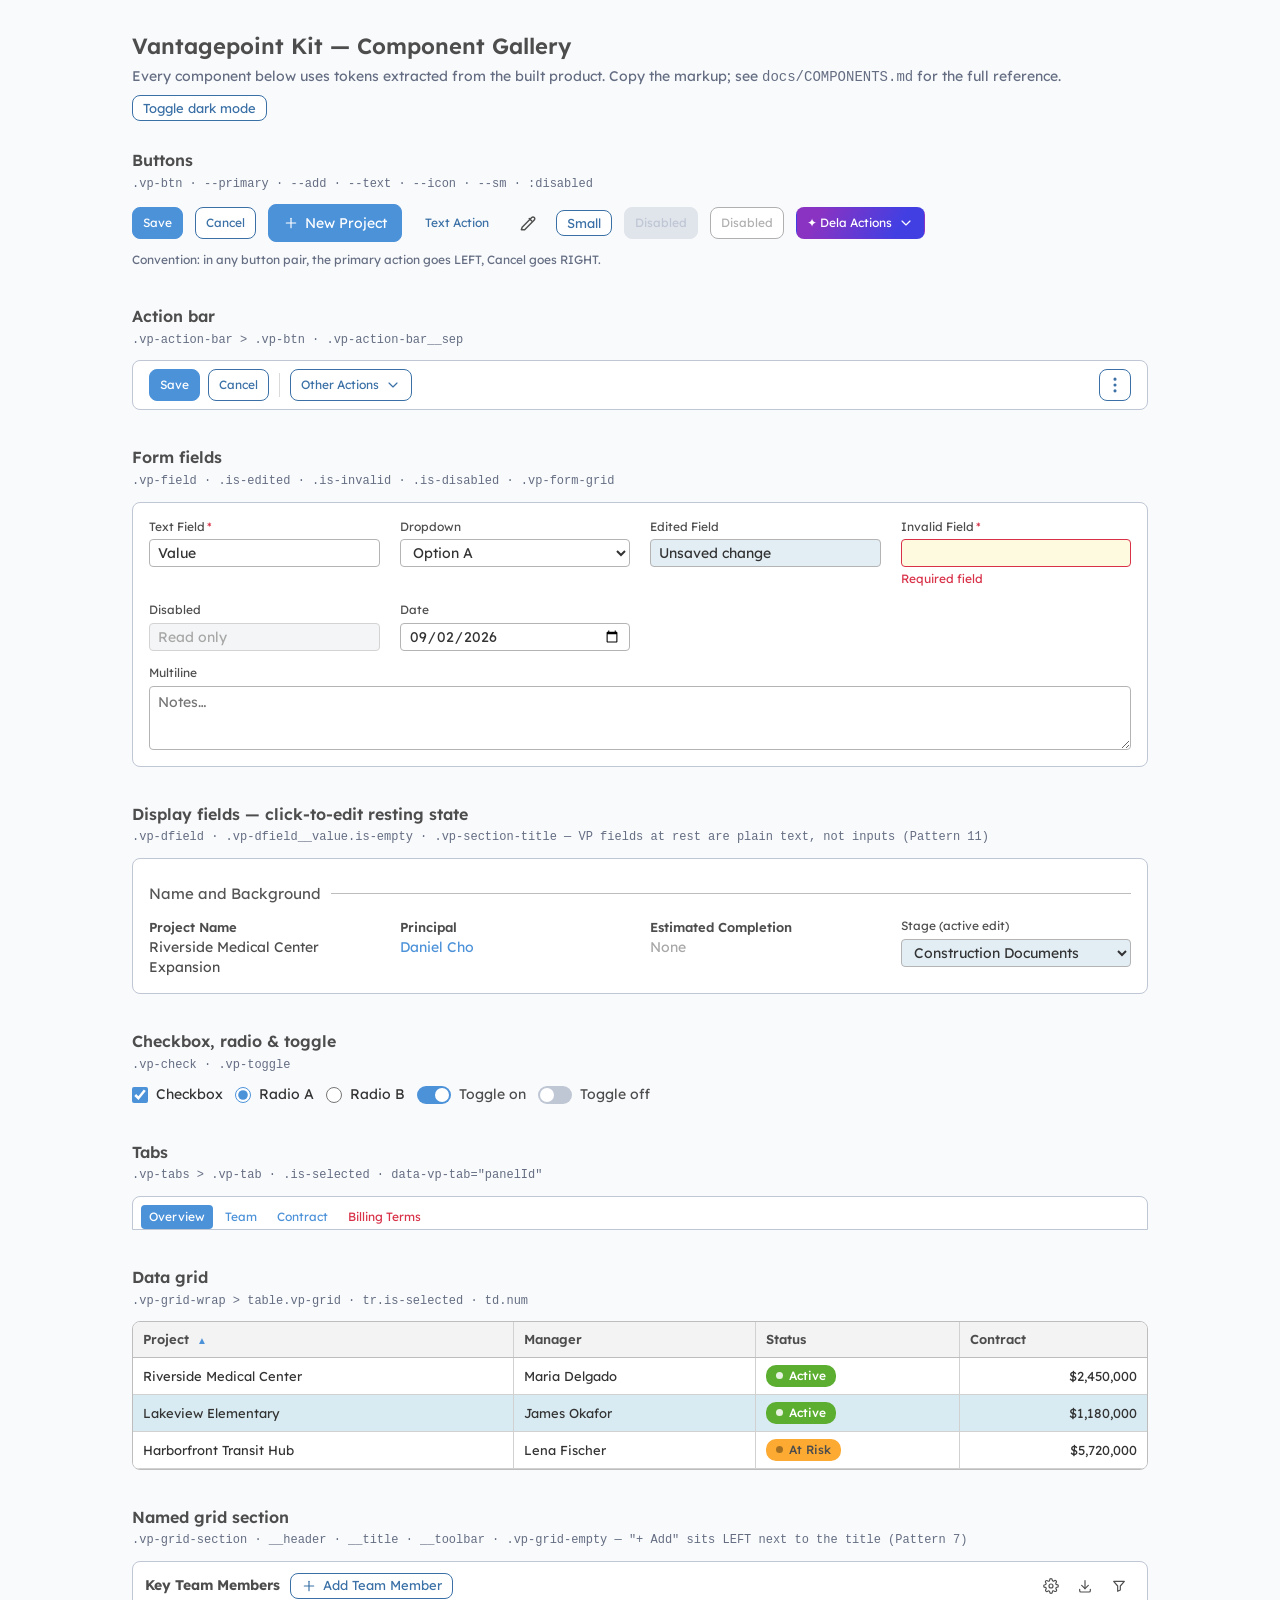
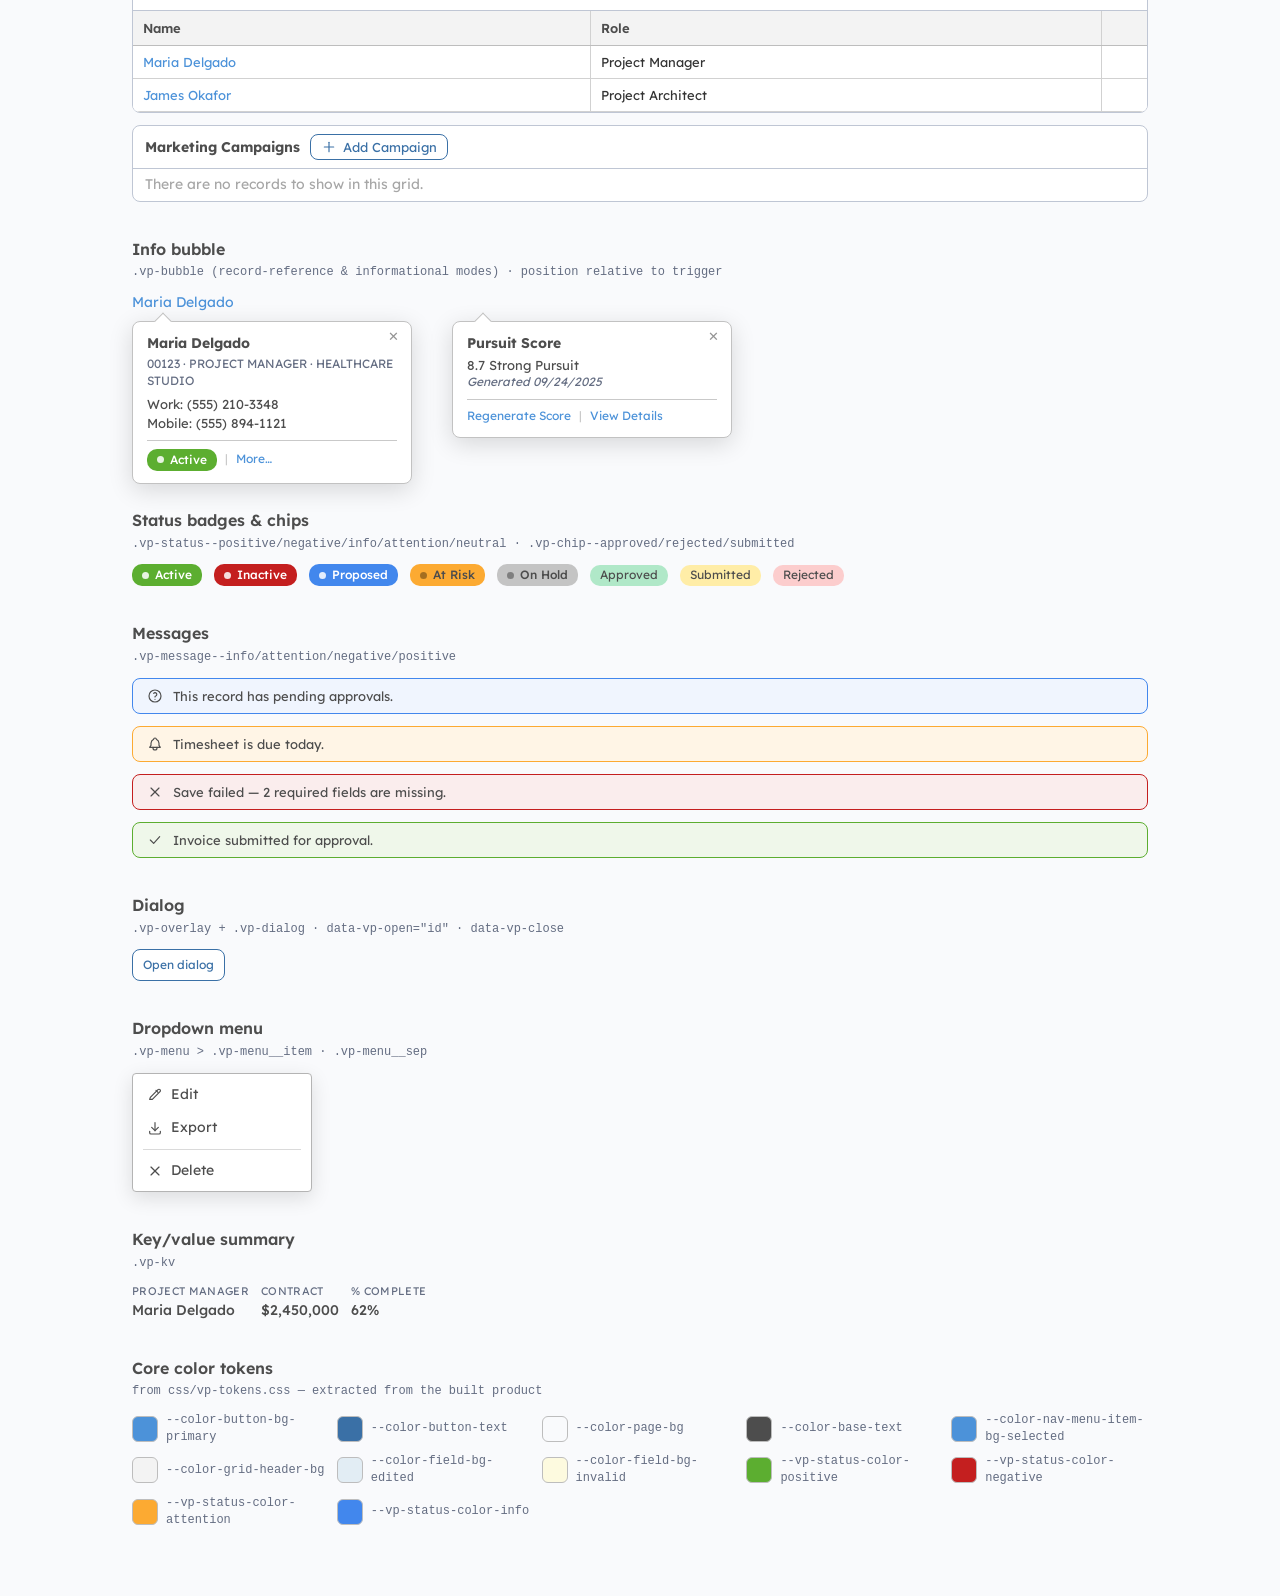
==== components.html @ ed0c0840 "Initial commit: Vantagepoint vibe-coding kit Tokens machine-extracted from the built product CSS (bo" ====
<!DOCTYPE html>
<html lang="en">
<head>
<meta charset="utf-8">
<meta name="viewport" content="width=device-width, initial-scale=1">
<title>VP Kit — Component Gallery</title>
<link rel="preconnect" href="https://fonts.googleapis.com">
<link href="https://fonts.googleapis.com/css2?family=Lexend:wght@300..700&display=swap" rel="stylesheet">
<link rel="stylesheet" href="css/vp-tokens.css">
<link rel="stylesheet" href="css/vp-base.css">
<link rel="stylesheet" href="css/vp-shell.css">
<link rel="stylesheet" href="css/vp-components.css">
<script defer src="js/vp-icons.js"></script>
<script defer src="js/vp-kit.js"></script>
<style>
  body { padding: 32px; max-width: 1080px; margin: 0 auto; height: auto; overflow: auto; }
  .demo { margin-bottom: 36px; }
  .demo h2 { margin-bottom: 4px; }
  .demo .classes {
    font-family: ui-monospace, Menlo, Consolas, monospace;
    font-size: 1.2rem; color: var(--color-banner-text); margin-bottom: 12px; display: block;
  }
  .demo .row { display: flex; flex-wrap: wrap; align-items: center; gap: 12px; margin-bottom: 10px; }
  .swatches { display: grid; grid-template-columns: repeat(auto-fill, minmax(190px, 1fr)); gap: 8px; }
  .swatch { display: flex; align-items: center; gap: 8px; font-size: 1.2rem; }
  .swatch i {
    width: 26px; height: 26px; border-radius: 6px; flex: none;
    border: 1px solid var(--color-layout-border);
  }
  .swatch code { color: var(--color-banner-text); }
</style>
</head>
<body>

<h1 style="font-size:2.2rem; line-height:1.3">Vantagepoint Kit — Component Gallery</h1>
<p class="vp-muted" style="margin:6px 0 8px">
  Every component below uses tokens extracted from the built product.
  Copy the markup; see <code>docs/COMPONENTS.md</code> for the full reference.
</p>
<p style="margin-bottom:28px"><button class="vp-btn vp-btn--sm" data-vp-theme-toggle>Toggle dark mode</button></p>

<div class="demo">
  <h2>Buttons</h2>
  <span class="classes">.vp-btn · --primary · --add · --text · --icon · --sm · :disabled</span>
  <div class="row">
    <button class="vp-btn vp-btn--primary">Save</button>
    <button class="vp-btn">Cancel</button>
    <button class="vp-btn vp-btn--add"><svg class="vp-icon vp-icon--sm"><use href="#i-plus"/></svg> New Project</button>
    <button class="vp-btn vp-btn--text">Text Action</button>
    <button class="vp-btn vp-btn--icon" title="Edit"><svg class="vp-icon"><use href="#i-pencil"/></svg></button>
    <button class="vp-btn vp-btn--sm">Small</button>
    <button class="vp-btn vp-btn--primary" disabled>Disabled</button>
    <button class="vp-btn" disabled>Disabled</button>
    <button class="vp-btn vp-btn--dela">✦ Dela Actions <svg class="vp-icon vp-icon--sm"><use href="#i-chevron-down"/></svg></button>
  </div>
  <p class="vp-muted" style="font-size:1.2rem">Convention: in any button pair, the primary action goes LEFT, Cancel goes RIGHT.</p>
</div>

<div class="demo">
  <h2>Action bar</h2>
  <span class="classes">.vp-action-bar &gt; .vp-btn · .vp-action-bar__sep</span>
  <div class="vp-action-bar" style="border:1px solid var(--color-app-nav-border); border-radius:8px">
    <button class="vp-btn vp-btn--primary">Save</button>
    <button class="vp-btn">Cancel</button>
    <div class="vp-action-bar__sep"></div>
    <button class="vp-btn">Other Actions <svg class="vp-icon vp-icon--sm"><use href="#i-chevron-down"/></svg></button>
    <div class="vp-spacer"></div>
    <button class="vp-btn vp-btn--icon"><svg class="vp-icon"><use href="#i-dots"/></svg></button>
  </div>
</div>

<div class="demo">
  <h2>Form fields</h2>
  <span class="classes">.vp-field · .is-edited · .is-invalid · .is-disabled · .vp-form-grid</span>
  <div class="vp-form-grid" style="background:var(--color-base-bg); padding:16px; border:1px solid var(--color-app-nav-border); border-radius:8px">
    <div class="vp-field">
      <label class="vp-field__label">Text Field<span class="req">*</span></label>
      <input type="text" value="Value">
    </div>
    <div class="vp-field">
      <label class="vp-field__label">Dropdown</label>
      <select><option>Option A</option><option>Option B</option></select>
    </div>
    <div class="vp-field is-edited">
      <label class="vp-field__label">Edited Field</label>
      <input type="text" value="Unsaved change">
    </div>
    <div class="vp-field is-invalid">
      <label class="vp-field__label">Invalid Field<span class="req">*</span></label>
      <input type="text">
      <span class="vp-field__error">Required field</span>
    </div>
    <div class="vp-field">
      <label class="vp-field__label">Disabled</label>
      <input type="text" value="Read only" disabled>
    </div>
    <div class="vp-field">
      <label class="vp-field__label">Date</label>
      <input type="date" value="2026-09-02">
    </div>
    <div class="vp-field span-full">
      <label class="vp-field__label">Multiline</label>
      <textarea placeholder="Notes…"></textarea>
    </div>
  </div>
</div>

<div class="demo">
  <h2>Display fields — click-to-edit resting state</h2>
  <span class="classes">.vp-dfield · .vp-dfield__value.is-empty · .vp-section-title — VP fields at rest are plain text, not inputs (Pattern 11)</span>
  <div style="background:var(--color-base-bg); padding:16px; border:1px solid var(--color-app-nav-border); border-radius:8px">
    <div class="vp-section-title">Name and Background</div>
    <div class="vp-form-grid">
      <div class="vp-dfield"><div class="vp-dfield__label">Project Name</div><div class="vp-dfield__value">Riverside Medical Center Expansion</div></div>
      <div class="vp-dfield"><div class="vp-dfield__label">Principal</div><div class="vp-dfield__value"><a href="#">Daniel Cho</a></div></div>
      <div class="vp-dfield"><div class="vp-dfield__label">Estimated Completion</div><div class="vp-dfield__value is-empty">None</div></div>
      <div class="vp-field is-edited"><label class="vp-field__label">Stage (active edit)</label><select><option>Construction Documents</option></select></div>
    </div>
  </div>
</div>

<div class="demo">
  <h2>Checkbox, radio &amp; toggle</h2>
  <span class="classes">.vp-check · .vp-toggle</span>
  <div class="row">
    <label class="vp-check"><input type="checkbox" checked> Checkbox</label>
    <label class="vp-check"><input type="radio" name="r" checked> Radio A</label>
    <label class="vp-check"><input type="radio" name="r"> Radio B</label>
    <label class="vp-toggle"><input type="checkbox" checked><span class="vp-toggle__track"></span> Toggle on</label>
    <label class="vp-toggle"><input type="checkbox"><span class="vp-toggle__track"></span> Toggle off</label>
  </div>
</div>

<div class="demo">
  <h2>Tabs</h2>
  <span class="classes">.vp-tabs &gt; .vp-tab · .is-selected · data-vp-tab="panelId"</span>
  <div class="vp-tabs" style="background:var(--color-page-header-bg); padding:8px 8px 0; border:1px solid var(--color-app-nav-border); border-radius:8px 8px 0 0">
    <button class="vp-tab is-selected">Overview</button>
    <button class="vp-tab">Team</button>
    <button class="vp-tab">Contract</button>
    <button class="vp-tab is-invalid">Billing Terms</button>
  </div>
</div>

<div class="demo">
  <h2>Data grid</h2>
  <span class="classes">.vp-grid-wrap &gt; table.vp-grid · tr.is-selected · td.num</span>
  <div class="vp-grid-wrap">
    <table class="vp-grid">
      <thead><tr><th>Project <span class="sort">▲</span></th><th>Manager</th><th>Status</th><th>Contract</th></tr></thead>
      <tbody>
        <tr><td>Riverside Medical Center</td><td>Maria Delgado</td><td><span class="vp-status vp-status--positive">Active</span></td><td class="num">$2,450,000</td></tr>
        <tr class="is-selected"><td>Lakeview Elementary</td><td>James Okafor</td><td><span class="vp-status vp-status--positive">Active</span></td><td class="num">$1,180,000</td></tr>
        <tr><td>Harborfront Transit Hub</td><td>Lena Fischer</td><td><span class="vp-status vp-status--attention">At Risk</span></td><td class="num">$5,720,000</td></tr>
      </tbody>
    </table>
  </div>
</div>

<div class="demo">
  <h2>Named grid section</h2>
  <span class="classes">.vp-grid-section · __header · __title · __toolbar · .vp-grid-empty — "+ Add" sits LEFT next to the title (Pattern 7)</span>
  <div class="vp-stack">
    <div class="vp-grid-section">
      <div class="vp-grid-section__header">
        <span class="vp-grid-section__title">Key Team Members</span>
        <button class="vp-btn vp-btn--sm"><svg class="vp-icon vp-icon--sm"><use href="#i-plus"/></svg> Add Team Member</button>
        <div class="vp-grid-section__toolbar">
          <button class="vp-btn vp-btn--icon" title="Settings"><svg class="vp-icon vp-icon--sm"><use href="#i-settings"/></svg></button>
          <button class="vp-btn vp-btn--icon" title="Download"><svg class="vp-icon vp-icon--sm"><use href="#i-download"/></svg></button>
          <button class="vp-btn vp-btn--icon" title="Filter"><svg class="vp-icon vp-icon--sm"><use href="#i-filter"/></svg></button>
        </div>
      </div>
      <div class="vp-grid-wrap">
        <table class="vp-grid">
          <thead><tr><th>Name</th><th>Role</th><th style="width:34px"></th></tr></thead>
          <tbody>
            <tr><td><a href="#">Maria Delgado</a></td><td>Project Manager</td><td><button class="row-menu">⋮</button></td></tr>
            <tr><td><a href="#">James Okafor</a></td><td>Project Architect</td><td><button class="row-menu">⋮</button></td></tr>
          </tbody>
        </table>
      </div>
    </div>
    <div class="vp-grid-section">
      <div class="vp-grid-section__header">
        <span class="vp-grid-section__title">Marketing Campaigns</span>
        <button class="vp-btn vp-btn--sm"><svg class="vp-icon vp-icon--sm"><use href="#i-plus"/></svg> Add Campaign</button>
      </div>
      <div class="vp-grid-empty">There are no records to show in this grid.</div>
    </div>
  </div>
</div>

<div class="demo">
  <h2>Info bubble</h2>
  <span class="classes">.vp-bubble (record-reference &amp; informational modes) · position relative to trigger</span>
  <div style="position:relative; height:180px">
    <a href="#">Maria Delgado</a>
    <div class="vp-bubble" style="top:28px; left:0">
      <button class="vp-bubble__close">✕</button>
      <div class="vp-bubble__title">Maria Delgado</div>
      <div class="vp-bubble__meta">00123 · PROJECT MANAGER · HEALTHCARE STUDIO</div>
      <div>Work: (555) 210-3348<br>Mobile: (555) 894-1121</div>
      <div class="vp-bubble__footer">
        <span class="vp-status vp-status--positive">Active</span>
        <span class="sep">|</span>
        <a href="#">More…</a>
      </div>
    </div>
    <div class="vp-bubble" style="top:28px; left:320px">
      <button class="vp-bubble__close">✕</button>
      <div class="vp-bubble__title">Pursuit Score</div>
      <div>8.7 Strong Pursuit</div>
      <div class="vp-bubble__generated">Generated 09/24/2025</div>
      <div class="vp-bubble__footer"><a href="#">Regenerate Score</a><span class="sep">|</span><a href="#">View Details</a></div>
    </div>
  </div>
</div>

<div class="demo">
  <h2>Status badges &amp; chips</h2>
  <span class="classes">.vp-status--positive/negative/info/attention/neutral · .vp-chip--approved/rejected/submitted</span>
  <div class="row">
    <span class="vp-status vp-status--positive">Active</span>
    <span class="vp-status vp-status--negative">Inactive</span>
    <span class="vp-status vp-status--info">Proposed</span>
    <span class="vp-status vp-status--attention">At Risk</span>
    <span class="vp-status vp-status--neutral">On Hold</span>
    <span class="vp-chip vp-chip--approved">Approved</span>
    <span class="vp-chip vp-chip--submitted">Submitted</span>
    <span class="vp-chip vp-chip--rejected">Rejected</span>
  </div>
</div>

<div class="demo">
  <h2>Messages</h2>
  <span class="classes">.vp-message--info/attention/negative/positive</span>
  <div class="vp-stack">
    <div class="vp-message vp-message--info"><svg class="vp-icon vp-icon--sm"><use href="#i-help"/></svg> This record has pending approvals.</div>
    <div class="vp-message vp-message--attention"><svg class="vp-icon vp-icon--sm"><use href="#i-bell"/></svg> Timesheet is due today.</div>
    <div class="vp-message vp-message--negative"><svg class="vp-icon vp-icon--sm"><use href="#i-x"/></svg> Save failed — 2 required fields are missing.</div>
    <div class="vp-message vp-message--positive"><svg class="vp-icon vp-icon--sm"><use href="#i-check"/></svg> Invoice submitted for approval.</div>
  </div>
</div>

<div class="demo">
  <h2>Dialog</h2>
  <span class="classes">.vp-overlay + .vp-dialog · data-vp-open="id" · data-vp-close</span>
  <button class="vp-btn" data-vp-open="demoDialog">Open dialog</button>
</div>

<div class="demo">
  <h2>Dropdown menu</h2>
  <span class="classes">.vp-menu &gt; .vp-menu__item · .vp-menu__sep</span>
  <div class="vp-menu" style="position:static; display:inline-block">
    <button class="vp-menu__item"><svg class="vp-icon vp-icon--sm"><use href="#i-pencil"/></svg> Edit</button>
    <button class="vp-menu__item"><svg class="vp-icon vp-icon--sm"><use href="#i-download"/></svg> Export</button>
    <hr class="vp-menu__sep">
    <button class="vp-menu__item"><svg class="vp-icon vp-icon--sm"><use href="#i-x"/></svg> Delete</button>
  </div>
</div>

<div class="demo">
  <h2>Key/value summary</h2>
  <span class="classes">.vp-kv</span>
  <div class="row">
    <div class="vp-kv"><span class="vp-kv__label">Project Manager</span><span class="vp-kv__value">Maria Delgado</span></div>
    <div class="vp-kv"><span class="vp-kv__label">Contract</span><span class="vp-kv__value">$2,450,000</span></div>
    <div class="vp-kv"><span class="vp-kv__label">% Complete</span><span class="vp-kv__value">62%</span></div>
  </div>
</div>

<div class="demo">
  <h2>Core color tokens</h2>
  <span class="classes">from css/vp-tokens.css — extracted from the built product</span>
  <div class="swatches">
    <div class="swatch"><i style="background:var(--color-button-bg-primary)"></i><code>--color-button-bg-primary</code></div>
    <div class="swatch"><i style="background:var(--color-button-text)"></i><code>--color-button-text</code></div>
    <div class="swatch"><i style="background:var(--color-page-bg)"></i><code>--color-page-bg</code></div>
    <div class="swatch"><i style="background:var(--color-base-text)"></i><code>--color-base-text</code></div>
    <div class="swatch"><i style="background:var(--color-nav-menu-item-bg-selected)"></i><code>--color-nav-menu-item-bg-selected</code></div>
    <div class="swatch"><i style="background:var(--color-grid-header-bg)"></i><code>--color-grid-header-bg</code></div>
    <div class="swatch"><i style="background:var(--color-field-bg-edited)"></i><code>--color-field-bg-edited</code></div>
    <div class="swatch"><i style="background:var(--color-field-bg-invalid)"></i><code>--color-field-bg-invalid</code></div>
    <div class="swatch"><i style="background:var(--vp-status-color-positive)"></i><code>--vp-status-color-positive</code></div>
    <div class="swatch"><i style="background:var(--vp-status-color-negative)"></i><code>--vp-status-color-negative</code></div>
    <div class="swatch"><i style="background:var(--vp-status-color-attention)"></i><code>--vp-status-color-attention</code></div>
    <div class="swatch"><i style="background:var(--vp-status-color-info)"></i><code>--vp-status-color-info</code></div>
  </div>
</div>

<!-- demo dialog -->
<div class="vp-overlay" hidden></div>
<div class="vp-dialog" id="demoDialog" hidden>
  <div class="vp-dialog__header">
    <div class="vp-dialog__title">Example Dialog</div>
    <button class="vp-btn vp-btn--icon vp-dialog__close" data-vp-close><svg class="vp-icon"><use href="#i-x"/></svg></button>
  </div>
  <div class="vp-dialog__body">
    <p>Dialog body content. 16px corner radius per the product token <code>--border-radius-dialog</code>.</p>
  </div>
  <!-- VP convention: primary LEFT, Cancel RIGHT -->
  <div class="vp-dialog__footer">
    <button class="vp-btn vp-btn--primary" data-vp-close>Save</button>
    <button class="vp-btn" data-vp-close>Cancel</button>
  </div>
</div>

</body>
</html>
---- css/vp-tokens.css ----
/* ==========================================================================
   Vantagepoint design tokens — extracted from the BUILT product
   Source: styles20260902103121.min.css
   Generated: 2026-09-02 by scripts/extract-tokens.py — do not edit by hand;
   re-run the script against a fresh product CSS instead.

   Light theme = `body.harmony` block (current Harmony-reskinned VP look).
   Dark theme  = `body.harmony[data-theme=dark]` overrides.
   Toggle dark mode by setting  <html data-theme="dark">.
   ========================================================================== */

:root {
  color-scheme: light;

  /* --- status tokens (product :root block) --- */
  --color-list-item-bg-hover: #f0ffff;
  --color-list-item-bg-selected: #D9EBF2;
  --scroll-width: 16px;
  --vp-status-color-attention: #fcaa32;
  --vp-status-color-info: #4287ed;
  --vp-status-color-negative: #c41f1f;
  --vp-status-color-neutral: #c4c4c4;
  --vp-status-color-positive: #5cae30;
  --vp-status-icon: radial-gradient( circle at top left, rgba(255, 255, 255, 0.8) 0%, rgba(255, 255, 255, 0.5) 30%, rgba(255, 255, 0, 0) 60%, rgba(255, 255, 255, 0) 100% );
  --vp-status-important-dark: url("data:image/svg+xml;utf8,<svg version='1.1' xmlns='http://www.w3.org/2000/svg' x='0px' y='0px' viewBox='0 0 256 256'><circle cx='128' cy='192' r='16'/><path d='M144,64c0-8.8-7.2-16-16-16s-16,7.2-16,16v80c0,8.8,7.2,16,16,16s16-7.2,16-16V64z'/></svg>");
  --vp-status-important-light: url("data:image/svg+xml;utf8,<svg version='1.1' xmlns='http://www.w3.org/2000/svg' x='0px' y='0px' viewBox='0 0 256 256'><circle fill='white' cx='128' cy='192' r='16'/><path fill='white' d='M144,64c0-8.8-7.2-16-16-16s-16,7.2-16,16v80c0,8.8,7.2,16,16,16s16-7.2,16-16V64z'/></svg>");
  --vp-status-shape-star: polygon( 97% 34%, 68% 29%, 55% 3%, 46% 3%, 32% 29%, 3% 34%, 0% 42%, 21% 63%, 16% 92%, 24% 97%, 50% 84%, 76% 98%, 84% 92%, 79% 63%, 100% 42%, 97% 34% );
  --vp-status-shape-tiangle: polygon( 100% 90%, 55% 0%, 45% 0%, 0% 90%, 5% 100%, 95% 100%, 100% 90% );

  /* --- core tokens (colors, layout, typography) --- */
  --banner-height: 44px;
  --border-radius-button: 8px;
  --color-action-menu-active-bg: #cccccc;
  --color-action-menu-grid-arrow: #245871;
  --color-action-menu-grid-item-bg: #F2F2F2;
  --color-action-menu-grid-item-bg-disabled: #F2F2F2;
  --color-action-menu-grid-item-bg-hover: #F2F2F2;
  --color-action-menu-grid-item-border: #C2C2C2;
  --color-action-menu-grid-item-border-disabled: #C2C2C2;
  --color-action-menu-grid-item-text: #245871;
  --color-action-menu-grid-item-text-disabled: #808080;
  --color-action-menu-grid-item-text-hover: #2679A1;
  --color-action-menu-item-bg: #FFFFFF;
  --color-action-menu-item-bg-disabled: #FFFFFF;
  --color-action-menu-item-bg-hover: #EAEFF5;
  --color-action-menu-item-border: #3A70A6;
  --color-action-menu-item-border-disabled: #E0E4EB;
  --color-action-menu-item-text: #3A70A6;
  --color-action-menu-item-text-disabled: #E0E4EB;
  --color-action-menu-item-text-hover: #3A70A6;
  --color-action-menu-separator: #dadada;
  --color-app-add-action-bg: #4C92D9;
  --color-app-add-action-bg-hover: #3A70A6;
  --color-app-add-action-border: #4C92D9;
  --color-app-add-action-border-hover: #3A70A6;
  --color-app-add-action-text: #FFFFFF;
  --color-app-add-action-text-hover: #FFFFFF;
  --color-app-nav-bg: #ffffff;
  --color-app-nav-border: #BFC6D4;
  --color-app-nav-field-border: #E0E4EB;
  --color-app-nav-separator: #bbbbbb;
  --color-app-nav-text: #4C92D9;
  --color-application-bg: #FFFFFF;
  --color-application-header-bg: #EDF0F6;
  --color-application-header-text: #5A6170;
  --color-application-top-bg: #FFFFFF;
  --color-application-top-line: #4C92D9;
  --color-approval-center-approved-bg: #B0E8C8;
  --color-approval-center-rejected-bg: #FCCDCD;
  --color-approval-center-submitted-bg: #FFEDA7;
  --color-banner-bg: #FFFFFF;
  --color-banner-notification: #eb7114;
  --color-banner-prior-period-bg: linear-gradient(#FEA848 1%, #FFFFFF 100%);
  --color-banner-product-name: #373F4E;
  --color-banner-settings-icon-bg: #4C92D9;
  --color-banner-text: #646D82;
  --color-base-bg: #ffffff;
  --color-base-text: #4d4d4d;
  --color-button-bg: #FFFFFF;
  --color-button-bg-disabled: #FFFFFF;
  --color-button-bg-hover: #EAEFF5;
  --color-button-bg-primary: #4C92D9;
  --color-button-bg-primary-disabled: #E0E4EB;
  --color-button-bg-primary-hover: #3A70A6;
  --color-button-border: #3A70A6;
  --color-button-border-disabled: #B0B0B0;
  --color-button-border-hover: #3A70A6;
  --color-button-border-primary: #4C92D9;
  --color-button-border-primary-disabled: #E0E4EB;
  --color-button-border-primary-hover: #3A70A6;
  --color-button-text: #3A70A6;
  --color-button-text-disabled: #B0B0B0;
  --color-button-text-hover: #3A70A6;
  --color-button-text-primary: #FFFFFF;
  --color-button-text-primary-disabled: #BFC6D4;
  --color-button-text-primary-hover: #FFFFFF;
  --color-calendar-bg: #ffffff;
  --color-calendar-border: #cccccc;
  --color-calendar-event-text: #4d4d4d;
  --color-calendar-event-text-all-day: #eeeeee;
  --color-calendar-hover-bg: #95C7DC;
  --color-calendar-other-month-bg: #eeeeee;
  --color-calendar-text: #333333;
  --color-calendar-text-selected: #ffffff;
  --color-calendar-today-bg: #2C90BA;
  --color-chart-legend-bg: rgba(255, 255, 255, 0.6);
  --color-checkbox-bg: #EDF0F6;
  --color-checkbox-bg-disabled: #EDF0F6;
  --color-checkbox-bg-selected: #4C92D9;
  --color-checkbox-border: #BFC6D4;
  --color-checkbox-border-disabled: #E0E4EB;
  --color-checkbox-border-selected: #4C92D9;
  --color-checkbox-icon: #EDF0F6;
  --color-checkbox-icon-disabled: #646D82;
  --color-checkbox-slider-bg: #c9c9c9;
  --color-checkbox-slider-bg-selected: #2196F3;
  --color-checkbox-slider-text: #ffffff;
  --color-context-toolbar-action-bg: #FFFFFF;
  --color-context-toolbar-action-bg-hover: #D2E4F5;
  --color-context-toolbar-action-bg-selected: #4C92D9;
  --color-context-toolbar-action-text: #373F4E;
  --color-context-toolbar-action-text-selected: #EDF0F6;
  --color-context-toolbar-header-bg: #30659f;
  --color-context-toolbar-header-border: #30659f;
  --color-context-toolbar-header-text: #ffffff;
  --color-dashboard-dashpart-bg: #ffffff;
  --color-dashboard-dashpart-header-bg: #E6EEF2;
  --color-dashboard-dashpart-header-text: #333333;
  --color-dashboard-library-collapse-bg: #ffffff;
  --color-dashboard-library-header-bg: #eeeeee;
  --color-dashboard-library-header-text: #333333;
  --color-dashboard-library-subheader-bg: #bdbdbd;
  --color-dashboard-library-subheader-text: #333333;
  --color-dashboard-plan-grid-under-bg: #7ec864;
  --color-dashboard-total-row-bg: #E0EDCB;
  --color-dashboard-total-row-text: #333333;
  --color-dela-chat-bg-system: #dadfea;
  --color-dela-chat-bg-user: #ffffff;
  --color-dela-chat-icon-border: #c2c2c2;
  --color-dela-chat-text: #333333;
  --color-dela-insight-bg: #ffffff;
  --color-dela-insight-border: #d1d1d1;
  --color-dela-insight-filter-bg: #ffffff;
  --color-dela-insight-suggestion-bg: #8A30BE1A;
  --color-dela-insight-suggestion-link: #7338CC;
  --color-dela-insight-suggestion-text: #175371;
  --color-dela-insight-text: #333333;
  --color-dela-pane-bg: #f1f1f1;
  --color-dela-pane-border: #d1d1d1;
  --color-dela-pane-header-bg: #30659f;
  --color-dela-pane-header-border: #30659f;
  --color-dela-pane-header-text: #ffffff;
  --color-dela-pane-tab-bg-selected: linear-gradient(119deg, #8A33C2 17.59%, #423FE2 77.78%);
  --color-dela-pane-tab-text: #4A01E0;
  --color-dela-pane-tab-text-selected: #ffffff;
  --color-dialog-arrow-border: #c2c2c2;
  --color-dialog-bg: #ffffff;
  --color-dialog-border: #cccccc;
  --color-dialog-header-bg: #e5e5e5;
  --color-dialog-header-border: #dadada;
  --color-dialog-header-icon: #949494;
  --color-dialog-header-text: #20516A;
  --color-dialog-overlay-bg: #000000;
  --color-dialog-overlay-opacity: 0.1;
  --color-divider: #c9c9c9;
  --color-drag-bg: #f0f0f0;
  --color-drop-target-bg: #e5f1f5;
  --color-drop-target-border: #428bca;
  --color-element-border-selected: #428bca;
  --color-field-bg: #ffffff;
  --color-field-bg-disabled: #f4f5f6;
  --color-field-bg-edited: #e2edf4;
  --color-field-bg-invalid: #fdfadf;
  --color-field-border: #b4b4b4;
  --color-field-border-disabled: #d3d3d3;
  --color-field-border-edited: #b4b4b4;
  --color-field-border-edited-hover: #a1a1a1;
  --color-field-border-hover: #cccccc;
  --color-field-border-invalid: #D83148;
  --color-field-clear: #d3d3d3;
  --color-field-label: #4d4d4d;
  --color-field-text: #333333;
  --color-field-text-disabled: #a7a7a7;
  --color-form1099-grid-bg: #f2f2f2;
  --color-form1099-grid-border: #e5e5e5;
  --color-gradient-bg: linear-gradient(180deg, rgba(254, 254, 254, 1) 0%, rgba(254, 254, 254, 1) 0%, rgba(242, 242, 242, 1) 100%, rgba(242, 242, 242, 1) 100%);
  --color-grid-alt-header-bg: #227fbb;
  --color-grid-alt-header-text: #ffffff;
  --color-grid-alt-subheader-bg: #edf2f8;
  --color-grid-alt-subheader-border: #b5cfdc;
  --color-grid-bg: #ffffff;
  --color-grid-bg-disabled: #f1f1f1;
  --color-grid-bg-hover: #f0ffff;
  --color-grid-bg-selected: #D9EBF2;
  --color-grid-body-bg: #F9F9F9;
  --color-grid-border: #BDBDBD;
  --color-grid-border-filter-row: #B0B0B0;
  --color-grid-border-hover: #79919c;
  --color-grid-border-selected: #338DB8;
  --color-grid-cell-border: #D1D1D1;
  --color-grid-column-header-text: #4D4D4D;
  --color-grid-empty-row-text: #f7f7f7;
  --color-grid-header-bg: #f3f3f3;
  --color-grid-pinned-border: #BBBBBB;
  --color-grid-text-disabled: #333333;
  --color-help-ai-bg: #f9f9f9;
  --color-help-ai-border: #bdbdbd;
  --color-help-ai-text: #4d4d4d;
  --color-help-border: #dadada;
  --color-help-content-bg: #ffffff;
  --color-help-content-text: #4d4d4d;
  --color-help-footer-bg: #ffffff;
  --color-help-footer-text: #4d4d4d;
  --color-help-header-bg: #30659f;
  --color-help-header-text: #ffffff;
  --color-help-image-filter: none;
  --color-icon: #504f4f;
  --color-icon-back-arrow: #ffffff;
  --color-icon-back-arrow-bg: #4C92D9;
  --color-icon-chevron: #486675;
  --color-icon-chevron-hover: #13B5EA;
  --color-icon-dark: #999999;
  --color-icon-disabled: #a7a7a7;
  --color-icon-image-filter: none;
  --color-icon-light: #c6c8c8;
  --color-image-border: #ffffff;
  --color-layout-border: #bdbdbd;
  --color-layout-border-dark: #343C46;
  --color-layout-border-medium: #a7a7a7;
  --color-link-text: #4C92D9;
  --color-list-bg: #f4f3f3;
  --color-list-border: #dadada;
  --color-list-footer-bg: var(--color-gradient-bg);
  --color-list-inner-border: #c9c9c9;
  --color-list-item-bg: #ffffff;
  --color-list-item-bg-hover: #f0ffff;
  --color-list-item-bg-selected: #D9EBF2;
  --color-list-item-text: #333333;
  --color-list-quick-find-border: #d3d3d3;
  --color-login-bg: linear-gradient(90deg, #1D3747 0%, #174F71 65.62%, #1E394B 100%, #1E394B 100%);
  --color-login-body-bg: #ffffff;
  --color-login-cookie-text-disabled: #a7a7a7;
  --color-login-copyright-text: #404f61;
  --color-login-header-product-text: #5e5e5e;
  --color-login-header-text: #286fac;
  --color-login-required-cookie-bg: #f7f7f7;
  --color-menu-bg: #ffffff;
  --color-menu-border: #b4b4b4;
  --color-menu-hover: #f0ffff;
  --color-menu-selected: #D9EBF2;
  --color-menu-separator: #dadada;
  --color-menu-text: #4d4d4d;
  --color-nav-alert: rgb(230, 196, 131);
  --color-nav-alert-current: rgb(94, 138, 161);
  --color-nav-app-bg: #3b647d;
  --color-nav-category-bg: rgba(0, 0, 0, 0.2);
  --color-nav-current: rgba(14, 25, 30, 0.6);
  --color-nav-favorites: rgba(255, 255, 255, 0.3);
  --color-nav-header-text: #3db7e4;
  --color-nav-item-hover: #424c59;
  --color-nav-item-invalid: #D83148;
  --color-nav-item-selected: #424c59;
  --color-nav-item-text: #ffffff;
  --color-nav-line: rgba(255, 255, 255, 0.15);
  --color-nav-menu-bg: #FFFFFF;
  --color-nav-menu-border: #FFFFFF;
  --color-nav-menu-divider: #BFC6D4;
  --color-nav-menu-icon: #373F4E;
  --color-nav-menu-item-alert: #E6C483;
  --color-nav-menu-item-bg-hover: #D2E4F5;
  --color-nav-menu-item-bg-selected: #4C92D9;
  --color-nav-menu-item-category-bg: #DDDFE4;
  --color-nav-menu-item-icon: #31353D;
  --color-nav-menu-item-selected: #FFFFFF;
  --color-nav-menu-item-text: #646D82;
  --color-nav-menu-title: #313530;
  --color-nav-path: rgba(255, 255, 255, 0.7);
  --color-nav-popup-alert: var(--color-nav-alert);
  --color-nav-popup-bg: var(--color-base-bg);
  --color-nav-popup-current: rgba(80, 140, 164, 0.4);
  --color-nav-popup-header: rgba(0, 0, 0, 0.6);
  --color-nav-popup-selected: rgb(80, 140, 164);
  --color-nav-popup-text: var(--color-base-text);
  --color-nav-section-bg: #4b5a69;
  --color-nav-section-border: #343C46;
  --color-nav-section-selected: #556677;
  --color-nav-selected: rgb(162, 108, 6);
  --color-nav-sub-bg: #4c7690;
  --color-notification-bg-hover: #f0ffff;
  --color-notification-header-bg: #4C92D9;
  --color-notification-header-text: #ffffff;
  --color-notification-text: #333333;
  --color-page-bg: #F9FAFC;
  --color-page-error-bg: #ffffff;
  --color-page-header-bg: #ffffff;
  --color-page-header-border: #bdbdbd;
  --color-page-mode-tab-bg: #ffffff;
  --color-page-mode-tab-bg-selected: #2c90ba;
  --color-page-mode-tab-border: #2c90ba;
  --color-page-mode-tab-text: #2c90ba;
  --color-page-mode-tab-text-selected: #ffffff;
  --color-plan-gantt-wbs1-bar: #1A3049;
  --color-plan-grid-over-bg: #ff7976;
  --color-plan-grid-sched-bg: #e8e8e8;
  --color-plan-grid-sched-border: #f9f9f9;
  --color-plan-grid-under-bg: #8ad9f7;
  --color-popup-bg: #ffffff;
  --color-popup-border: #dadada;
  --color-popup-text: #333333;
  --color-preview-area-bg: #f1f1f1;
  --color-proposal-page-grid-color: #e8e8e8;
  --color-proposal-palette-header-bg: #E4E6E7;
  --color-proposal-palette-header-bg-selected: #4A7590;
  --color-proposal-palette-header-text-selected: #ffffff;
  --color-proposal-palette-subheader-bg: #f7f7f7;
  --color-proposal-palette-text: #4d4d4d;
  --color-pursuit-score-border: #e0e0e0;
  --color-pursuit-score-conditional: #5E5FCB;
  --color-pursuit-score-meter-strong: #2EAE6A;
  --color-pursuit-score-qualified: #2B8BD9;
  --color-pursuit-score-shadow: rgba(0, 0, 0, 0.05);
  --color-pursuit-score-strong: #28A163;
  --color-screen-designer-legend-hidden: #D47203;
  --color-screen-designer-legend-locked: #444444;
  --color-screen-designer-legend-secured: #D72400;
  --color-screen-designer-legend-ud-field: #2C90BA;
  --color-screen-designer-legend-visible: #25910A;
  --color-section-label: #414d5d;
  --color-sidebar-bg: #ffffff;
  --color-slider-bg: #ffffff;
  --color-slider-handle: #2196F3;
  --color-slider-text: #ffffff;
  --color-slider-text-selected: #ffffff;
  --color-slider-tick: #a9a9a9;
  --color-slider-value-selected: #5fc1bb;
  --color-slider-value-selected-end: #94dfdc;
  --color-special-bg: #428bca;
  --color-spinner-bg: #BFC6D4;
  --color-spinner-rotation: #4C92D9;
  --color-spinner-text: #525969;
  --color-status-bg: #FFFFFF;
  --color-status-border: #E0E4EB;
  --color-status-closed: #a7a7a7;
  --color-status-completed: #009900;
  --color-status-error-bg: #D83148;
  --color-status-error-text: #D83148;
  --color-status-icon: #646D82;
  --color-status-in-progress-bg: #3366FF;
  --color-status-in-progress-text: #1aa91a;
  --color-status-in-pursuit: #FFB020;
  --color-status-success-bg: #17A871;
  --color-status-success-text: #6dc0e2;
  --color-status-text: #373F4E;
  --color-status-warning-bg: #FFB020;
  --color-status-warning-text: #ff8500;
  --color-status-won: #009900;
  --color-sub-nav-favorites: rgba(0, 0, 0, 0.3);
  --color-sub-nav-favorites-selected: rgba(255, 255, 255, 0.3);
  --color-sub-nav-line: rgba(0, 0, 0, 0.15);
  --color-sub-nav-path: rgba(0, 0, 0, 0.6);
  --color-sub-nav-path-selected: rgba(255, 255, 255, 0.6);
  --color-sub-nav-selected: rgb(255,255,255);
  --color-submenu-bg: #fff;
  --color-submenu-border: #bdbdbd;
  --color-tab-arrow-active: #4C92D9;
  --color-tab-arrow-disabled: #b1b1b1;
  --color-tab-bg-hover: #edf0f6;
  --color-tab-bg-invalid: #4C92D9;
  --color-tab-bg-selected: #4C92D9;
  --color-tab-text: #4C92D9;
  --color-tab-text-invalid: #D83148;
  --color-tab-text-invalid-selected: #ffffff;
  --color-tab-text-selected: #ffffff;
  --color-timeline-bar: #c9c9c9;
  --color-timeline-marker: #6dc0e2;
  --color-timesheet-holiday-bg: #e5f5ff;
  --color-timesheet-nonworking-bg: #f2f2f2;
  --color-timesheet-total-bg: #e6e6e6;
  --color-title-header-text: #555555;
  --color-title-secondary-subheader-text: #555555;
  --color-title-subheader-text: #555555;
  --color-toolbar-bg: #eeeeee;
  --color-toolbar-bg-selected: #ffffff;
  --color-toolbar-border: #d1d1d1;
  --color-toolbar-button-border: #bcbcbc;
  --color-toolbar-text: #484848;
  --color-tooltip-bg: #FFFFFF;
  --color-tooltip-border: #FFFFFF;
  --color-tooltip-icon: #D8D5D3;
  --color-tooltip-text: #646D82;
  --color-wizard-list-bg: #FFFFFF;
  --color-wizard-list-icon: #1B4458;
  --color-wizard-list-item-circle: #A7A7A7;
  --color-wizard-list-item-circle-disabled: #AAB6BB;
  --color-wizard-list-item-hover: #4299c6;
  --color-wizard-list-item-selected: #1480B8;
  --color-wizard-list-item-text: #4D4D4D;
  --color-wizard-list-item-text-disabled: #AAB6BB;
  --color-wizard-list-item-text-selected: #FFFFFF;
  --color-workbench-bg: #EDF0F6;
  --font-application-header: Lexend, tahoma, calibri, trebuchet ms, sans-serif;
  --font-base: Lexend, tahoma, calibri, trebuchet ms, sans-serif;
  --font-family: "Harmony";
  --font-page-header: Lexend, tahoma, calibri, trebuchet ms, sans-serif;
  --font-size-application-header: 1.8rem;
  --header-padding: 76px;
  --line-height-action-menu-item: 1.3rem;
  --line-height-application-header: 2.0rem;
  --maximized-padding: 65px;
  --menu-font-family: "Harmony";
  --nav-menu-width: 52px;
  --scrollbar-handle-bg: #c1c1c159;
  --shadow-dialog: 0px 4px 8px rgba(0, 0, 0, 0.25);
  --shadow-drop-target: 0px 0px 7px 0px #428bca;
  --shadow-focus: 0 0 0 1px #FFFFFF, 0 0 0 3px #4C92D933;
  --shadow-image: 1px 1px 3px 0px rgba(0, 0, 0, 0.3);
  --shadow-nav: inset 0px 4px 4px rgba(0, 0, 0, 0.1);
  --shadow-nav-toolbar: 0 12px 40px 0 rgba(16, 24, 64, 0.24);
  --shadow-popup: drop-shadow(8px 8px 8px rgba(0, 0, 0, 0.1)) drop-shadow(4px 4px 4px rgba(0, 0, 0, 0.1)) drop-shadow(2px 2px 2px rgba(0, 0, 0, 0.3));
  --shadow-side-toolbar: 0 0 24.52px 0 rgba(166, 166, 166, 0.13), 0 19.87px 14.36px 0 rgba(166, 166, 166, 0.12), 0 11.806px 7.81px 0 rgba(166, 166, 166, 0.11), 0 6.13px 3.984px 0 rgba(166, 166, 166, 0.10), 0 2.497px 1.998px 0 rgba(166, 166, 166, 0.10), 0 0.568px 0.965px 0 rgba(166, 166, 166, 0.09);
  --shadow-tab: 1px 10px 11px #F7F6F6;
  --shadow-thumb: 0px 0px 3px 0px rgba(0, 0, 0, 0.2);
  --shadow-tile: 0px 5px 4px 0px rgba(0, 0, 0, 0.1);
  --shadow-tooltip: drop-shadow(8px 8px 8px rgba(0, 0, 0, 0.1)) drop-shadow(4px 4px 4px rgba(0, 0, 0, 0.1)) drop-shadow(2px 2px 2px rgba(0, 0, 0, 0.3));

  /* --- icon glyph map (Harmony icon font codepoints; needs fonts/Harmony.woff2) --- */
  --harmony-icon-academic-cap: "";
  --harmony-icon-add-attachment: "";
  --harmony-icon-add-note: "";
  --harmony-icon-adjustments-horizontal: "";
  --harmony-icon-adjustments-vertical: "";
  --harmony-icon-api-schema: "";
  --harmony-icon-archive-box: "";
  --harmony-icon-archive-box-arrow-down: "";
  --harmony-icon-archive-box-x-mark: "";
  --harmony-icon-arrow-down: "";
  --harmony-icon-arrow-down-circle: "";
  --harmony-icon-arrow-down-left: "";
  --harmony-icon-arrow-down-on-square: "";
  --harmony-icon-arrow-down-on-square-stack: "";
  --harmony-icon-arrow-down-right: "";
  --harmony-icon-arrow-down-tray: "";
  --harmony-icon-arrow-left: "";
  --harmony-icon-arrow-left-circle: "";
  --harmony-icon-arrow-left-end-on-rectangle: "";
  --harmony-icon-arrow-left-start-on-rectangle: "";
  --harmony-icon-arrow-long-down: "";
  --harmony-icon-arrow-long-left: "";
  --harmony-icon-arrow-long-right: "";
  --harmony-icon-arrow-long-up: "";
  --harmony-icon-arrow-path: "";
  --harmony-icon-arrow-path-rounded-square: "";
  --harmony-icon-arrow-right: "";
  --harmony-icon-arrow-right-circle: "";
  --harmony-icon-arrow-right-end-on-rectangle: "";
  --harmony-icon-arrow-right-start-on-rectangle: "";
  --harmony-icon-arrow-top-right-on-square: "";
  --harmony-icon-arrow-trending-down: "";
  --harmony-icon-arrow-trending-up: "";
  --harmony-icon-arrow-turn-down-left: "";
  --harmony-icon-arrow-turn-down-right: "";
  --harmony-icon-arrow-turn-left-down: "";
  --harmony-icon-arrow-turn-left-up: "";
  --harmony-icon-arrow-turn-right-down: "";
  --harmony-icon-arrow-turn-right-up: "";
  --harmony-icon-arrow-turn-up-left: "";
  --harmony-icon-arrow-turn-up-right: "";
  --harmony-icon-arrow-up: "";
  --harmony-icon-arrow-up-circle: "";
  --harmony-icon-arrow-up-left: "";
  --harmony-icon-arrow-up-on-square: "";
  --harmony-icon-arrow-up-on-square-stack: "";
  --harmony-icon-arrow-up-right: "";
  --harmony-icon-arrow-up-tray: "";
  --harmony-icon-arrow-uturn-down: "";
  --harmony-icon-arrow-uturn-left: "";
  --harmony-icon-arrow-uturn-right: "";
  --harmony-icon-arrow-uturn-up: "";
  --harmony-icon-arrows-pointing-in: "";
  --harmony-icon-arrows-pointing-out: "";
  --harmony-icon-arrows-right-left: "";
  --harmony-icon-arrows-up-down: "";
  --harmony-icon-ask-dela: "";
  --harmony-icon-assets: "";
  --harmony-icon-at-symbol: "";
  --harmony-icon-backspace: "";
  --harmony-icon-backward: "";
  --harmony-icon-banknotes: "";
  --harmony-icon-bars-2: "";
  --harmony-icon-bars-3: "";
  --harmony-icon-bars-3-bottom-left: "";
  --harmony-icon-bars-3-bottom-right: "";
  --harmony-icon-bars-3-center-left: "";
  --harmony-icon-bars-4: "";
  --harmony-icon-bars-arrow-down: "";
  --harmony-icon-bars-arrow-up: "";
  --harmony-icon-battery-0: "";
  --harmony-icon-battery-100: "";
  --harmony-icon-battery-50: "";
  --harmony-icon-beaker: "";
  --harmony-icon-bell: "";
  --harmony-icon-bell-alert: "";
  --harmony-icon-bell-slash: "";
  --harmony-icon-bell-snooze: "";
  --harmony-icon-billing: "";
  --harmony-icon-billing-group: "";
  --harmony-icon-bold: "";
  --harmony-icon-bolt: "";
  --harmony-icon-bolt-slash: "";
  --harmony-icon-book-open: "";
  --harmony-icon-bookmark: "";
  --harmony-icon-bookmark-slash: "";
  --harmony-icon-bookmark-square: "";
  --harmony-icon-briefcase: "";
  --harmony-icon-bug-ant: "";
  --harmony-icon-building-library: "";
  --harmony-icon-building-office: "";
  --harmony-icon-building-office-2: "";
  --harmony-icon-building-storefront: "";
  --harmony-icon-bulk-edit: "";
  --harmony-icon-bullseye: "";
  --harmony-icon-cake: "";
  --harmony-icon-calculator: "";
  --harmony-icon-calendar: "";
  --harmony-icon-calendar-date-range: "";
  --harmony-icon-calendar-days: "";
  --harmony-icon-camera: "";
  --harmony-icon-capslock: "";
  --harmony-icon-chart: "";
  --harmony-icon-chart-bar: "";
  --harmony-icon-chart-bar-square: "";
  --harmony-icon-chart-pie: "";
  --harmony-icon-chat-bubble-bottom-center: "";
  --harmony-icon-chat-bubble-bottom-center-text: "";
  --harmony-icon-chat-bubble-left: "";
  --harmony-icon-chat-bubble-left-ellipsis: "";
  --harmony-icon-chat-bubble-left-right: "";
  --harmony-icon-chat-bubble-oval-left: "";
  --harmony-icon-chat-bubble-oval-left-ellipsis: "";
  --harmony-icon-check: "";
  --harmony-icon-check-badge: "";
  --harmony-icon-check-circle: "";
  --harmony-icon-check-circle-filled: "";
  --harmony-icon-chevron-double-down: "";
  --harmony-icon-chevron-double-left: "";
  --harmony-icon-chevron-double-right: "";
  --harmony-icon-chevron-double-up: "";
  --harmony-icon-chevron-down: "";
  --harmony-icon-chevron-left: "";
  --harmony-icon-chevron-right: "";
  --harmony-icon-chevron-up: "";
  --harmony-icon-chevron-up-down: "";
  --harmony-icon-circle-stack: "";
  --harmony-icon-clipboard: "";
  --harmony-icon-clipboard-document: "";
  --harmony-icon-clipboard-document-check: "";
  --harmony-icon-clipboard-document-list: "";
  --harmony-icon-clock: "";
  --harmony-icon-cloud: "";
  --harmony-icon-cloud-arrow-down: "";
  --harmony-icon-cloud-arrow-up: "";
  --harmony-icon-code-bracket: "";
  --harmony-icon-code-bracket-square: "";
  --harmony-icon-cog: "";
  --harmony-icon-cog-6-tooth: "";
  --harmony-icon-cog-8-tooth: "";
  --harmony-icon-command-line: "";
  --harmony-icon-compass: "";
  --harmony-icon-computer-desktop: "";
  --harmony-icon-connector-blocked-path1: "";
  --harmony-icon-connector-blocked-path2: "";
  --harmony-icon-connector-hover-path1: "";
  --harmony-icon-connector-hover-path2: "";
  --harmony-icon-connector-hover-path3: "";
  --harmony-icon-connector-path1: "";
  --harmony-icon-connector-path2: "";
  --harmony-icon-connector-path3: "";
  --harmony-icon-contract: "";
  --harmony-icon-cpu-chip: "";
  --harmony-icon-credit-card: "";
  --harmony-icon-crop: "";
  --harmony-icon-cube: "";
  --harmony-icon-cube-transparent: "";
  --harmony-icon-currency-bangladeshi: "";
  --harmony-icon-currency-dollar: "";
  --harmony-icon-currency-euro: "";
  --harmony-icon-currency-pound: "";
  --harmony-icon-currency-rupee: "";
  --harmony-icon-currency-yen: "";
  --harmony-icon-cursor-arrow-rays: "";
  --harmony-icon-cursor-arrow-ripple: "";
  --harmony-icon-dashpart: "";
  --harmony-icon-dela-path1: "";
  --harmony-icon-dela-path2: "";
  --harmony-icon-dela-path3: "";
  --harmony-icon-dela-path4: "";
  --harmony-icon-deltek: "";
  --harmony-icon-device-phone-mobile: "";
  --harmony-icon-device-tablet: "";
  --harmony-icon-divide: "";
  --harmony-icon-dock: "";
  --harmony-icon-dock-center: "";
  --harmony-icon-dock-right: "";
  --harmony-icon-document: "";
  --harmony-icon-document-arrow-down: "";
  --harmony-icon-document-arrow-up: "";
  --harmony-icon-document-chart-bar: "";
  --harmony-icon-document-check: "";
  --harmony-icon-document-currency-bangladeshi: "";
  --harmony-icon-document-currency-dollar: "";
  --harmony-icon-document-currency-euro: "";
  --harmony-icon-document-currency-pound: "";
  --harmony-icon-document-currency-rupee: "";
  --harmony-icon-document-currency-yen: "";
  --harmony-icon-document-duplicate: "";
  --harmony-icon-document-magnifying-glass: "";
  --harmony-icon-document-minus: "";
  --harmony-icon-document-plus: "";
  --harmony-icon-document-text: "";
  --harmony-icon-drag: "";
  --harmony-icon-edit-square: "";
  --harmony-icon-ellipsis-horizontal: "";
  --harmony-icon-ellipsis-horizontal-circle: "";
  --harmony-icon-ellipsis-vertical: "";
  --harmony-icon-end-end-path1: "";
  --harmony-icon-end-end-path2: "";
  --harmony-icon-end-overlay: "";
  --harmony-icon-end-start-path1: "";
  --harmony-icon-end-start-path2: "";
  --harmony-icon-envelope: "";
  --harmony-icon-envelope-open: "";
  --harmony-icon-equals: "";
  --harmony-icon-exclamation: "";
  --harmony-icon-exclamation-circle: "";
  --harmony-icon-exclamation-circle-filled: "";
  --harmony-icon-exclamation-triangle: "";
  --harmony-icon-exclamation-triangle-filled: "";
  --harmony-icon-eye: "";
  --harmony-icon-eye-dropper: "";
  --harmony-icon-eye-slash: "";
  --harmony-icon-face-frown: "";
  --harmony-icon-face-smile: "";
  --harmony-icon-file-upload-download: "";
  --harmony-icon-film: "";
  --harmony-icon-finger-print: "";
  --harmony-icon-fire: "";
  --harmony-icon-first-record: "";
  --harmony-icon-flag: "";
  --harmony-icon-folder: "";
  --harmony-icon-folder-arrow-down: "";
  --harmony-icon-folder-minus: "";
  --harmony-icon-folder-open: "";
  --harmony-icon-folder-plus: "";
  --harmony-icon-forward: "";
  --harmony-icon-funnel: "";
  --harmony-icon-gantt-chart: "";
  --harmony-icon-gif: "";
  --harmony-icon-gift: "";
  --harmony-icon-gift-top: "";
  --harmony-icon-globe-alt: "";
  --harmony-icon-globe-americas: "";
  --harmony-icon-globe-asia-australia: "";
  --harmony-icon-globe-europe-africa: "";
  --harmony-icon-groupedlist: "";
  --harmony-icon-h1: "";
  --harmony-icon-h2: "";
  --harmony-icon-h3: "";
  --harmony-icon-hand-raised: "";
  --harmony-icon-hand-thumb-down: "";
  --harmony-icon-hand-thumb-down-filled: "";
  --harmony-icon-hand-thumb-up: "";
  --harmony-icon-hand-thumb-up-filled: "";
  --harmony-icon-hashtag: "";
  --harmony-icon-heart: "";
  --harmony-icon-hierarchy: "";
  --harmony-icon-history: "";
  --harmony-icon-home: "";
  --harmony-icon-home-modern: "";
  --harmony-icon-identification: "";
  --harmony-icon-impact-types: "";
  --harmony-icon-import-export: "";
  --harmony-icon-inbox: "";
  --harmony-icon-inbox-arrow-down: "";
  --harmony-icon-inbox-stack: "";
  --harmony-icon-information-circle: "";
  --harmony-icon-insight: "";
  --harmony-icon-insight-on-demand: "";
  --harmony-icon-insight-outline: "";
  --harmony-icon-integrate: "";
  --harmony-icon-inventory: "";
  --harmony-icon-italic: "";
  --harmony-icon-key: "";
  --harmony-icon-language: "";
  --harmony-icon-last-record: "";
  --harmony-icon-lifebuoy: "";
  --harmony-icon-light-bulb: "";
  --harmony-icon-link: "";
  --harmony-icon-link-slash: "";
  --harmony-icon-list-bullet: "";
  --harmony-icon-lock-closed: "";
  --harmony-icon-lock-open: "";
  --harmony-icon-magnifying-glass: "";
  --harmony-icon-magnifying-glass-circle: "";
  --harmony-icon-magnifying-glass-minus: "";
  --harmony-icon-magnifying-glass-plus: "";
  --harmony-icon-map: "";
  --harmony-icon-map-pin: "";
  --harmony-icon-match: "";
  --harmony-icon-megaphone: "";
  --harmony-icon-mic-slash: "";
  --harmony-icon-microphone: "";
  --harmony-icon-minus: "";
  --harmony-icon-minus-circle: "";
  --harmony-icon-moon: "";
  --harmony-icon-musical-note: "";
  --harmony-icon-network-graph: "";
  --harmony-icon-newspaper: "";
  --harmony-icon-no-symbol: "";
  --harmony-icon-numbered-list: "";
  --harmony-icon-paint-brush: "";
  --harmony-icon-paper-airplane: "";
  --harmony-icon-paper-clip: "";
  --harmony-icon-pause: "";
  --harmony-icon-pause-circle: "";
  --harmony-icon-pencil: "";
  --harmony-icon-pencil-square: "";
  --harmony-icon-percent-badge: "";
  --harmony-icon-phone: "";
  --harmony-icon-phone-arrow-down-left: "";
  --harmony-icon-phone-arrow-up-right: "";
  --harmony-icon-phone-x-mark: "";
  --harmony-icon-photo: "";
  --harmony-icon-pin: "";
  --harmony-icon-pinned: "";
  --harmony-icon-pinned-filled: "";
  --harmony-icon-play: "";
  --harmony-icon-play-circle: "";
  --harmony-icon-play-filled: "";
  --harmony-icon-play-pause: "";
  --harmony-icon-plus: "";
  --harmony-icon-plus-circle: "";
  --harmony-icon-plus-circle-filled: "";
  --harmony-icon-power: "";
  --harmony-icon-presentation-chart-bar: "";
  --harmony-icon-presentation-chart-line: "";
  --harmony-icon-printer: "";
  --harmony-icon-processing: "";
  --harmony-icon-puzzle-piece: "";
  --harmony-icon-qr-code: "";
  --harmony-icon-question-mark-circle: "";
  --harmony-icon-question-mark-circle-filled: "";
  --harmony-icon-queue-list: "";
  --harmony-icon-radio: "";
  --harmony-icon-receipt-percent: "";
  --harmony-icon-receipt-refund: "";
  --harmony-icon-rectangle-group: "";
  --harmony-icon-rectangle-stack: "";
  --harmony-icon-related: "";
  --harmony-icon-report-options: "";
  --harmony-icon-report-options-add: "";
  --harmony-icon-rocket-launch: "";
  --harmony-icon-rss: "";
  --harmony-icon-save: "";
  --harmony-icon-scale: "";
  --harmony-icon-scissors: "";
  --harmony-icon-server: "";
  --harmony-icon-server-stack: "";
  --harmony-icon-set-period: "";
  --harmony-icon-share: "";
  --harmony-icon-shield-check: "";
  --harmony-icon-shield-exclamation: "";
  --harmony-icon-shopping-bag: "";
  --harmony-icon-shopping-cart: "";
  --harmony-icon-signal: "";
  --harmony-icon-signal-slash: "";
  --harmony-icon-slash: "";
  --harmony-icon-sparkles: "";
  --harmony-icon-speaker-wave: "";
  --harmony-icon-speaker-x-mark: "";
  --harmony-icon-square-2-stack: "";
  --harmony-icon-square-3-stack-3d: "";
  --harmony-icon-squares-2x2: "";
  --harmony-icon-squares-plus: "";
  --harmony-icon-star: "";
  --harmony-icon-star-filled: "";
  --harmony-icon-start-end-path1: "";
  --harmony-icon-start-end-path2: "";
  --harmony-icon-start-overlay: "";
  --harmony-icon-start-start-path1: "";
  --harmony-icon-start-start-path2: "";
  --harmony-icon-stop: "";
  --harmony-icon-stop-circle: "";
  --harmony-icon-strikethrough: "";
  --harmony-icon-sun: "";
  --harmony-icon-swap: "";
  --harmony-icon-swatch: "";
  --harmony-icon-table-cells: "";
  --harmony-icon-tag: "";
  --harmony-icon-template: "";
  --harmony-icon-ticket: "";
  --harmony-icon-trash: "";
  --harmony-icon-tree: "";
  --harmony-icon-trophy: "";
  --harmony-icon-truck: "";
  --harmony-icon-tv: "";
  --harmony-icon-two-columns: "";
  --harmony-icon-underline: "";
  --harmony-icon-undock: "";
  --harmony-icon-union: "";
  --harmony-icon-upload-download: "";
  --harmony-icon-user: "";
  --harmony-icon-user-circle: "";
  --harmony-icon-user-group: "";
  --harmony-icon-user-minus: "";
  --harmony-icon-user-plus: "";
  --harmony-icon-users: "";
  --harmony-icon-variable: "";
  --harmony-icon-video-camera: "";
  --harmony-icon-video-camera-slash: "";
  --harmony-icon-view-columns: "";
  --harmony-icon-viewfinder-circle: "";
  --harmony-icon-wallet: "";
  --harmony-icon-wbs1-only-path1: "";
  --harmony-icon-wbs1-only-path2: "";
  --harmony-icon-wbs1-only-path3: "";
  --harmony-icon-wbs1-only-path4: "";
  --harmony-icon-wifi: "";
  --harmony-icon-window: "";
  --harmony-icon-window-plain: "";
  --harmony-icon-workflow: "";
  --harmony-icon-wrench: "";
  --harmony-icon-wrench-screwdriver: "";
  --harmony-icon-x-circle: "";
  --harmony-icon-x-circle-filled: "";
  --harmony-icon-x-mark: "";
  --icon-active: var(--harmony-icon-check-circle-filled);
  --icon-add: var(--harmony-icon-plus);
  --icon-add-attach: var(--harmony-icon-add-attachment);
  --icon-add-note: var(--harmony-icon-add-note);
  --icon-add-user: var(--harmony-icon-user-plus);
  --icon-addProjectStructure: var(--harmony-icon-plus-circle-filled);
  --icon-alert: var(--harmony-icon-exclamation-triangle-filled);
  --icon-arrow-down: var(--harmony-icon-arrow-down);
  --icon-arrow-left: var(--harmony-icon-arrow-left);
  --icon-arrow-right: var(--harmony-icon-arrow-right);
  --icon-arrow-up: var(--harmony-icon-arrow-up);
  --icon-ask-dela: var(--harmony-icon-ask-dela);
  --icon-attach: var(--harmony-icon-paper-clip);
  --icon-back-to-list: var(--harmony-icon-arrow-left);
  --icon-bell: var(--harmony-icon-bell);
  --icon-billing-group: var(--harmony-icon-billing-group);
  --icon-bring-to-front: var(--harmony-icon-bars-arrow-up);
  --icon-bulk-edit: var(--harmony-icon-bulk-edit);
  --icon-calendar: var(--harmony-icon-calendar);
  --icon-campaign: var(--harmony-icon-bullseye);
  --icon-cancel: var(--harmony-icon-x-circle-filled);
  --icon-capslock: var(--harmony-icon-capslock);
  --icon-category: var(--harmony-icon-tag);
  --icon-chart: var(--harmony-icon-chart-bar);
  --icon-check: var(--harmony-icon-check);
  --icon-checklist: var(--harmony-icon-list-bullet);
  --icon-chevron-double-left: var(--harmony-icon-chevron-double-left);
  --icon-chevron-double-right: var(--harmony-icon-chevron-double-right);
  --icon-chevron-down: var(--harmony-icon-chevron-down);
  --icon-chevron-up: var(--harmony-icon-chevron-up);
  --icon-chevronleft: var(--harmony-icon-chevron-left);
  --icon-chevronright: var(--harmony-icon-chevron-right);
  --icon-clarity-compass: var(--harmony-icon-compass);
  --icon-client: var(--harmony-icon-briefcase);
  --icon-close: var(--harmony-icon-x-mark);
  --icon-config-gen-nav: var(--harmony-icon-adjustments-vertical);
  --icon-config-nav: var(--harmony-icon-wrench-screwdriver);
  --icon-connector-blocked-path1: var(--harmony-icon-connector-blocked-path1);
  --icon-connector-blocked-path2: var(--harmony-icon-connector-blocked-path2);
  --icon-connector-hover-path1: var(--harmony-icon-connector-hover-path1);
  --icon-connector-hover-path2: var(--harmony-icon-connector-hover-path2);
  --icon-connector-hover-path3: var(--harmony-icon-connector-hover-path3);
  --icon-connector-path1: var(--harmony-icon-connector-path1);
  --icon-connector-path2: var(--harmony-icon-connector-path2);
  --icon-connector-path3: var(--harmony-icon-connector-path3);
  --icon-contact-nav: var(--harmony-icon-user);
  --icon-contacts-nav: var(--harmony-icon-user-group);
  --icon-conversations: var(--harmony-icon-chat-bubble-left-right);
  --icon-copy: var(--harmony-icon-document-duplicate);
  --icon-crop: var(--harmony-icon-crop);
  --icon-currency: var(--harmony-icon-currency-dollar);
  --icon-cut: var(--harmony-icon-scissors);
  --icon-dela-path1: var(--harmony-icon-dela-path1);
  --icon-dela-path2: var(--harmony-icon-dela-path2);
  --icon-dela-path3: var(--harmony-icon-dela-path3);
  --icon-dela-path4: var(--harmony-icon-dela-path4);
  --icon-delete: var(--harmony-icon-trash);
  --icon-dfp: var(--harmony-icon-deltek);
  --icon-dialogRestore: var(--harmony-icon-window);
  --icon-dock: var(--harmony-icon-dock);
  --icon-dock-center: var(--harmony-icon-dock-center);
  --icon-dock-right: var(--harmony-icon-dock-right);
  --icon-documents: var(--harmony-icon-document-magnifying-glass);
  --icon-download: var(--harmony-icon-arrow-down-on-square);
  --icon-dragndrop: var(--harmony-icon-drag);
  --icon-drilldown: var(--harmony-icon-chevron-double-down);
  --icon-droparrow1: var(--harmony-icon-chevron-down);
  --icon-droparrow2: var(--harmony-icon-chevron-down);
  --icon-edit: var(--harmony-icon-pencil);
  --icon-edit-in-edit: var(--harmony-icon-edit-square);
  --icon-ellipsis: var(--harmony-icon-ellipsis-horizontal);
  --icon-end-end-path1: var(--harmony-icon-end-end-path1);
  --icon-end-end-path2: var(--harmony-icon-end-end-path2);
  --icon-end-overlay: var(--harmony-icon-end-overlay);
  --icon-end-start-path1: var(--harmony-icon-end-start-path1);
  --icon-end-start-path2: var(--harmony-icon-end-start-path2);
  --icon-exclamation-button: var(--harmony-icon-exclamation-circle-filled);
  --icon-expand: var(--harmony-icon-arrows-pointing-out);
  --icon-export: var(--harmony-icon-cloud-arrow-down);
  --icon-eye: var(--harmony-icon-eye);
  --icon-eye-slash: var(--harmony-icon-eye-slash);
  --icon-favorite: var(--harmony-icon-star-filled);
  --icon-filter: var(--harmony-icon-funnel);
  --icon-flip-color-left: "";
  --icon-flip-color-right: "";
  --icon-flip-left: var(--harmony-icon-chevron-left);
  --icon-flip-right: var(--harmony-icon-chevron-right);
  --icon-folder: var(--harmony-icon-folder);
  --icon-formview: var(--harmony-icon-window);
  --icon-globe: var(--harmony-icon-globe-alt);
  --icon-groupedlist: var(--harmony-icon-groupedlist);
  --icon-help: var(--harmony-icon-question-mark-circle);
  --icon-hierarchy: var(--harmony-icon-hierarchy);
  --icon-history: var(--harmony-icon-history);
  --icon-horarrow: var(--harmony-icon-chevron-right);
  --icon-image: var(--harmony-icon-photo);
  --icon-import: var(--harmony-icon-cloud-arrow-up);
  --icon-import-export: var(--harmony-icon-import-export);
  --icon-inactive: var(--harmony-icon-no-symbol);
  --icon-indicator: var(--harmony-icon-exclamation);
  --icon-infobutton: var(--harmony-icon-information-circle);
  --icon-insight: var(--harmony-icon-insight);
  --icon-insight-on-demand: var(--harmony-icon-insight-on-demand);
  --icon-insight-outline: var(--harmony-icon-insight-outline);
  --icon-integrate-nav: var(--harmony-icon-integrate);
  --icon-invoice: var(--harmony-icon-newspaper);
  --icon-invoice-comment: var(--harmony-icon-chat-bubble-left-ellipsis);
  --icon-invoice-inspect: var(--harmony-icon-document-magnifying-glass);
  --icon-kpi-dashpart: var(--harmony-icon-dashpart);
  --icon-link: var(--harmony-icon-link);
  --icon-link-icon-empty: var(--harmony-icon-play);
  --icon-link-icon-solid: var(--harmony-icon-play-filled);
  --icon-listview: var(--harmony-icon-list-bullet);
  --icon-load-more: var(--harmony-icon-chevron-double-down);
  --icon-mac-rp: var(--harmony-icon-tree);
  --icon-mail: var(--harmony-icon-envelope);
  --icon-match: var(--harmony-icon-match);
  --icon-maximize: var(--harmony-icon-arrows-pointing-out);
  --icon-menu: var(--harmony-icon-bars-3);
  --icon-microphone: var(--harmony-icon-microphone);
  --icon-minimize: var(--harmony-icon-arrows-pointing-in);
  --icon-minus: var(--harmony-icon-minus);
  --icon-mute: var(--harmony-icon-speaker-x-mark);
  --icon-new-help: var(--harmony-icon-question-mark-circle-filled);
  --icon-not-in-use: var(--harmony-icon-minus-circle);
  --icon-note: var(--harmony-icon-pencil-square);
  --icon-openin-large: var(--harmony-icon-arrow-top-right-on-square);
  --icon-openoutside: var(--harmony-icon-squares-2x2);
  --icon-oppplan-nav: var(--harmony-icon-presntation-chart-bar);
  --icon-padlock: var(--harmony-icon-lock-closed);
  --icon-padlock-open: var(--harmony-icon-lock-open);
  --icon-phone-format: var(--harmony-icon-phone);
  --icon-pin: var(--harmony-icon-pin);
  --icon-pinned: var(--harmony-icon-pinned);
  --icon-pinned-emp: var(--harmony-icon-user);
  --icon-pinned-filled: var(--harmony-icon-pinned-filled);
  --icon-print: var(--harmony-icon-printer);
  --icon-processing: var(--harmony-icon-processing);
  --icon-proposals-description: var(--harmony-icon-bars-3-bottom-left);
  --icon-proposals-elements: var(--harmony-icon-rectangle-group);
  --icon-proposals-estimate: var(--harmony-icon-table-cells);
  --icon-proposals-image: var(--harmony-icon-camera);
  --icon-proposals-line: var(--harmony-icon-minus);
  --icon-proposals-section: var(--harmony-icon-queue-list);
  --icon-proposals-template: var(--harmony-icon-template);
  --icon-proposals-text: var(--harmony-icon-bars-3-bottom-left);
  --icon-recent: var(--harmony-icon-clock);
  --icon-recordarrow-left: var(--harmony-icon-chevron-left);
  --icon-recordarrow-right: var(--harmony-icon-chevron-right);
  --icon-refresh: var(--harmony-icon-arrow-path);
  --icon-reopen: var(--harmony-icon-arrow-uturn-left);
  --icon-report-options-add: var(--harmony-icon-report-options-add);
  --icon-report-options-set: var(--harmony-icon-report-options);
  --icon-rowtools: var(--harmony-icon-ellipsis-vertical);
  --icon-save: var(--harmony-icon-save);
  --icon-search: var(--harmony-icon-magnifying-glass);
  --icon-send: var(--harmony-icon-paper-airplane);
  --icon-send-to-back: var(--harmony-icon-bars-arrow-down);
  --icon-set-period: var(--harmony-icon-set-period);
  --icon-settings: var(--harmony-icon-cog-8-tooth);
  --icon-settings-local: var(--harmony-icon-wrench);
  --icon-share: var(--harmony-icon-share);
  --icon-show-details: var(--harmony-icon-magnifying-glass);
  --icon-starline: var(--harmony-icon-star);
  --icon-start-end-path1: var(--harmony-icon-start-end-path1);
  --icon-start-end-path2: var(--harmony-icon-start-end-path2);
  --icon-start-overlay: var(--harmony-icon-start-overlay);
  --icon-start-start-path1: var(--harmony-icon-start-start-path1);
  --icon-start-start-path2: var(--harmony-icon-start-start-path2);
  --icon-thumbs-down: var(--harmony-icon-hand-thumb-down);
  --icon-thumbs-down-filled: var(--harmony-icon-hand-thumb-down-filled);
  --icon-thumbs-up: var(--harmony-icon-hand-thumb-up);
  --icon-thumbs-up-filled: var(--harmony-icon-hand-thumb-up-filled);
  --icon-time-nav: var(--harmony-icon-clock);
  --icon-upload: var(--harmony-icon-arrow-up-on-square);
  --icon-user: var(--harmony-icon-user);
  --icon-vendor: var(--harmony-icon-truck);
  --icon-video: var(--harmony-icon-film);
  --icon-wbs1-only-path1: var(--harmony-icon-wbs1-only-path1);
  --icon-wbs1-only-path2: var(--harmony-icon-wbs1-only-path2);
  --icon-wbs1-only-path3: var(--harmony-icon-wbs1-only-path3);
  --icon-wbs1-only-path4: var(--harmony-icon-wbs1-only-path4);
  --icon-workflow-progress: var(--harmony-icon-workflow);
  --nav-icon-accounting: var(--harmony-icon-calculator);
  --nav-icon-asset-management: var(--harmony-icon-assets);
  --nav-icon-billing: var(--harmony-icon-billing);
  --nav-icon-cash-management: var(--harmony-icon-banknotes);
  --nav-icon-custom-buildings: var(--harmony-icon-building-office-2);
  --nav-icon-custom-chart: var(--harmony-icon-chart);
  --nav-icon-custom-client: var(--harmony-icon-briefcase);
  --nav-icon-custom-contact: var(--harmony-icon-identification);
  --nav-icon-custom-contractor: var(--harmony-icon-union);
  --nav-icon-custom-government: var(--harmony-icon-building-library);
  --nav-icon-custom-group: var(--harmony-icon-rectangle-group);
  --nav-icon-custom-people: var(--harmony-icon-user-group);
  --nav-icon-custom-person: var(--harmony-icon-user-circle);
  --nav-icon-custom-target: var(--harmony-icon-bullseye);
  --nav-icon-custom-vehicle: var(--harmony-icon-truck);
  --nav-icon-custom-workflow: var(--harmony-icon-workflow);
  --nav-icon-dashboard: var(--harmony-icon-squares-2x2);
  --nav-icon-default: var(--harmony-icon-deltek);
  --nav-icon-developer: var(--harmony-icon-command-line);
  --nav-icon-favorite: var(--harmony-icon-star-filled);
  --nav-icon-favorite-line: var(--harmony-icon-star);
  --nav-icon-general-ledger: var(--harmony-icon-book-open);
  --nav-icon-hubs: var(--harmony-icon-related);
  --nav-icon-inventory: var(--harmony-icon-inventory);
  --nav-icon-my-stuff: var(--harmony-icon-user);
  --nav-icon-payroll: var(--harmony-icon-impact-types);
  --nav-icon-pets: var(--harmony-icon-building-storefront);
  --nav-icon-proposals: var(--harmony-icon-chart-bar);
  --nav-icon-purchasing: var(--harmony-icon-shopping-cart);
  --nav-icon-resource-management: var(--harmony-icon-gantt-chart);
  --nav-icon-settings: var(--harmony-icon-adjustments-horizontal);
  --nav-icon-transaction: var(--harmony-icon-arrows-right-left);
  --nav-icon-undefined: var(--harmony-icon-minus);
  --nav-icon-utilities: var(--harmony-icon-wrench-screwdriver);
  --nav-icon-warning: var(--harmony-icon-exclamation-triangle-filled);
}

:root[data-theme="dark"] {
  color-scheme: dark;
  --color-action-menu-grid-arrow: #eeeeee;
  --color-action-menu-grid-item-bg: #262626;
  --color-action-menu-grid-item-bg-disabled: #262626;
  --color-action-menu-grid-item-bg-hover: #262626;
  --color-action-menu-grid-item-border: #404040;
  --color-action-menu-grid-item-border-disabled: #404040;
  --color-action-menu-grid-item-text: #eeeeee;
  --color-action-menu-grid-item-text-disabled: #808080;
  --color-action-menu-grid-item-text-hover: #ffffff;
  --color-action-menu-item-bg: transparent;
  --color-action-menu-item-bg-disabled: transparent;
  --color-action-menu-item-bg-hover: #9EBBFF1F;
  --color-action-menu-item-border: #E0E4EB;
  --color-action-menu-item-border-disabled: #464A4F;
  --color-action-menu-item-text: #E0E4EB;
  --color-action-menu-item-text-disabled: #464A4F;
  --color-action-menu-item-text-hover: #3A70A6;
  --color-action-menu-separator: #404040;
  --color-app-add-action-bg: #4C92D9;
  --color-app-add-action-bg-hover: #3A70A6;
  --color-app-add-action-border: #4C92D9;
  --color-app-add-action-border-hover: #3A70A6;
  --color-app-add-action-text: #26292E;
  --color-app-add-action-text-hover: #15171A;
  --color-app-nav-bg: #262626;
  --color-app-nav-border: #505050;
  --color-app-nav-field-border: #606060;
  --color-app-nav-separator: #404040;
  --color-app-nav-text: #dddddd;
  --color-application-bg: #0a0a0a;
  --color-application-header-bg: #15171A;
  --color-application-header-text: #ADB5BD;
  --color-application-top-bg: #0a0a0a;
  --color-approval-center-approved-bg: #4b715c;
  --color-approval-center-rejected-bg: #b24d4d;
  --color-approval-center-submitted-bg: #806500;
  --color-banner-bg: #0A0A0A;
  --color-banner-prior-period-bg: linear-gradient(#FEA848 1%, #3C4C50 100%);
  --color-banner-product-name: #eeeeee;
  --color-banner-text: #dddddd;
  --color-base-bg: #1f1f1f;
  --color-base-text: #dddddd;
  --color-button-bg: transparent;
  --color-button-bg-disabled: transparent;
  --color-button-bg-hover: #9EBBFF1F;
  --color-button-bg-primary: #4C92D9;
  --color-button-bg-primary-disabled: #26292E;
  --color-button-bg-primary-hover: #3A70A6;
  --color-button-border: #E0E4EB;
  --color-button-border-disabled: #8A8A8A;
  --color-button-border-hover: #3A70A6;
  --color-button-border-primary: #4C92D9;
  --color-button-border-primary-disabled: #3F4042;
  --color-button-border-primary-hover: #3A70A6;
  --color-button-text: #E0E4EB;
  --color-button-text-disabled: #8A8A8A;
  --color-button-text-hover: #3A70A6;
  --color-button-text-primary: #26292E;
  --color-button-text-primary-disabled: #464A4F;
  --color-button-text-primary-hover: #15171A;
  --color-calendar-bg: #282828;
  --color-calendar-border: #404040;
  --color-calendar-event-text: #eeeeee;
  --color-calendar-hover-bg: rgba(102, 209, 234, 0.2);
  --color-calendar-other-month-bg: #1f1f1f;
  --color-calendar-text: #eeeeee;
  --color-calendar-text-selected: #eeeeee;
  --color-chart-legend-bg: rgba(255, 255, 255, 0.2);
  --color-checkbox-bg: #15171A;
  --color-checkbox-bg-disabled: #15171A;
  --color-checkbox-bg-selected: #59ACFF;
  --color-checkbox-border: #FFFFFF33;
  --color-checkbox-border-disabled: #FFFFFF0D;
  --color-checkbox-border-selected: #59ACFF;
  --color-checkbox-icon: #15171A;
  --color-checkbox-icon-disabled: #ADB5BD;
  --color-checkbox-slider-bg: #3f3f3f;
  --color-context-toolbar-action-bg: #0a0a0a;
  --color-context-toolbar-action-bg-hover: #314D69;
  --color-context-toolbar-action-bg-selected: #4C92D9;
  --color-context-toolbar-action-text: #EDF0F6;
  --color-context-toolbar-action-text-selected: #000000;
  --color-context-toolbar-header-bg: #0a0a0a;
  --color-context-toolbar-header-border: #333333;
  --color-context-toolbar-header-text: #EDF0F6;
  --color-dashboard-dashpart-bg: #292929;
  --color-dashboard-dashpart-header-bg: #101010;
  --color-dashboard-dashpart-header-text: #ffffff;
  --color-dashboard-library-collapse-bg: #101010;
  --color-dashboard-library-header-bg: var(--color-dialog-header-bg);
  --color-dashboard-library-header-text: var(--color-dialog-header-text);
  --color-dashboard-library-subheader-bg: var(--color-dialog-bg);
  --color-dashboard-library-subheader-text: var(--color-dialog-header-text);
  --color-dashboard-plan-grid-under-bg: #3b7128;
  --color-dashboard-total-row-bg: #103b56;
  --color-dashboard-total-row-text: #cccccc;
  --color-dela-chat-bg-system: #5B50FD;
  --color-dela-chat-bg-user: #282828;
  --color-dela-chat-icon-border: #505050;
  --color-dela-chat-text: #ffffff;
  --color-dela-insight-bg: #303030;
  --color-dela-insight-border: #333333;
  --color-dela-insight-filter-bg: #555555;
  --color-dela-insight-suggestion-bg: #404040;
  --color-dela-insight-suggestion-link: var(--color-link-text);
  --color-dela-insight-suggestion-text: #ffffff;
  --color-dela-insight-text: #ffffff;
  --color-dela-pane-bg: #1f1f1f;
  --color-dela-pane-border: #333333;
  --color-dela-pane-header-bg: #0a0a0a;
  --color-dela-pane-header-border: #333333;
  --color-dela-pane-tab-bg-selected: #FF881A;
  --color-dela-pane-tab-text: #FF881A;
  --color-dela-pane-tab-text-selected: #000000;
  --color-dialog-arrow-border: #000000;
  --color-dialog-bg: #222222;
  --color-dialog-border: transparent;
  --color-dialog-header-bg: #101010;
  --color-dialog-header-border: #101010;
  --color-dialog-header-icon: #949494;
  --color-dialog-header-text: #eeeeee;
  --color-dialog-overlay-bg: #222222;
  --color-dialog-overlay-opacity: 0.5;
  --color-divider: #333333;
  --color-drag-bg: #404040;
  --color-drop-target-bg: #404040;
  --color-field-bg: #000000;
  --color-field-bg-disabled: #303030;
  --color-field-bg-edited: #10202b;
  --color-field-bg-invalid: #F46286;
  --color-field-border: #404040;
  --color-field-border-disabled: #404040;
  --color-field-border-edited: #404040;
  --color-field-border-edited-hover: #4b4b4b;
  --color-field-border-hover: #404040;
  --color-field-clear: #d2d2d2;
  --color-field-label: #d2d2d2;
  --color-field-text: #d2d2d2;
  --color-field-text-disabled: #d2d2d2;
  --color-form1099-grid-bg: #141414;
  --color-form1099-grid-border: #7a7a7a;
  --color-grid-alt-bg: #3a3a3a;
  --color-grid-alt-header-bg: #505050;
  --color-grid-alt-header-text: #eeeeee;
  --color-grid-alt-subheader-bg: #282828;
  --color-grid-alt-subheader-border: #404040;
  --color-grid-bg: #1f1f1f;
  --color-grid-bg-disabled: #303030;
  --color-grid-bg-hover: #304245;
  --color-grid-bg-selected: #263336;
  --color-grid-body-bg: #1f1f1f;
  --color-grid-border: #505050;
  --color-grid-border-filter-row: #505050;
  --color-grid-cell-border: #505050;
  --color-grid-column-header-text: #c0c0c0;
  --color-grid-header-bg: #282828;
  --color-grid-pinned-border: #505050;
  --color-grid-text-disabled: #7a7a7a;
  --color-help-ai-bg: #1f1f1f;
  --color-help-ai-border: #505050;
  --color-help-ai-text: #dddddd;
  --color-help-border: #505050;
  --color-help-content-bg: #282828;
  --color-help-content-text: #dddddd;
  --color-help-footer-bg: #282828;
  --color-help-footer-text: #eeeeee;
  --color-help-header-bg: #0a0a0a;
  --color-help-header-text: #eeeeee;
  --color-help-image-filter: invert(100%);
  --color-icon: #dddddd;
  --color-icon-back-arrow: #ffffff;
  --color-icon-back-arrow-bg: #4C92D9;
  --color-icon-chevron: #eeeeee;
  --color-icon-dark: #7a7a7a;
  --color-icon-image-filter: invert(1);
  --color-icon-light: #ffffff;
  --color-image-border: #333333;
  --color-layout-border: #333333;
  --color-link-text: #59ACFF;
  --color-list-bg: #222222;
  --color-list-border: #282828;
  --color-list-footer-bg: #222222;
  --color-list-inner-border: #404040;
  --color-list-item-bg: #282828;
  --color-list-item-bg-hover: #304245;
  --color-list-item-bg-selected: #263336;
  --color-list-item-text: #eeeeee;
  --color-list-quick-find-border: #404040;
  --color-login-bg: #1f1f1f;
  --color-login-body-bg: #171717;
  --color-login-cookie-text-disabled: #7a7a7a;
  --color-login-copyright-text: var(--color-link-text);
  --color-login-header-product-text: #ffffff;
  --color-login-header-text: #ffffff;
  --color-login-required-cookie-bg: #262626;
  --color-menu-bg: #282828;
  --color-menu-border: #282828;
  --color-menu-hover: #304245;
  --color-menu-selected: #263336;
  --color-menu-separator: #404040;
  --color-menu-text: #eeeeee;
  --color-nav-app-bg: #1f1f1f;
  --color-nav-category-bg: rgba(0, 0, 0, 0.4);
  --color-nav-current: rgba(39, 65, 77, 0.6);
  --color-nav-header-text: #1da2d2;
  --color-nav-item-hover: #1E3842;
  --color-nav-item-selected: #162b33;
  --color-nav-item-text: #dddddd;
  --color-nav-menu-bg: #0a0a0a;
  --color-nav-menu-border: #0a0a0a;
  --color-nav-menu-divider: #404040;
  --color-nav-menu-icon: #ffffff;
  --color-nav-menu-item-bg-hover: #314D69;
  --color-nav-menu-item-bg-selected: #4C92D9;
  --color-nav-menu-item-category-bg: #737373;
  --color-nav-menu-item-icon: #737373;
  --color-nav-menu-item-selected: #000000;
  --color-nav-menu-item-text: #EDF0F6;
  --color-nav-popup-current: rgba(0, 0, 0, 0.6);
  --color-nav-popup-header: #eeeeee;
  --color-nav-popup-selected: rgb(162, 108, 6);
  --color-nav-popup-text: #dddddd;
  --color-nav-section-bg: #101e23;
  --color-nav-section-border: #353535;
  --color-nav-section-selected: #162a31;
  --color-nav-sub-bg: #282828;
  --color-notification-bg-hover: #304245;
  --color-notification-header-bg: #0a0a0a;
  --color-notification-text: #eeeeee;
  --color-page-bg: #23282D;
  --color-page-error-bg: #292E33;
  --color-page-header-bg: #1f1f22;
  --color-page-header-border: #1f1f1f;
  --color-page-mode-tab-bg: #1f1f1f;
  --color-page-mode-tab-bg-selected: #227090;
  --color-page-mode-tab-border: #227090;
  --color-page-mode-tab-text: #eeeeee;
  --color-page-mode-tab-text-selected: #eeeeee;
  --color-plan-gantt-wbs1-bar: #1D3653;
  --color-plan-grid-over-bg: #993533;
  --color-plan-grid-sched-bg: #3a3a3a;
  --color-plan-grid-sched-border: #303030;
  --color-plan-grid-under-bg: #1f617a;
  --color-popup-bg: #282828;
  --color-popup-border: #282828;
  --color-popup-text: #eeeeee;
  --color-preview-area-bg: #303030;
  --color-proposal-page-grid-color: #363636;
  --color-proposal-palette-header-bg: #303030;
  --color-proposal-palette-header-bg-selected: #404040;
  --color-proposal-palette-header-text-selected: #eeeeee;
  --color-proposal-palette-subheader-bg: #262626;
  --color-proposal-palette-text: #eeeeee;
  --color-pursuit-score-border: #404040;
  --color-pursuit-score-conditional: #5E5FCB;
  --color-pursuit-score-meter-strong: #2EAE6A;
  --color-pursuit-score-qualified: #2B8BD9;
  --color-pursuit-score-shadow: rgba(0, 0, 0, 0.2);
  --color-pursuit-score-strong: #28A163;
  --color-screen-designer-legend-locked: #7a7a7a;
  --color-section-label: #eeeeee;
  --color-sidebar-bg: #1f1f22;
  --color-slider-bg: #1f1f1f;
  --color-slider-text-selected: #1f1f1f;
  --color-spinner-bg: #2A2D32;
  --color-spinner-rotation: #59ACFF;
  --color-spinner-text: #B5B5BC;
  --color-status-bg: #292E33;
  --color-status-border: #FFFFFF0D;
  --color-status-error-bg: #F46286;
  --color-status-error-text: #F46286;
  --color-status-icon: #ADB5BD;
  --color-status-in-progress-bg: #00ADFD;
  --color-status-success-bg: #00E78E;
  --color-status-text: #E9ECEF;
  --color-status-warning-bg: #F9AF00;
  --color-sub-nav-favorites: rgba(255, 255, 255, 0.3);
  --color-sub-nav-line: rgba(255, 255, 255, 0.3);
  --color-sub-nav-path: rgba(255, 255, 255, 0.6);
  --color-sub-nav-selected: #dddddd;
  --color-submenu-border: #404040;
  --color-tab-arrow-active: #59ACFF;
  --color-tab-bg-hover: #2d2d2d;
  --color-tab-bg-invalid: #59ACFF;
  --color-tab-bg-selected: #59ACFF;
  --color-tab-text: #59ACFF;
  --color-tab-text-invalid: #F46286;
  --color-tab-text-invalid-selected: #000000;
  --color-tab-text-selected: #000000;
  --color-timeline-bar: #999999;
  --color-timeline-marker: #1c85c3;
  --color-timesheet-holiday-bg: #2e3438;
  --color-timesheet-nonworking-bg: #303030;
  --color-timesheet-total-bg: #292929;
  --color-title-header-text: #dddddd;
  --color-title-secondary-subheader-text: #dddddd;
  --color-title-subheader-text: #dddddd;
  --color-toolbar-bg: #404040;
  --color-toolbar-bg-selected: #505050;
  --color-toolbar-border: #333333;
  --color-toolbar-button-border: #858585;
  --color-toolbar-text: #eeeeee;
  --color-tooltip-bg: #292E33;
  --color-tooltip-border: #292E33;
  --color-tooltip-icon: #ADB5BD;
  --color-tooltip-text: #E9ECEF;
  --color-wizard-list-bg: #0a0a0a;
  --color-wizard-list-icon: #0a0a0a;
  --color-wizard-list-item-circle: #A7A7A7;
  --color-wizard-list-item-circle-disabled: #AAB6BB;
  --color-wizard-list-item-hover: #4299c6;
  --color-wizard-list-item-selected: #1480B8;
  --color-wizard-list-item-text: #FFFFFF;
  --color-wizard-list-item-text-disabled: #AAB6BB;
  --color-wizard-list-item-text-selected: #FFFFFF;
  --color-workbench-bg: #15171A;
  --scrollbar-handle-bg: #404040;
  --shadow-dialog: 4px 4px 10px rgba(0, 0, 0, 0.3);
  --shadow-focus: 0 0 0 1px #1D2024, 0 0 0 3px #59ACFF66;
  --shadow-nav-toolbar: 0 12px 40px 0 rgba(62, 62, 62, 0.24);
  --shadow-side-toolbar: 0 0 24.52px 0 rgba(42, 42, 42, 0.13), 0 19.87px 14.36px 0 rgba(42, 42, 42, 0.12), 0 11.806px 7.81px 0 rgba(42, 42, 42, 0.11), 0 6.13px 3.984px 0 rgba(42, 42, 42, 0.10), 0 2.497px 1.998px 0 rgba(42, 42, 42, 0.10), 0 0.568px 0.965px 0 rgba(42, 42, 42, 0.09);
  --shadow-tab: 0 0 0 #1F1F1F;
}
---- css/vp-base.css ----
/* ==========================================================================
   vp-base.css — reset, typography, and page scaffolding
   Matches the built Vantagepoint product: html { font-size: 62.5% } so
   1rem = 10px. Body text is 1.4rem (14px) in var(--font-base) (Lexend).
   ========================================================================== */

*,
*::before,
*::after {
  box-sizing: border-box;
}

html {
  font-size: 62.5%; /* 1rem = 10px, same as the product */
  height: 100%;
}

body {
  margin: 0;
  height: 100%;
  font-family: var(--font-base);
  font-size: 1.4rem;
  line-height: 1.4;
  color: var(--color-base-text);
  background-color: var(--color-page-bg);
  -webkit-font-smoothing: antialiased;
}

/* Lexend — loaded from Google Fonts in the templates. If offline, the
   product fallback stack (tahoma, calibri, trebuchet ms) still applies. */

h1, h2, h3, h4, p {
  margin: 0;
}

h1 { font-size: var(--font-size-application-header, 1.8rem); line-height: var(--line-height-application-header, 2rem); font-weight: 600; }
h2 { font-size: 1.6rem; font-weight: 600; }
h3 { font-size: 1.4rem; font-weight: 600; }
h4 { font-size: 1.3rem; font-weight: 600; }

a {
  color: var(--color-link-text);
  text-decoration: none;
}
a:hover { text-decoration: underline; }

img, svg { max-width: 100%; }

/* --- inline SVG icon sizing --- */
.vp-icon {
  width: 20px;
  height: 20px;
  flex: none;
  stroke: currentColor;
  fill: none;
  stroke-width: 1.75;
  stroke-linecap: round;
  stroke-linejoin: round;
}
.vp-icon--sm { width: 16px; height: 16px; }
.vp-icon--lg { width: 24px; height: 24px; }

/* --- scrollbars (product-style slim scrollbars) --- */
::-webkit-scrollbar { width: 10px; height: 10px; }
::-webkit-scrollbar-thumb {
  background: var(--color-scrollbar, #c1c1c1);
  border-radius: var(--border-radius-thumb, 2px);
  border: 2px solid transparent;
  background-clip: content-box;
}
::-webkit-scrollbar-track { background: transparent; }

/* --- simple layout utilities --- */
.vp-row { display: flex; align-items: center; gap: 8px; }
.vp-stack { display: flex; flex-direction: column; gap: 12px; }
.vp-spacer { flex: 1; }
.vp-divider {
  border: 0;
  border-top: 1px solid var(--color-divider, #e0e0e0);
  margin: 8px 0;
}
.vp-muted { color: var(--color-banner-text); }
.vp-truncate { overflow: hidden; white-space: nowrap; text-overflow: ellipsis; }
---- css/vp-shell.css ----
/* ==========================================================================
   vp-shell.css — the Vantagepoint application shell
   Top banner (44px), left icon navigation rail (52px), nav flyout,
   page header with record title + tab bar, and the main content region.
   All values come from tokens extracted from the built product.
   ========================================================================== */

.vp-app {
  display: flex;
  flex-direction: column;
  height: 100vh;
  overflow: hidden;
}

/* --------------------------------------------------------------------------
   Top banner
   -------------------------------------------------------------------------- */
.vp-banner {
  display: flex;
  align-items: center;
  gap: 16px;
  flex: none;
  height: var(--banner-height);
  padding: 0 12px;
  background: var(--color-banner-bg);
  border-bottom: 1px solid var(--color-app-nav-border);
  color: var(--color-banner-text);
  z-index: 20;
}

.vp-banner__product {
  display: flex;
  align-items: center;
  gap: 8px;
  font-weight: 600;
  font-size: 1.5rem;
  color: var(--color-banner-product-name);
  white-space: nowrap;
}

.vp-banner__logo {
  width: 24px;
  height: 24px;
  border-radius: 6px;
  background: var(--color-banner-settings-icon-bg);
  color: #fff;
  display: grid;
  place-items: center;
  font-size: 1.2rem;
  font-weight: 700;
}

/* global search box in the banner */
.vp-banner__search {
  display: flex;
  align-items: center;
  gap: 8px;
  flex: 0 1 420px;
  height: 30px;
  padding: 0 10px;
  border: 1px solid var(--color-app-nav-field-border);
  border-radius: 15px;
  background: var(--color-field-bg);
  color: var(--color-banner-text);
}
.vp-banner__search input {
  border: 0;
  outline: 0;
  flex: 1;
  min-width: 0;
  font: inherit;
  background: transparent;
  color: var(--color-field-text);
}

.vp-banner__actions {
  display: flex;
  align-items: center;
  gap: 10px;
  margin-left: auto;
}
/* firm name + status dot and accounting-period label (Pattern 1 header right) */
.vp-banner__firm {
  display: flex;
  align-items: center;
  gap: 6px;
  font-size: 1.3rem;
  color: var(--color-banner-text);
  white-space: nowrap;
}
.vp-banner__firm .dot {
  width: 8px;
  height: 8px;
  border-radius: 50%;
  background: var(--vp-status-color-positive);
}
.vp-banner__period {
  display: flex;
  align-items: center;
  gap: 4px;
  font-size: 1.3rem;
  color: var(--color-banner-text);
  cursor: pointer;
  white-space: nowrap;
}
.vp-banner__icon-btn {
  display: grid;
  place-items: center;
  width: 32px;
  height: 32px;
  border: 0;
  border-radius: var(--border-radius-icon, 8px);
  background: transparent;
  color: var(--color-banner-text);
  cursor: pointer;
  position: relative;
}
.vp-banner__icon-btn:hover { background: var(--color-nav-menu-item-bg-hover); }
.vp-banner__icon-btn .vp-badge-dot {
  position: absolute;
  top: 5px;
  right: 5px;
  width: 8px;
  height: 8px;
  border-radius: 50%;
  background: var(--color-banner-notification);
  border: 1px solid var(--color-banner-bg);
}
.vp-banner__avatar {
  width: 30px;
  height: 30px;
  border-radius: 50%;
  background: var(--color-app-add-action-bg);
  color: #fff;
  display: grid;
  place-items: center;
  font-size: 1.2rem;
  font-weight: 600;
  cursor: pointer;
}

/* --------------------------------------------------------------------------
   Body region: nav rail + main
   -------------------------------------------------------------------------- */
.vp-app__body {
  display: flex;
  flex: 1;
  min-height: 0;
}

/* Left icon rail — 52px wide, white, like the current product */
.vp-nav {
  display: flex;
  flex-direction: column;
  align-items: center;
  gap: 2px;
  flex: none;
  width: var(--nav-menu-width);
  padding: 8px 0;
  background: var(--color-nav-menu-bg);
  border-right: 1px solid var(--color-nav-menu-divider);
  overflow-y: auto;
  z-index: 10;
}

.vp-nav__item {
  display: grid;
  place-items: center;
  width: 40px;
  height: 40px;
  border: 0;
  border-radius: var(--border-radius-icon-bar, 12px);
  background: transparent;
  color: var(--color-nav-menu-item-icon);
  cursor: pointer;
}
.vp-nav__item:hover { background: var(--color-nav-menu-item-bg-hover); }
.vp-nav__item.is-selected {
  background: var(--color-nav-menu-item-bg-selected);
  color: var(--color-nav-menu-item-selected);
}
.vp-nav__divider {
  width: 28px;
  border-top: 1px solid var(--color-nav-menu-divider);
  margin: 6px 0;
}
.vp-nav__bottom {
  margin-top: auto;
  display: flex;
  flex-direction: column;
  align-items: center;
  gap: 2px;
}

/* Pinned-open navigation menu (Pattern 1, "Pin Menu" state).
   Measured 09/2026: 250px wide, white, rounded right corners (0 12px 12px 0);
   items 30px tall / 12px font / #646D82; selected item = blue 8px-radius pill
   with white text; sub-items indent under their module.
   In the product the pinned menu replaces the icon rail and the content
   shifts right; in mockups it overlays, which reads the same in a static
   image. Toggle with data-vp-flyout. */
.vp-nav-flyout {
  position: absolute;
  top: var(--banner-height);
  left: 0;
  bottom: 0;
  width: 250px;
  background: var(--color-nav-menu-bg);
  border-radius: 0 12px 12px 0;
  box-shadow: 4px 0 12px rgba(0, 0, 0, 0.1);
  padding: 10px 12px;
  overflow-y: auto;
  z-index: 15;
  display: none;
}
.vp-nav-flyout.is-open { display: block; }

/* "Unpin Menu" header row */
.vp-nav-flyout__pin {
  display: flex;
  align-items: center;
  gap: 8px;
  font-size: 1.2rem;
  color: var(--color-nav-menu-item-text);
  padding: 4px 8px 10px;
  cursor: pointer;
  border: 0;
  background: transparent;
  width: 100%;
  text-align: left;
}

.vp-nav-flyout__title {
  font-size: 1.2rem;
  font-weight: 600;
  text-transform: uppercase;
  letter-spacing: 0.04em;
  color: var(--color-nav-menu-title);
  padding: 8px 8px 4px;
}
.vp-nav-flyout__item {
  display: flex;
  align-items: center;
  gap: 10px;
  width: 100%;
  height: 30px;
  padding: 0 8px;
  border: 0;
  border-radius: var(--border-radius-icon, 8px);
  background: transparent;
  color: var(--color-nav-menu-item-text);
  font-size: 1.2rem;
  font-family: inherit;
  text-align: left;
  cursor: pointer;
  white-space: nowrap;
}
.vp-nav-flyout__item .chev { margin-left: auto; color: var(--color-icon-chevron); font-size: 1.1rem; }
.vp-nav-flyout__item:hover { background: var(--color-nav-menu-item-bg-hover); }
.vp-nav-flyout__item.is-selected {
  background: var(--color-nav-menu-item-bg-selected);
  color: var(--color-nav-menu-item-selected);
}
/* sub-items indented under an expanded module, with a connector line */
.vp-nav-flyout__sub {
  margin-left: 18px;
  padding-left: 10px;
  border-left: 1px solid var(--color-nav-menu-divider);
}
.vp-nav-flyout__sub .vp-nav-flyout__item { font-size: 1.2rem; }

/* --------------------------------------------------------------------------
   Right Utility Rail (Pattern 1) — narrow icon strip fixed to the far right.
   Always present: Dela (AI), pin, person, notifications, help.
   Boilerplate — don't annotate unless the feature touches it.
   -------------------------------------------------------------------------- */
.vp-utility-rail {
  display: flex;
  flex-direction: column;
  align-items: center;
  gap: 2px;
  flex: none;
  width: 44px;
  padding: 8px 0;
  background: var(--color-nav-menu-bg);
  border-left: 1px solid var(--color-nav-menu-divider);
  z-index: 10;
}
.vp-utility-rail__item {
  display: grid;
  place-items: center;
  width: 34px;
  height: 34px;
  border: 0;
  border-radius: var(--border-radius-icon, 8px);
  background: transparent;
  color: var(--color-nav-menu-item-icon);
  cursor: pointer;
  position: relative;
}
.vp-utility-rail__item:hover { background: var(--color-nav-menu-item-bg-hover); }
.vp-utility-rail__item .vp-badge-dot {
  position: absolute;
  top: 4px;
  right: 4px;
  width: 8px;
  height: 8px;
  border-radius: 50%;
  background: var(--color-banner-notification);
  border: 1px solid var(--color-nav-menu-bg);
}
/* Dela AI entry — real product gradient */
.vp-utility-rail__item--dela {
  background: var(--color-dela-pane-tab-bg-selected);
  color: #fff;
  font-weight: 700;
  font-size: 1.2rem;
}
.vp-utility-rail__item--dela:hover { background: var(--color-dela-pane-tab-bg-selected); opacity: 0.9; }

/* --------------------------------------------------------------------------
   Hub Toolbar (Pattern 2) — top of the content area in any Hub module.
   Module label · Find [record type] · Filter · pager ‹ N of NNN › ·
   list-view toggle · + New [record type] (far right).
   Inline save state: + New is replaced by Save (primary, left) + Cancel.
   -------------------------------------------------------------------------- */
.vp-hub-toolbar {
  display: flex;
  align-items: center;
  gap: 10px;
  flex: none;
  padding: 8px 16px;
  background: var(--color-page-header-bg);
  border-bottom: 1px solid var(--color-app-nav-border);
}
.vp-hub-toolbar__module {
  font-size: 1.5rem;
  font-weight: 600;
  color: var(--color-application-header-text, #5A6170);
  white-space: nowrap;
}
.vp-hub-toolbar__pager {
  display: flex;
  align-items: center;
  gap: 6px;
  font-size: 1.3rem;
  color: var(--color-banner-text);
  white-space: nowrap;
}
.vp-hub-toolbar__pager button {
  border: 0;
  background: transparent;
  cursor: pointer;
  color: var(--color-icon);
  font-size: 1.4rem;
  padding: 2px 4px;
}
.vp-hub-toolbar .vp-spacer { flex: 1; }

/* --------------------------------------------------------------------------
   Record Header (Pattern 3) — identifies the open record; record-level
   actions right-aligned (Dela Actions ✦ / Add Touchpoint / Other Actions ∨).
   Does not scroll with tab content.
   -------------------------------------------------------------------------- */
/* The record card: white surface with the product's blue top line and rounded
   top corners; wraps Record Header + Tab Bar + record body. (measured 09/2026) */
.vp-record-card {
  display: flex;
  flex-direction: column;
  flex: 1;
  min-height: 0;
  margin: 6px 8px 0;
  background: var(--color-base-bg);
  border-top: 2px solid var(--color-application-top-line);
  border-radius: 8px 8px 0 0;
  box-shadow: 0 0 4px rgba(0, 0, 0, 0.08);
  overflow: hidden;
}

.vp-record-header {
  display: flex;
  align-items: flex-start;
  gap: 12px;
  flex: none;
  padding: 12px 12px 9px;   /* measured */
  background: var(--color-page-header-bg);
}
.vp-record-header__icon {
  width: 36px;
  height: 36px;
  border-radius: 8px;
  background: var(--color-application-header-bg);
  color: var(--color-application-header-text);
  display: grid;
  place-items: center;
  flex: none;
  cursor: pointer;
}
.vp-record-header__name {
  font-size: 2.2rem;    /* measured: 22px/500 #555 */
  line-height: 1.3;
  font-weight: 500;
  color: #555555;
}
.vp-record-header__id {
  font-size: 1.2rem;
  color: var(--color-banner-text);
  margin-top: 2px;
}
.vp-record-header__modified {
  font-size: 1.3rem;    /* measured: 13px/500 #555 */
  font-weight: 500;
  color: #555555;
  margin-top: 2px;
}
.vp-record-header__actions {
  margin-left: auto;
  display: flex;
  align-items: center;
  gap: 8px;
}

/* --------------------------------------------------------------------------
   Record Detail Sidebar (Pattern 5) — fixed-width panel on the left of the
   tab content. Image/avatar w/ stage badge, then key field/value pairs.
   Collapsible via chevron.
   -------------------------------------------------------------------------- */
.vp-record-body {
  display: flex;
  flex: 1;
  min-height: 0;
}
.vp-record-sidebar {
  position: relative;
  flex: none;
  width: 200px;          /* measured: ~201px */
  background: var(--color-base-bg);
  border-right: 1px solid var(--color-app-nav-border);
  overflow-y: auto;
  padding-bottom: 16px;
}
/* measured: 150×150 image, 20px radius (--border-radius-hub-image), centered */
.vp-record-sidebar__image {
  position: relative;
  width: 150px;
  height: 150px;
  margin: 16px auto 10px;
  border-radius: var(--border-radius-hub-image, 20px);
  overflow: hidden;
  background: var(--color-application-header-bg);
  display: grid;
  place-items: center;
  color: var(--color-icon-light);
}
.vp-record-sidebar__image .vp-icon { width: 56px; height: 56px; stroke-width: 1.25; }
.vp-record-sidebar__stage {
  position: absolute;
  left: 0;
  right: 0;
  bottom: 0;
  padding: 3px 10px;
  font-size: 1.2rem;
  font-weight: 600;
  color: #fff;
  background: var(--vp-status-color-positive);
}
.vp-record-sidebar__section {
  padding: 12px 14px 0;
}
.vp-record-sidebar__section-title {
  font-size: 1.3rem;
  font-weight: 700;
  margin-bottom: 8px;
}
.vp-record-sidebar .vp-kv { margin-bottom: 12px; }
.vp-record-sidebar .vp-kv__label {
  text-transform: none;
  letter-spacing: 0;
  font-size: 1.2rem;
  font-weight: 700;
  color: var(--color-field-label);
}
.vp-record-sidebar .vp-kv__value { font-weight: 400; font-size: 1.3rem; }
.vp-record-sidebar__collapse {
  position: absolute;
  top: 4px;
  right: 4px;
  border: 0;
  background: transparent;
  color: var(--color-icon-chevron);
  cursor: pointer;
  font-size: 1.4rem;
}

/* --------------------------------------------------------------------------
   Main / page
   -------------------------------------------------------------------------- */
.vp-main {
  display: flex;
  flex-direction: column;
  flex: 1;
  min-width: 0;
  background: var(--color-page-bg);
}

.vp-page-header {
  flex: none;
  background: var(--color-page-header-bg);
  border-bottom: 1px solid var(--color-app-nav-border);
  padding: 10px 16px 0;
}

.vp-breadcrumb {
  display: flex;
  align-items: center;
  gap: 6px;
  font-size: 1.2rem;
  color: var(--color-banner-text);
  padding-bottom: 6px;
}
.vp-breadcrumb a { color: var(--color-banner-text); }
.vp-breadcrumb .sep { opacity: 0.5; }

.vp-page-header__row {
  display: flex;
  align-items: center;
  gap: 12px;
  padding-bottom: 10px;
}
.vp-page-header__title {
  font-size: var(--font-size-application-header);
  line-height: var(--line-height-application-header);
  font-weight: 600;
  color: var(--color-application-header-text, #5A6170);
}
.vp-page-header__subtitle {
  font-size: 1.2rem;
  color: var(--color-banner-text);
}
.vp-page-header__actions {
  margin-left: auto;
  display: flex;
  align-items: center;
  gap: 8px;
}

.vp-page-content {
  flex: 1;
  min-height: 0;
  overflow-y: auto;
  padding: 16px;
}

/* content card / section panel */
.vp-panel {
  background: var(--color-base-bg);
  border: 1px solid var(--color-app-nav-border);
  border-radius: var(--border-radius-tile, 8px);
  padding: 16px;
}
.vp-panel__header {
  display: flex;
  align-items: center;
  gap: 8px;
  margin-bottom: 12px;
}
.vp-panel__title { font-size: 1.5rem; font-weight: 600; color: var(--color-application-header-text); }
---- css/vp-components.css ----
/* ==========================================================================
   vp-components.css — curated Vantagepoint component recipes
   Clean, semantic `vp-` classes whose rendered output matches the built
   product. All colors/radii/sizes come from vp-tokens.css (extracted from
   the real product CSS). Markup examples live in components.html.
   ========================================================================== */

/* --------------------------------------------------------------------------
   Buttons
   Product: pill-ish 8px radius, primary #4C92D9, secondary white w/ blue
   border (#3A70A6 text/border), hover #EAEFF5.
   -------------------------------------------------------------------------- */
/* measured from live product 09/2026: h32, 12px font, pad 0 10px, r8 */
.vp-btn {
  display: inline-flex;
  align-items: center;
  justify-content: center;
  gap: 6px;
  height: 32px;
  padding: 0 10px;
  border: 1px solid var(--color-button-border);
  border-radius: var(--border-radius-button);
  background: var(--color-button-bg);
  color: var(--color-button-text);
  font-family: var(--font-base);
  font-size: 1.2rem;
  font-weight: 400;
  line-height: 1;
  cursor: pointer;
  white-space: nowrap;
}
.vp-btn:hover {
  background: var(--color-button-bg-hover);
  border-color: var(--color-button-border-hover);
  color: var(--color-button-text-hover);
}
.vp-btn:disabled,
.vp-btn.is-disabled {
  background: var(--color-button-bg-disabled);
  border-color: var(--color-button-border-disabled);
  color: var(--color-button-text-disabled);
  cursor: default;
  pointer-events: none;
}

.vp-btn--primary {
  background: var(--color-button-bg-primary);
  border-color: var(--color-button-border-primary);
  color: var(--color-button-text-primary);
}
.vp-btn--primary:hover {
  background: var(--color-button-bg-primary-hover);
  border-color: var(--color-button-border-primary-hover);
  color: var(--color-button-text-primary-hover);
}
.vp-btn--primary:disabled,
.vp-btn--primary.is-disabled {
  background: var(--color-button-bg-primary-disabled);
  border-color: var(--color-button-border-primary-disabled);
  color: var(--color-button-text-primary-disabled);
}

.vp-btn--text {
  border-color: transparent;
  background: transparent;
}
.vp-btn--icon {
  width: 32px;
  padding: 0;
  border-color: transparent;
  background: transparent;
  color: var(--color-icon);
}
.vp-btn--icon:hover { background: var(--color-button-bg-hover); }
.vp-btn--sm { height: 26px; padding: 0 10px; font-size: 1.3rem; }

/* Dela Actions ✦ — AI action menu button (Record Header, Pattern 3).
   Uses the real product Dela gradient token. */
.vp-btn--dela {
  background: var(--color-dela-pane-tab-bg-selected);
  border-color: transparent;
  color: #fff;
}
.vp-btn--dela:hover { opacity: 0.9; background: var(--color-dela-pane-tab-bg-selected); color: #fff; }

/* "+ New" style add action (banner blue pill) */
.vp-btn--add {
  background: var(--color-app-add-action-bg);
  border-color: var(--color-app-add-action-border);
  color: var(--color-app-add-action-text);
  /* measured: the hub-toolbar create button is larger than action buttons */
  height: auto;
  padding: 10px 14px;
  font-size: 1.4rem;
}
.vp-btn--add:hover {
  background: var(--color-app-add-action-bg-hover);
  border-color: var(--color-app-add-action-border-hover);
  color: var(--color-app-add-action-text-hover);
}

/* --------------------------------------------------------------------------
   Action bar — the row of actions under the page header (Save, Other
   Actions, etc.). Items are white pills with the action-menu palette.
   -------------------------------------------------------------------------- */
.vp-action-bar {
  display: flex;
  align-items: center;
  gap: 8px;
  padding: 8px 16px;
  background: var(--color-page-header-bg);
  border-bottom: 1px solid var(--color-app-nav-border);
}
.vp-action-bar .vp-btn {
  border-color: var(--color-action-menu-item-border);
  background: var(--color-action-menu-item-bg);
  color: var(--color-action-menu-item-text);
}
.vp-action-bar .vp-btn:hover { background: var(--color-action-menu-item-bg-hover); }
.vp-action-bar .vp-btn--primary {
  background: var(--color-button-bg-primary);
  border-color: var(--color-button-border-primary);
  color: var(--color-button-text-primary);
}
.vp-action-bar .vp-btn--primary:hover { background: var(--color-button-bg-primary-hover); }
.vp-action-bar__sep {
  width: 1px;
  align-self: stretch;
  margin: 4px 2px;
  background: var(--color-action-menu-separator);
}

/* --------------------------------------------------------------------------
   Form fields
   Product: 28px inputs, 1px #b4b4b4 border, 4px radius, label above in
   1.2rem #4d4d4d. Edited fields get a blue tint, invalid a yellow tint.
   -------------------------------------------------------------------------- */
.vp-field {
  display: flex;
  flex-direction: column;
  gap: 4px;
  min-width: 0;
}
.vp-field__label {
  font-size: 1.2rem;
  color: var(--color-field-label);
}
.vp-field__label .req {
  color: var(--color-field-border-invalid);
  margin-left: 2px;
}
.vp-field__control,
.vp-field input[type="text"],
.vp-field input[type="number"],
.vp-field input[type="date"],
.vp-field input[type="email"],
.vp-field select,
.vp-field textarea {
  height: 28px;
  padding: 0 8px;
  border: 1px solid var(--color-field-border);
  border-radius: var(--border-radius-input, 4px);
  background: var(--color-field-bg);
  color: var(--color-field-text);
  font-family: var(--font-base);
  font-size: 1.4rem;
  outline: 0;
  width: 100%;
}
.vp-field textarea {
  height: auto;
  min-height: 64px;
  padding: 6px 8px;
  resize: vertical;
}
.vp-field input:hover,
.vp-field select:hover,
.vp-field textarea:hover { border-color: var(--color-field-border-hover); }
.vp-field input:focus,
.vp-field select:focus,
.vp-field textarea:focus { border-color: var(--color-element-border-selected, #4C92D9); }

.vp-field.is-edited input,
.vp-field.is-edited select,
.vp-field.is-edited textarea {
  background: var(--color-field-bg-edited);
  border-color: var(--color-field-border-edited);
}
.vp-field.is-invalid input,
.vp-field.is-invalid select,
.vp-field.is-invalid textarea {
  background: var(--color-field-bg-invalid);
  border-color: var(--color-field-border-invalid);
}
.vp-field.is-disabled input,
.vp-field.is-disabled select,
.vp-field.is-disabled textarea,
.vp-field input:disabled,
.vp-field select:disabled,
.vp-field textarea:disabled {
  background: var(--color-field-bg-disabled);
  border-color: var(--color-field-border-disabled);
  color: var(--color-field-text-disabled);
}
.vp-field__error {
  font-size: 1.2rem;
  color: var(--color-field-border-invalid);
}
.vp-field__help {
  font-size: 1.2rem;
  color: var(--color-banner-text);
}

/* --------------------------------------------------------------------------
   Display fields — VP is click-to-edit (Pattern 11): fields at rest render
   as bold label + plain-text value, NO input chrome. Use .vp-dfield for the
   resting state; swap to .vp-field (bordered input) only for the field(s)
   actively being edited in the mockup. Empty values show "None" in gray.
   -------------------------------------------------------------------------- */
.vp-dfield {
  min-width: 0;
}
.vp-dfield__label {
  font-size: 1.3rem;   /* measured: 13px/600 */
  font-weight: 600;
  color: var(--color-field-label);
  margin-bottom: 2px;
}
.vp-dfield__value {
  font-size: 1.4rem;
  color: var(--color-base-text);
  overflow-wrap: break-word;
}
.vp-dfield__value a { color: var(--color-link-text); }
.vp-dfield__value.is-empty { color: var(--color-field-text-disabled); }

/* Section header (Pattern 6) — measured: 15px/400 #555, chevron before the
   label when collapsible, and the horizontal rule starts AFTER the label
   and fills the remaining width. */
.vp-section-title {
  font-size: 1.5rem;
  font-weight: 400;
  color: #555555;
  margin: 8px 0 14px;
  display: flex;
  align-items: center;
  gap: 10px;
}
.vp-section-title::after {
  content: "";
  flex: 1;
  border-top: 1px solid var(--color-layout-border);
}
.vp-section-title .vp-collapse-toggle {
  border: 0;
  background: transparent;
  cursor: pointer;
  color: var(--color-icon-chevron);
  font-size: 1.2rem;
  padding: 0 2px;
  margin-right: -4px;
}

/* form grid: responsive label-above field layout */
.vp-form-grid {
  display: grid;
  grid-template-columns: repeat(auto-fill, minmax(220px, 1fr));
  gap: 14px 20px;
}
.vp-form-grid .span-2 { grid-column: span 2; }
.vp-form-grid .span-full { grid-column: 1 / -1; }

/* --------------------------------------------------------------------------
   Checkbox / radio / toggle
   -------------------------------------------------------------------------- */
.vp-check {
  display: inline-flex;
  align-items: center;
  gap: 8px;
  cursor: pointer;
  font-size: 1.4rem;
  color: var(--color-field-text);
}
.vp-check input[type="checkbox"],
.vp-check input[type="radio"] {
  width: 16px;
  height: 16px;
  margin: 0;
  accent-color: var(--color-checkbox-bg-selected);
  cursor: pointer;
}

.vp-toggle {
  position: relative;
  display: inline-flex;
  align-items: center;
  gap: 8px;
  cursor: pointer;
}
.vp-toggle input { position: absolute; opacity: 0; }
.vp-toggle__track {
  width: 34px;
  height: 18px;
  border-radius: 9px;
  background: var(--color-checkbox-border);
  transition: background 0.15s;
  flex: none;
}
.vp-toggle__track::after {
  content: "";
  display: block;
  width: 14px;
  height: 14px;
  margin: 2px;
  border-radius: 50%;
  background: #fff;
  transition: transform 0.15s;
}
.vp-toggle input:checked + .vp-toggle__track { background: var(--color-checkbox-bg-selected); }
.vp-toggle input:checked + .vp-toggle__track::after { transform: translateX(16px); }

/* --------------------------------------------------------------------------
   Tabs — product hub tabs: blue text, selected = solid blue pill
   -------------------------------------------------------------------------- */
.vp-tabs {
  display: flex;
  align-items: center;
  gap: 4px;
  overflow-x: auto;
}
/* overflow chevrons at the ends of a crowded tab bar (Pattern 4) */
.vp-tabs__chevron {
  border: 0;
  background: transparent;
  color: var(--color-icon-chevron);
  cursor: pointer;
  font-size: 1.3rem;
  padding: 0 4px;
  flex: none;
}
/* measured from live product 09/2026: h24, 12px font, pad 0 8px, r4 pill */
.vp-tab {
  border: 0;
  background: transparent;
  height: 24px;
  padding: 0 8px;
  line-height: 24px;
  border-radius: var(--border-radius-tab, 4px);
  font-family: var(--font-base);
  font-size: 1.2rem;
  color: var(--color-tab-text);
  cursor: pointer;
  white-space: nowrap;
}
.vp-tab:hover { background: var(--color-tab-bg-hover); }
.vp-tab.is-selected {
  background: var(--color-tab-bg-selected);
  color: var(--color-tab-text-selected);
}
.vp-tab.is-invalid { color: var(--color-tab-text-invalid); }

/* --------------------------------------------------------------------------
   Data grid — header #f3f3f3, 1px #D1D1D1 cell borders, hover #f0ffff,
   selected #D9EBF2
   -------------------------------------------------------------------------- */
.vp-grid-wrap {
  background: var(--color-grid-bg);
  border: 1px solid var(--color-grid-border);
  border-radius: var(--border-radius-tile, 8px);
  overflow: auto;
}
.vp-grid {
  width: 100%;
  border-collapse: collapse;
  font-size: 1.3rem;
}
.vp-grid th {
  position: sticky;
  top: 0;
  background: var(--color-grid-header-bg);
  color: var(--color-grid-column-header-text);
  font-weight: 600;
  text-align: left;
  padding: 8px 10px;
  border-bottom: 1px solid var(--color-grid-border);
  border-right: 1px solid var(--color-grid-cell-border);
  white-space: nowrap;
  z-index: 1;
}
.vp-grid th:last-child { border-right: 0; }
.vp-grid th .sort {
  margin-left: 4px;
  font-size: 1rem;
  color: var(--color-tab-arrow-active);
}
.vp-grid td {
  padding: 7px 10px;
  border-bottom: 1px solid var(--color-grid-cell-border);
  border-right: 1px solid var(--color-grid-cell-border);
  color: var(--color-list-item-text);
  background: var(--color-grid-bg);
  white-space: nowrap;
}
.vp-grid td:last-child { border-right: 0; }
.vp-grid tbody tr:hover td { background: var(--color-grid-bg-hover); }
.vp-grid tbody tr.is-selected td { background: var(--color-grid-bg-selected); }
.vp-grid td.num { text-align: right; font-variant-numeric: tabular-nums; }
.vp-grid tfoot td {
  background: var(--color-grid-header-bg);
  font-weight: 600;
  border-top: 2px solid var(--color-grid-border);
}

/* --------------------------------------------------------------------------
   Named Grid Section (Pattern 7) — bordered section containing a data grid,
   for related-record lists inside a tab. Header bar: title + "+ Add [item]"
   (small outlined, LEFT next to title); icon toolbar far right (expand,
   settings, download, filter — omit filter when the grid is empty).
   -------------------------------------------------------------------------- */
.vp-grid-section {
  background: var(--color-base-bg);
  border: 1px solid var(--color-app-nav-border);
  border-radius: var(--border-radius-tile, 8px);
  overflow: hidden;
}
.vp-grid-section__header {
  display: flex;
  align-items: center;
  gap: 10px;
  padding: 8px 12px;
  border-bottom: 1px solid var(--color-app-nav-border);
}
.vp-grid-section__title {
  font-size: 1.4rem;
  font-weight: 700;
  display: flex;
  align-items: center;
  gap: 6px;
}
.vp-grid-section__toolbar {
  margin-left: auto;
  display: flex;
  align-items: center;
  gap: 2px;
}
.vp-grid-section .vp-grid-wrap { border: 0; border-radius: 0; }
.vp-grid-empty {
  padding: 6px 12px;                        /* measured: 14px normal (not italic) */
  color: var(--color-field-text-disabled);
  font-size: 1.4rem;
}
/* row-level affordances shown on hover */
.vp-grid tbody tr .row-menu,
.vp-grid tbody tr .drag-handle { visibility: hidden; border: 0; background: transparent; cursor: pointer; color: var(--color-icon); }
.vp-grid tbody tr:hover .row-menu,
.vp-grid tbody tr:hover .drag-handle { visibility: visible; }

/* --------------------------------------------------------------------------
   Filter / Saved-Search Popup (Pattern 2's two-panel dropdown)
   Opens from the hub-toolbar Filter button. Left: Saved Searches (Quick Find,
   system + My + Shared searches, "+ New Search"). Right: "Find in list" live
   record search with checkbox rows and a Select All mini-button.
   Measured from live product 09/2026: 615×442, r4, shadow 0 4px 8px .25;
   left panel 250px; items 12px; Select All = 24px primary pill, 10px font.
   Toggle with data-vp-flyout="id" (adds .is-open).
   -------------------------------------------------------------------------- */
.vp-filter-popup {
  display: none;
  position: absolute;
  z-index: 30;
  width: 615px;
  height: 442px;
  background: var(--color-menu-bg);
  border-radius: 4px;
  box-shadow: 0 4px 8px rgba(0, 0, 0, 0.25);
  font-size: 1.2rem;
}
.vp-filter-popup.is-open { display: flex; }

.vp-filter-popup__left {
  flex: none;
  width: 250px;
  display: flex;
  flex-direction: column;
  border-right: 1px solid var(--color-menu-separator);
  padding-bottom: 6px;
}
.vp-filter-popup__right {
  flex: 1;
  display: flex;
  flex-direction: column;
  padding: 10px 14px;
  min-width: 0;
}
.vp-filter-popup__header {
  font-size: 1.4rem;
  font-weight: 600;
  color: var(--color-menu-text);
  padding: 8px 18px 4px;
}
.vp-filter-popup__quickfind {
  margin: 4px 18px 8px;
}
.vp-filter-popup__group {
  font-size: 1.3rem;
  font-weight: 600;
  color: var(--color-menu-text);
  padding: 8px 18px 4px;
  border-top: 1px solid var(--color-menu-separator);
  margin-top: 6px;
}
.vp-filter-popup__item {
  display: block;
  width: 100%;
  text-align: left;
  border: 0;
  background: transparent;
  font: inherit;
  color: var(--color-menu-text);
  padding: 3px 18px;
  cursor: pointer;
  white-space: nowrap;
  overflow: hidden;
  text-overflow: ellipsis;
}
.vp-filter-popup__item:hover { background: var(--color-menu-hover); }
.vp-filter-popup__item.is-selected { background: var(--color-nav-menu-item-bg-hover); }
.vp-filter-popup__new {
  margin: auto 18px 4px;
  padding-top: 8px;
  border-top: 1px solid var(--color-menu-separator);
  font-size: 1.2rem;
}
.vp-filter-popup__new a { color: var(--color-link-text); cursor: pointer; }

/* right panel: record rows with checkbox + avatar + name/org */
.vp-filter-popup__list {
  flex: 1;
  overflow-y: auto;
  margin-top: 8px;
}
.vp-filter-popup__row {
  display: flex;
  align-items: center;
  gap: 10px;
  padding: 4px 6px;
  min-height: 38px;
  cursor: pointer;
}
.vp-filter-popup__row:hover,
.vp-filter-popup__row.is-selected { background: var(--color-menu-hover); }
.vp-filter-popup__avatar {
  width: 28px;
  height: 28px;
  border-radius: 4px;
  flex: none;
  background: var(--color-checkbox-bg-selected);
  color: #fff;
  display: grid;
  place-items: center;
  font-size: 1.1rem;
  font-weight: 600;
}
.vp-filter-popup__row-name { font-size: 1.4rem; color: var(--color-field-text); }
.vp-filter-popup__row-sub { font-size: 1.2rem; color: var(--color-banner-text); }
.vp-filter-popup__footer {
  display: flex;
  justify-content: flex-end;
  padding-top: 6px;
}
.vp-btn--mini {                 /* Select All: 24px primary pill, 10px font */
  height: 24px;
  padding: 0 8px;
  font-size: 1rem;
}

/* --------------------------------------------------------------------------
   Info Bubble (Pattern 9) — small anchored popover card with a tail.
   Record-reference mode (linked record names) or informational mode (ⓘ).
   Position it relative to its trigger in the mockup.
   -------------------------------------------------------------------------- */
.vp-bubble {
  position: absolute;
  width: 280px;
  background: var(--color-dialog-bg);
  border: 1px solid var(--color-dialog-arrow-border);
  border-radius: 8px;
  box-shadow: 0 6px 24px rgba(0, 0, 0, 0.14);
  padding: 12px 14px;
  z-index: 35;
  font-size: 1.3rem;
}
.vp-bubble::before {
  content: "";
  position: absolute;
  top: -7px;
  left: 24px;
  width: 12px;
  height: 12px;
  background: var(--color-dialog-bg);
  border-left: 1px solid var(--color-dialog-arrow-border);
  border-top: 1px solid var(--color-dialog-arrow-border);
  transform: rotate(45deg);
}
.vp-bubble--below::before { top: auto; bottom: -7px; transform: rotate(225deg); }
.vp-bubble__close {
  position: absolute;
  top: 6px;
  right: 6px;
  border: 0;
  background: transparent;
  cursor: pointer;
  color: var(--color-dialog-header-icon);
}
.vp-bubble__title { font-size: 1.4rem; font-weight: 700; margin-bottom: 2px; padding-right: 20px; }
.vp-bubble__meta { font-size: 1.2rem; color: var(--color-banner-text); margin-bottom: 6px; }
.vp-bubble__footer {
  display: flex;
  align-items: center;
  gap: 8px;
  margin-top: 8px;
  padding-top: 8px;
  border-top: 1px solid var(--color-divider, #e0e0e0);
  font-size: 1.2rem;
}
.vp-bubble__footer .sep { color: var(--color-divider, #ccc); }
.vp-bubble__generated { font-style: italic; color: var(--color-banner-text); font-size: 1.2rem; }

/* grid toolbar row (record count, quick find, column tools) */
.vp-grid-toolbar {
  display: flex;
  align-items: center;
  gap: 10px;
  padding: 8px 0;
}
.vp-grid-toolbar__count {
  font-size: 1.3rem;
  color: var(--color-banner-text);
}

/* --------------------------------------------------------------------------
   Search / quick find input with icon
   -------------------------------------------------------------------------- */
.vp-search {
  display: inline-flex;
  align-items: center;
  gap: 6px;
  height: 28px;
  padding: 0 8px;
  border: 1px solid var(--color-field-border);
  border-radius: var(--border-radius-input, 4px);
  background: var(--color-field-bg);
  color: var(--color-icon);
}
.vp-search input {
  border: 0;
  outline: 0;
  font: inherit;
  font-size: 1.3rem;
  background: transparent;
  color: var(--color-field-text);
  min-width: 0;
}

/* --------------------------------------------------------------------------
   Status badges — real product status palette (:root --vp-status-*)
   -------------------------------------------------------------------------- */
.vp-status {
  display: inline-flex;
  align-items: center;
  gap: 6px;
  padding: 2px 10px;
  border-radius: 10px;
  font-size: 1.2rem;
  font-weight: 500;
  line-height: 1.5;
  color: #fff;
}
.vp-status::before {
  content: "";
  width: 7px;
  height: 7px;
  border-radius: 50%;
  background: rgba(255, 255, 255, 0.85);
}
.vp-status--positive  { background: var(--vp-status-color-positive); }
.vp-status--negative  { background: var(--vp-status-color-negative); }
.vp-status--info      { background: var(--vp-status-color-info); }
.vp-status--attention { background: var(--vp-status-color-attention); color: #4d4d4d; }
.vp-status--attention::before { background: rgba(0,0,0,0.35); }
.vp-status--neutral   { background: var(--vp-status-color-neutral); color: #4d4d4d; }
.vp-status--neutral::before { background: rgba(0,0,0,0.35); }

/* Inline status: small colored square + plain text (sidebar/grid cells use
   this, NOT the pill) — e.g. Status: ▪ Active */
.vp-status-square {
  display: inline-flex;
  align-items: center;
  gap: 6px;
  font-size: 1.3rem;
}
.vp-status-square::before {
  content: "";
  width: 10px;
  height: 10px;
  border-radius: 2px;
  background: var(--vp-status-color-neutral);
}
.vp-status-square--positive::before  { background: var(--vp-status-color-positive); }
.vp-status-square--negative::before  { background: var(--vp-status-color-negative); }
.vp-status-square--info::before      { background: var(--vp-status-color-info); }
.vp-status-square--attention::before { background: var(--vp-status-color-attention); }

/* stage-as-text values (e.g. sidebar Stage: "Won" in green) */
.vp-stage-text--won, .vp-record-sidebar .vp-kv__value.vp-stage-text--won { color: var(--vp-status-color-positive); }
.vp-stage-text--lost, .vp-record-sidebar .vp-kv__value.vp-stage-text--lost { color: var(--vp-status-color-negative); }

/* "✦ Insights Available" indicator chip (record header) — measured 09/2026 */
.vp-chip--insights {
  display: inline-flex;
  align-items: center;
  gap: 4px;
  background: #D0DFFF;
  color: #454BD4;
  font-size: 1rem;
  border-radius: 16px;
  padding: 2px 8px;
}

/* field-value annotation, e.g. "(617) 333-1100  Business Phone" */
.vp-dfield__note {
  font-size: 1.1rem;
  color: var(--color-icon-disabled);
  margin-left: 6px;
}

/* subtle variant (tinted chip, used in approval center etc.) */
.vp-chip {
  display: inline-block;
  padding: 2px 10px;
  border-radius: 10px;
  font-size: 1.2rem;
  color: var(--color-base-text);
}
.vp-chip--approved  { background: var(--color-approval-center-approved-bg); }
.vp-chip--rejected  { background: var(--color-approval-center-rejected-bg); }
.vp-chip--submitted { background: var(--color-approval-center-submitted-bg); }

/* --------------------------------------------------------------------------
   Dialog / modal — 16px radius per product --border-radius-dialog
   -------------------------------------------------------------------------- */
.vp-overlay {
  position: fixed;
  inset: 0;
  background: var(--color-dialog-overlay-bg);
  opacity: var(--color-dialog-overlay-opacity, 0.1);
  z-index: 40;
}
/* measured from live product 09/2026: r4 (the 16px --border-radius-dialog
   token is NOT what shipped dialogs use), gray 40px title bar, shadow
   0 4px 8px .25, footer pair anchored bottom-right (primary still left
   of Cancel within the pair). */
.vp-dialog {
  position: fixed;
  top: 50%;
  left: 50%;
  transform: translate(-50%, -50%);
  min-width: 420px;
  max-width: min(1000px, 92vw);
  max-height: 86vh;
  display: flex;
  flex-direction: column;
  background: var(--color-dialog-bg);
  border: 1px solid var(--color-dialog-border);
  border-radius: 4px;
  box-shadow: 0 4px 8px rgba(0, 0, 0, 0.25);
  z-index: 50;
}
.vp-dialog__header {
  display: flex;
  align-items: center;
  gap: 8px;
  height: 40px;
  flex: none;
  padding: 0 12px;
  background: var(--color-dialog-header-bg);
  border-bottom: 1px solid var(--color-dialog-header-border);
  border-radius: 4px 4px 0 0;
}
.vp-dialog__title {
  font-size: 1.8rem;    /* measured: 18px/600 #555 */
  font-weight: 600;
  color: #555555;
}
.vp-dialog__close { margin-left: auto; }
.vp-dialog__body {
  padding: 18px;
  overflow-y: auto;
}
/* VP convention (Pattern 10): primary/destructive action LEFT of Cancel —
   the opposite of many apps. Put the primary button first in the markup.
   Measured: the pair is anchored to the dialog's bottom-RIGHT. */
.vp-dialog__footer {
  display: flex;
  justify-content: flex-end;
  gap: 8px;
  padding: 12px 18px;
  border-top: 1px solid var(--color-dialog-header-border);
}

/* Confirmation dialog variant — no title bar or × close; bold title lives in
   the body (e.g. "Delete Firm"), destructive action left + Cancel right. */
.vp-dialog--confirm .vp-dialog__header { display: none; }
.vp-dialog--confirm { min-width: 360px; }
.vp-dialog--confirm .vp-dialog__body { padding-bottom: 8px; }
.vp-dialog--confirm .vp-dialog__footer { border-top: 0; }
.vp-dialog__confirm-title {
  font-size: 1.5rem;
  font-weight: 700;
  margin-bottom: 8px;
}

/* Progressive disclosure link at bottom of form-dialog body */
.vp-dialog__more-link {
  display: inline-block;
  margin-top: 12px;
  font-size: 1.3rem;
  color: var(--color-link-text);
  cursor: pointer;
}

/* hidden helper for dialogs/flyouts */
[hidden] { display: none !important; }

/* --------------------------------------------------------------------------
   Dropdown menu
   -------------------------------------------------------------------------- */
.vp-menu {
  position: absolute;
  min-width: 180px;
  padding: 4px;
  background: var(--color-menu-bg);
  border: 1px solid var(--color-menu-border);
  border-radius: var(--border-radius-popup, 4px);
  box-shadow: 0 6px 20px rgba(0, 0, 0, 0.12);
  z-index: 30;
}
.vp-menu__item {
  display: flex;
  align-items: center;
  gap: 8px;
  width: 100%;
  padding: 7px 10px;
  border: 0;
  border-radius: 4px;
  background: transparent;
  color: var(--color-menu-text);
  font: inherit;
  text-align: left;
  cursor: pointer;
  white-space: nowrap;
}
.vp-menu__item:hover { background: var(--color-menu-hover); }
.vp-menu__sep {
  border: 0;
  border-top: 1px solid var(--color-menu-separator);
  margin: 4px 6px;
}

/* --------------------------------------------------------------------------
   Banner message (page-level info/warning strip)
   -------------------------------------------------------------------------- */
.vp-message {
  display: flex;
  align-items: center;
  gap: 10px;
  padding: 8px 14px;
  border-radius: var(--border-radius-tile, 8px);
  border: 1px solid;
  font-size: 1.3rem;
}
.vp-message--info      { border-color: var(--vp-status-color-info); background: color-mix(in srgb, var(--vp-status-color-info) 8%, var(--color-base-bg)); }
.vp-message--attention { border-color: var(--vp-status-color-attention); background: color-mix(in srgb, var(--vp-status-color-attention) 12%, var(--color-base-bg)); }
.vp-message--negative  { border-color: var(--vp-status-color-negative); background: color-mix(in srgb, var(--vp-status-color-negative) 8%, var(--color-base-bg)); }
.vp-message--positive  { border-color: var(--vp-status-color-positive); background: color-mix(in srgb, var(--vp-status-color-positive) 10%, var(--color-base-bg)); }

/* --------------------------------------------------------------------------
   Key/value summary (record header facts)
   -------------------------------------------------------------------------- */
.vp-kv {
  display: flex;
  flex-direction: column;
  gap: 2px;
  min-width: 0;
}
.vp-kv__label {
  font-size: 1.1rem;
  text-transform: uppercase;
  letter-spacing: 0.03em;
  color: var(--color-banner-text);
}
.vp-kv__value { font-size: 1.4rem; color: var(--color-base-text); font-weight: 500; }
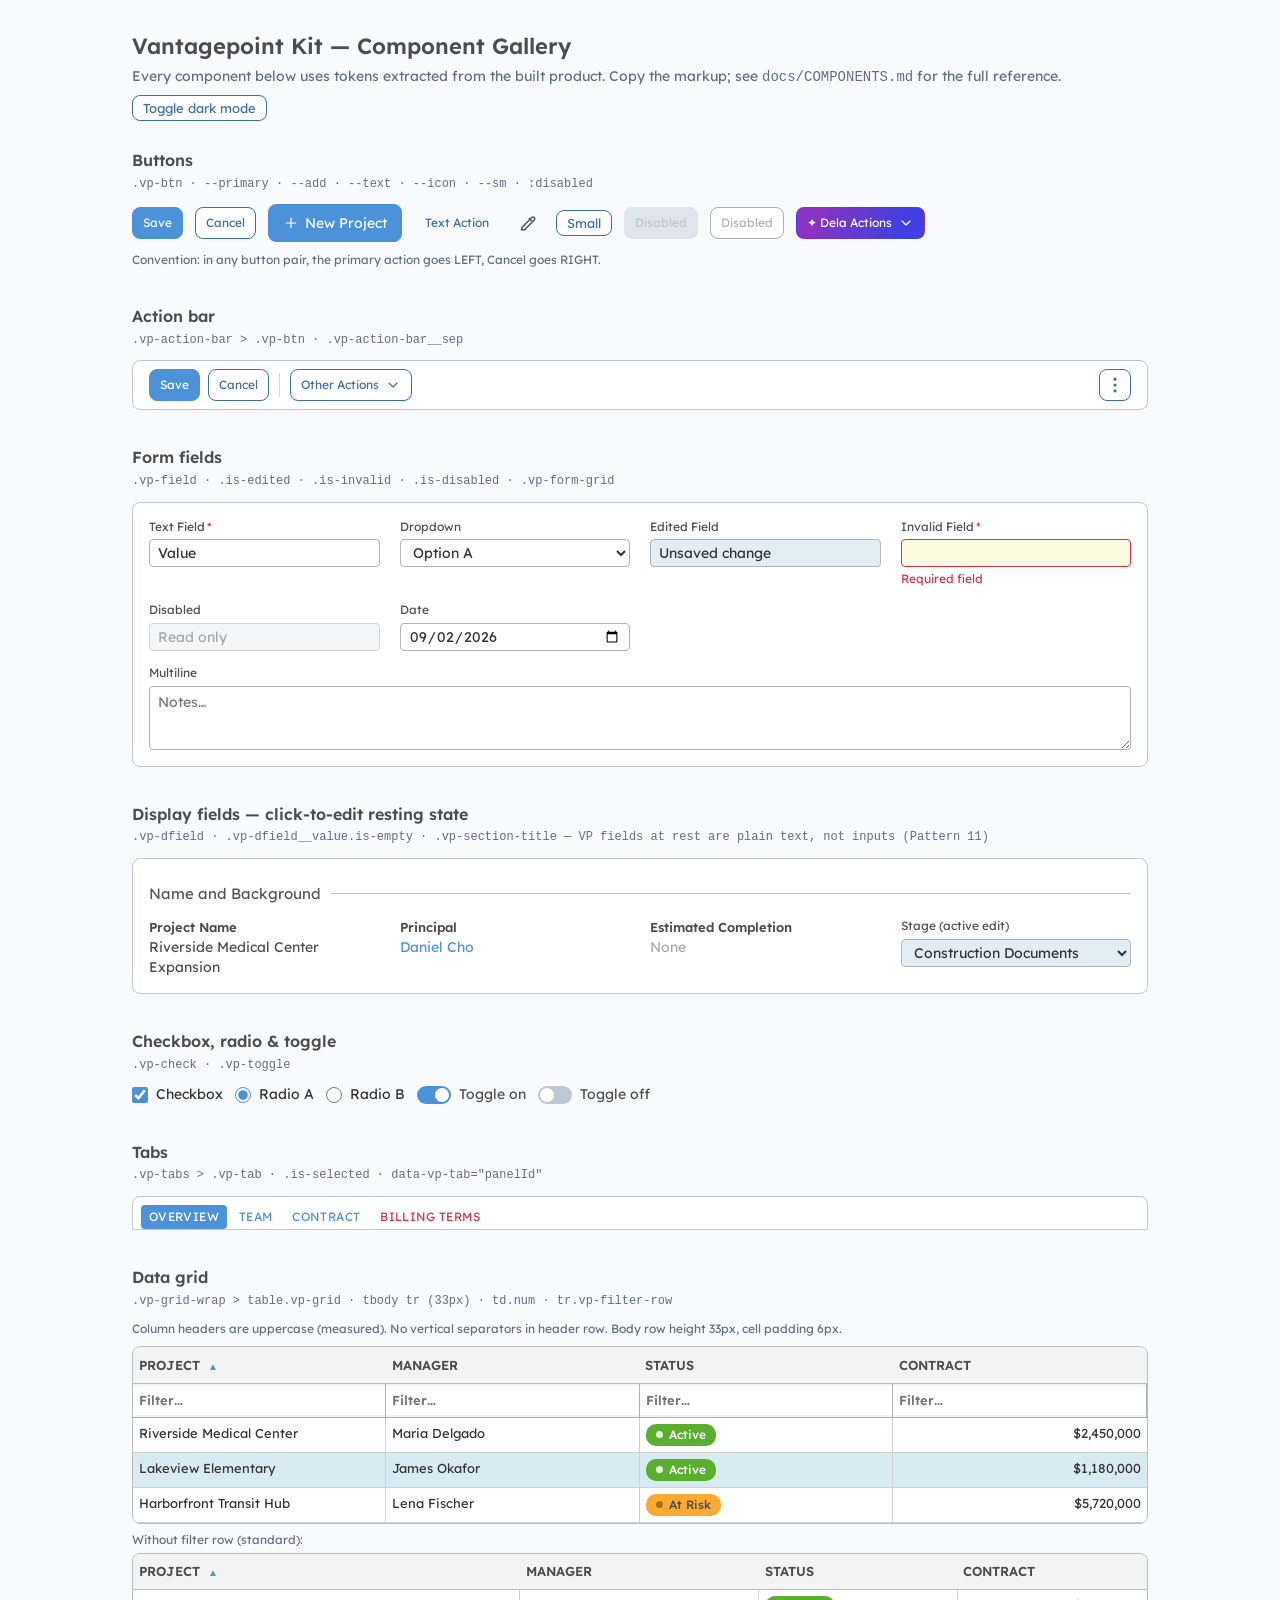
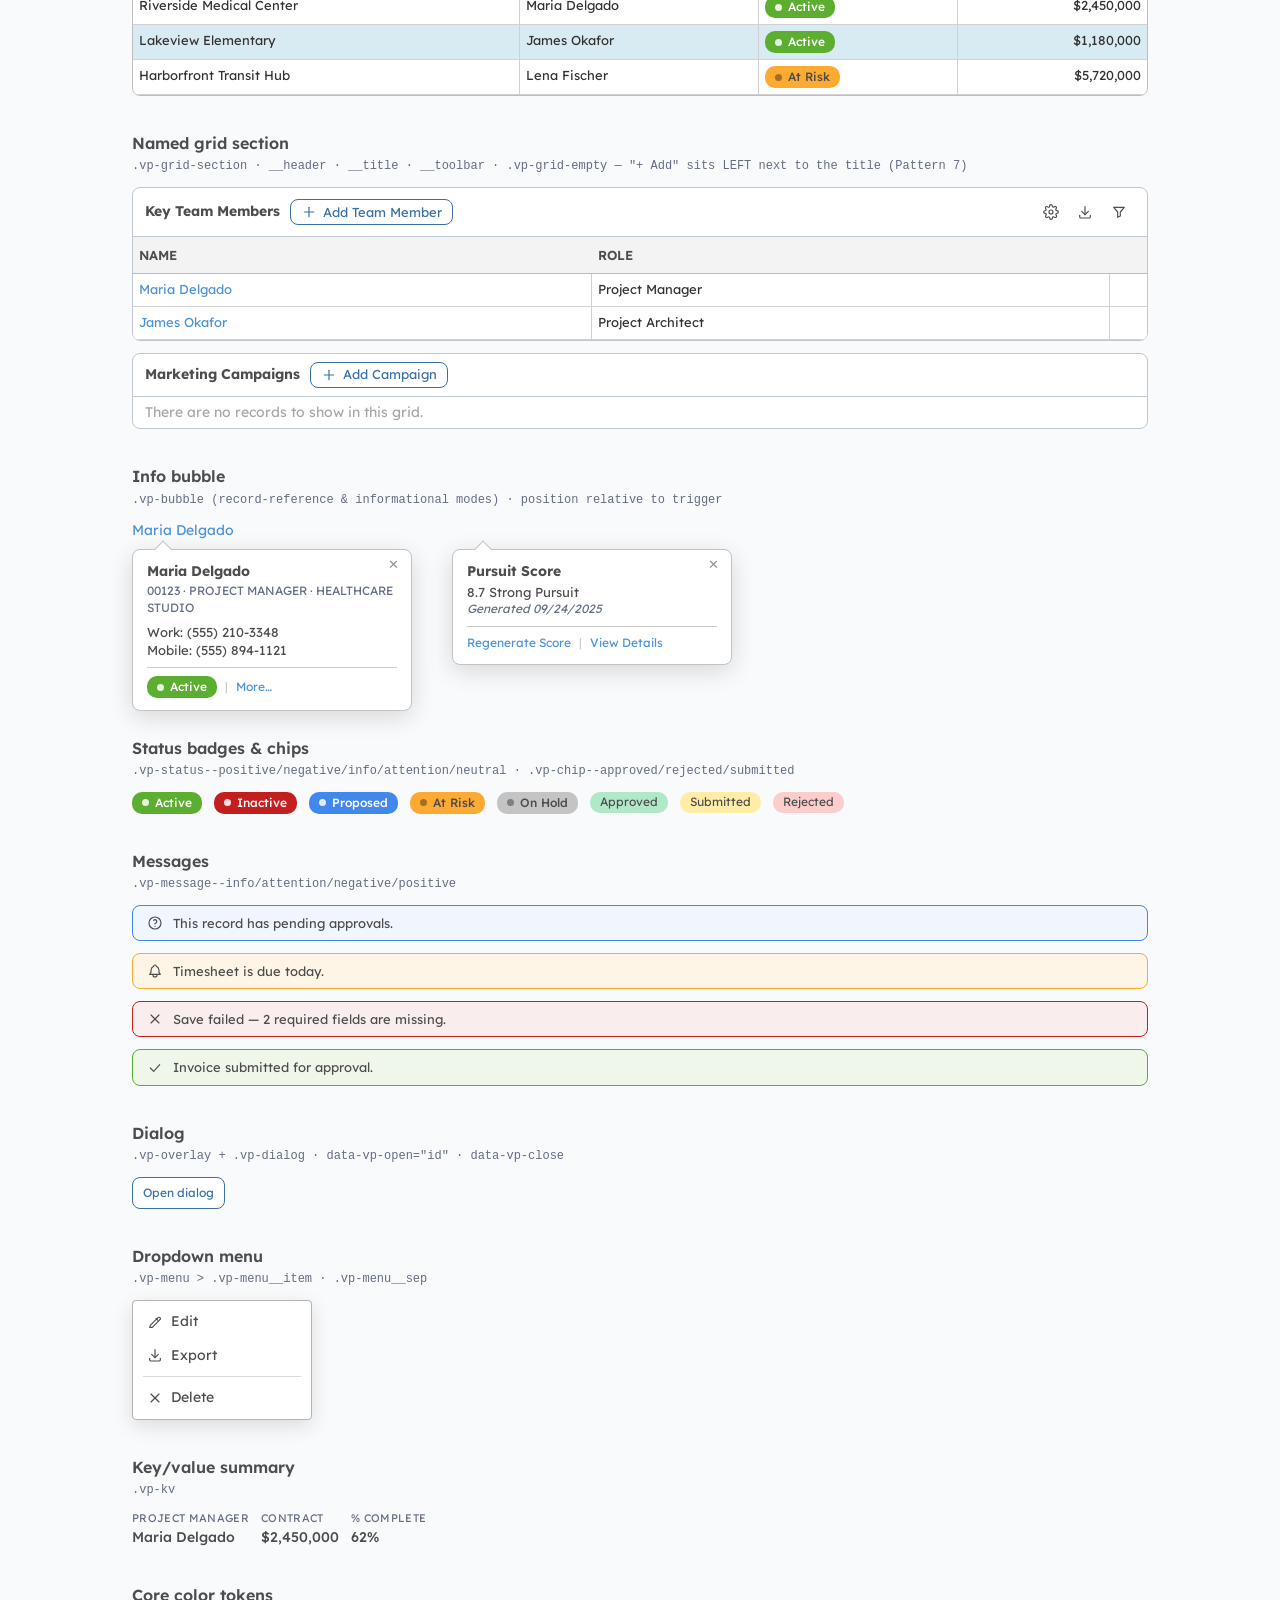
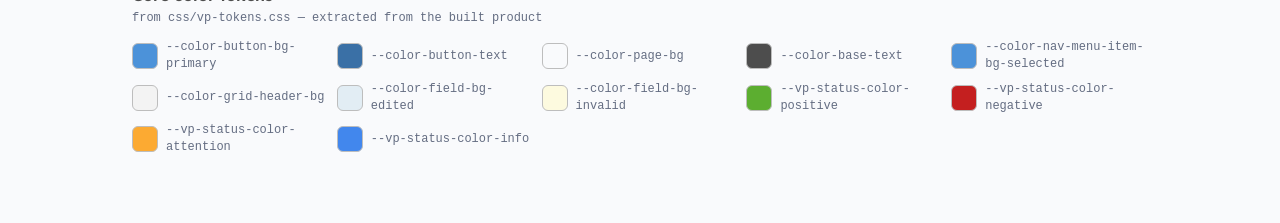
==== commit aead9ba7: "Tune kit against Sept 7 production build - Refresh tokens from styles20260907204731.min.css (no valu" ====
--- a/components.html
+++ b/components.html
@@ -144,8 +144,28 @@
 
 <div class="demo">
   <h2>Data grid</h2>
-  <span class="classes">.vp-grid-wrap &gt; table.vp-grid · tr.is-selected · td.num</span>
+  <span class="classes">.vp-grid-wrap &gt; table.vp-grid · tbody tr (33px) · td.num · tr.vp-filter-row</span>
+  <p class="vp-muted" style="font-size:1.2rem;margin-bottom:8px">Column headers are uppercase (measured). No vertical separators in header row. Body row height 33px, cell padding 6px.</p>
   <div class="vp-grid-wrap">
+    <table class="vp-grid">
+      <thead>
+        <tr><th>Project <span class="sort">▲</span></th><th>Manager</th><th>Status</th><th>Contract</th></tr>
+        <tr class="vp-filter-row">
+          <th><input type="text" placeholder="Filter…"></th>
+          <th><input type="text" placeholder="Filter…"></th>
+          <th><input type="text" placeholder="Filter…"></th>
+          <th><input type="text" placeholder="Filter…"></th>
+        </tr>
+      </thead>
+      <tbody>
+        <tr><td>Riverside Medical Center</td><td>Maria Delgado</td><td><span class="vp-status vp-status--positive">Active</span></td><td class="num">$2,450,000</td></tr>
+        <tr class="is-selected"><td>Lakeview Elementary</td><td>James Okafor</td><td><span class="vp-status vp-status--positive">Active</span></td><td class="num">$1,180,000</td></tr>
+        <tr><td>Harborfront Transit Hub</td><td>Lena Fischer</td><td><span class="vp-status vp-status--attention">At Risk</span></td><td class="num">$5,720,000</td></tr>
+      </tbody>
+    </table>
+  </div>
+  <p class="vp-muted" style="font-size:1.2rem;margin-top:8px">Without filter row (standard):</p>
+  <div class="vp-grid-wrap" style="margin-top:4px">
     <table class="vp-grid">
       <thead><tr><th>Project <span class="sort">▲</span></th><th>Manager</th><th>Status</th><th>Contract</th></tr></thead>
       <tbody>
--- a/css/vp-tokens.css
+++ b/css/vp-tokens.css
@@ -1,7 +1,7 @@
 /* ==========================================================================
    Vantagepoint design tokens — extracted from the BUILT product
-   Source: styles20260902103121.min.css
-   Generated: 2026-09-02 by scripts/extract-tokens.py — do not edit by hand;
+   Source: styles20260909205338.min.css
+   Generated: 2026-09-10 by scripts/extract-tokens.py — do not edit by hand;
    re-run the script against a fresh product CSS instead.
 
    Light theme = `body.harmony` block (current Harmony-reskinned VP look).
--- a/css/vp-shell.css
+++ b/css/vp-shell.css
@@ -15,7 +15,15 @@
 /* --------------------------------------------------------------------------
    Top banner
    -------------------------------------------------------------------------- */
+/* Company color bar defaults — override --company-color (and optionally
+   --company-gradient) on the page or per element for a branded mockup. */
+:root {
+  --company-color: #4C92D9;
+  --company-gradient: transparent;
+}
+
 .vp-banner {
+  position: relative;
   display: flex;
   align-items: center;
   gap: 16px;
@@ -26,6 +34,18 @@
   border-bottom: 1px solid var(--color-app-nav-border);
   color: var(--color-banner-text);
   z-index: 20;
+}
+/* Company color indicator bar — 6px gradient band below the banner edge.
+   Matches the live product (position:absolute; bottom:-3px; height:6px). */
+.vp-banner::after {
+  content: '';
+  position: absolute;
+  left: 0;
+  bottom: -3px;
+  height: 6px;
+  width: 100%;
+  background: linear-gradient(90deg, var(--company-gradient) 0%, var(--company-color) 50%, var(--company-gradient) 100%);
+  z-index: 1;
 }
 
 .vp-banner__product {
@@ -41,7 +61,7 @@
 .vp-banner__logo {
   width: 24px;
   height: 24px;
-  border-radius: 6px;
+  border-radius: 50%;
   background: var(--color-banner-settings-icon-bg);
   color: #fff;
   display: grid;
@@ -334,7 +354,7 @@
   border-bottom: 1px solid var(--color-app-nav-border);
 }
 .vp-hub-toolbar__module {
-  font-size: 1.5rem;
+  font-size: var(--font-size-application-header, 1.8rem);
   font-weight: 600;
   color: var(--color-application-header-text, #5A6170);
   white-space: nowrap;
@@ -400,17 +420,18 @@
   font-size: 2.2rem;    /* measured: 22px/500 #555 */
   line-height: 1.3;
   font-weight: 500;
-  color: #555555;
+  color: var(--color-title-header-text, #555555);
 }
 .vp-record-header__id {
-  font-size: 1.2rem;
-  color: var(--color-banner-text);
+  font-size: 1.5rem;
+  font-weight: 500;
+  color: var(--color-title-subheader-text, #555555);
   margin-top: 2px;
 }
 .vp-record-header__modified {
   font-size: 1.3rem;    /* measured: 13px/500 #555 */
   font-weight: 500;
-  color: #555555;
+  color: var(--color-title-secondary-subheader-text, #555555);
   margin-top: 2px;
 }
 .vp-record-header__actions {
@@ -465,7 +486,7 @@
   background: var(--vp-status-color-positive);
 }
 .vp-record-sidebar__section {
-  padding: 12px 14px 0;
+  padding: 10px 8px 0;
 }
 .vp-record-sidebar__section-title {
   font-size: 1.3rem;
--- a/css/vp-components.css
+++ b/css/vp-components.css
@@ -338,7 +338,7 @@
   padding: 0 4px;
   flex: none;
 }
-/* measured from live product 09/2026: h24, 12px font, pad 0 8px, r4 pill */
+/* measured from live product 09/2026: h24, 12px font, pad 0 8px, r4 pill, uppercase */
 .vp-tab {
   border: 0;
   background: transparent;
@@ -351,6 +351,8 @@
   color: var(--color-tab-text);
   cursor: pointer;
   white-space: nowrap;
+  text-transform: uppercase;
+  letter-spacing: 0.03em;
 }
 .vp-tab:hover { background: var(--color-tab-bg-hover); }
 .vp-tab.is-selected {
@@ -362,9 +364,11 @@
 /* --------------------------------------------------------------------------
    Data grid — header #f3f3f3, 1px #D1D1D1 cell borders, hover #f0ffff,
    selected #D9EBF2
+   Verified from live product 09/2026: rows 33px, header 36px, td padding 6px 6px,
+   column headers uppercase, no vertical separators in header row.
    -------------------------------------------------------------------------- */
 .vp-grid-wrap {
-  background: var(--color-grid-bg);
+  background: var(--color-grid-body-bg, #F9F9F9);
   border: 1px solid var(--color-grid-border);
   border-radius: var(--border-radius-tile, 8px);
   overflow: auto;
@@ -374,27 +378,33 @@
   border-collapse: collapse;
   font-size: 1.3rem;
 }
+/* measured: 36px tall, uppercase labels, no right border between columns */
 .vp-grid th {
   position: sticky;
   top: 0;
+  height: 36px;
   background: var(--color-grid-header-bg);
   color: var(--color-grid-column-header-text);
+  font-size: 1.3rem;
   font-weight: 600;
   text-align: left;
-  padding: 8px 10px;
+  text-transform: uppercase;
+  padding: 0 6px;
   border-bottom: 1px solid var(--color-grid-border);
-  border-right: 1px solid var(--color-grid-cell-border);
   white-space: nowrap;
   z-index: 1;
 }
-.vp-grid th:last-child { border-right: 0; }
 .vp-grid th .sort {
   margin-left: 4px;
   font-size: 1rem;
   color: var(--color-tab-arrow-active);
-}
+  text-transform: none;
+}
+/* measured: 33px row height, 6px padding, vertical-align top */
+.vp-grid tbody tr { height: 33px; }
 .vp-grid td {
-  padding: 7px 10px;
+  padding: 6px;
+  vertical-align: top;
   border-bottom: 1px solid var(--color-grid-cell-border);
   border-right: 1px solid var(--color-grid-cell-border);
   color: var(--color-list-item-text);
@@ -409,6 +419,34 @@
   background: var(--color-grid-header-bg);
   font-weight: 600;
   border-top: 2px solid var(--color-grid-border);
+}
+
+/* Per-column filter row (second <tr> in <thead>, toggled with a toolbar button).
+   measured: 34px tall, inputs 29px, operator column 33px,
+   border color: --color-grid-border-filter-row */
+.vp-grid thead tr.vp-filter-row th {
+  height: 34px;
+  padding: 2px 0;
+  background: var(--color-grid-header-bg);
+  border-bottom: 1px solid var(--color-grid-border-filter-row);
+  border-right: 1px solid var(--color-grid-border-filter-row);
+  text-transform: none;
+  top: 36px;   /* stick below the column header row */
+}
+.vp-grid thead tr.vp-filter-row th:last-child {
+  border-right: 1px solid var(--color-grid-border-filter-row);
+}
+.vp-grid thead tr.vp-filter-row input {
+  width: 100%;
+  height: 29px;
+  border: none;
+  background: var(--color-field-bg);
+  padding: 0 6px;
+  font: inherit;
+  font-size: 1.3rem;
+  color: var(--color-field-text);
+  outline: none;
+  display: block;
 }
 
 /* --------------------------------------------------------------------------
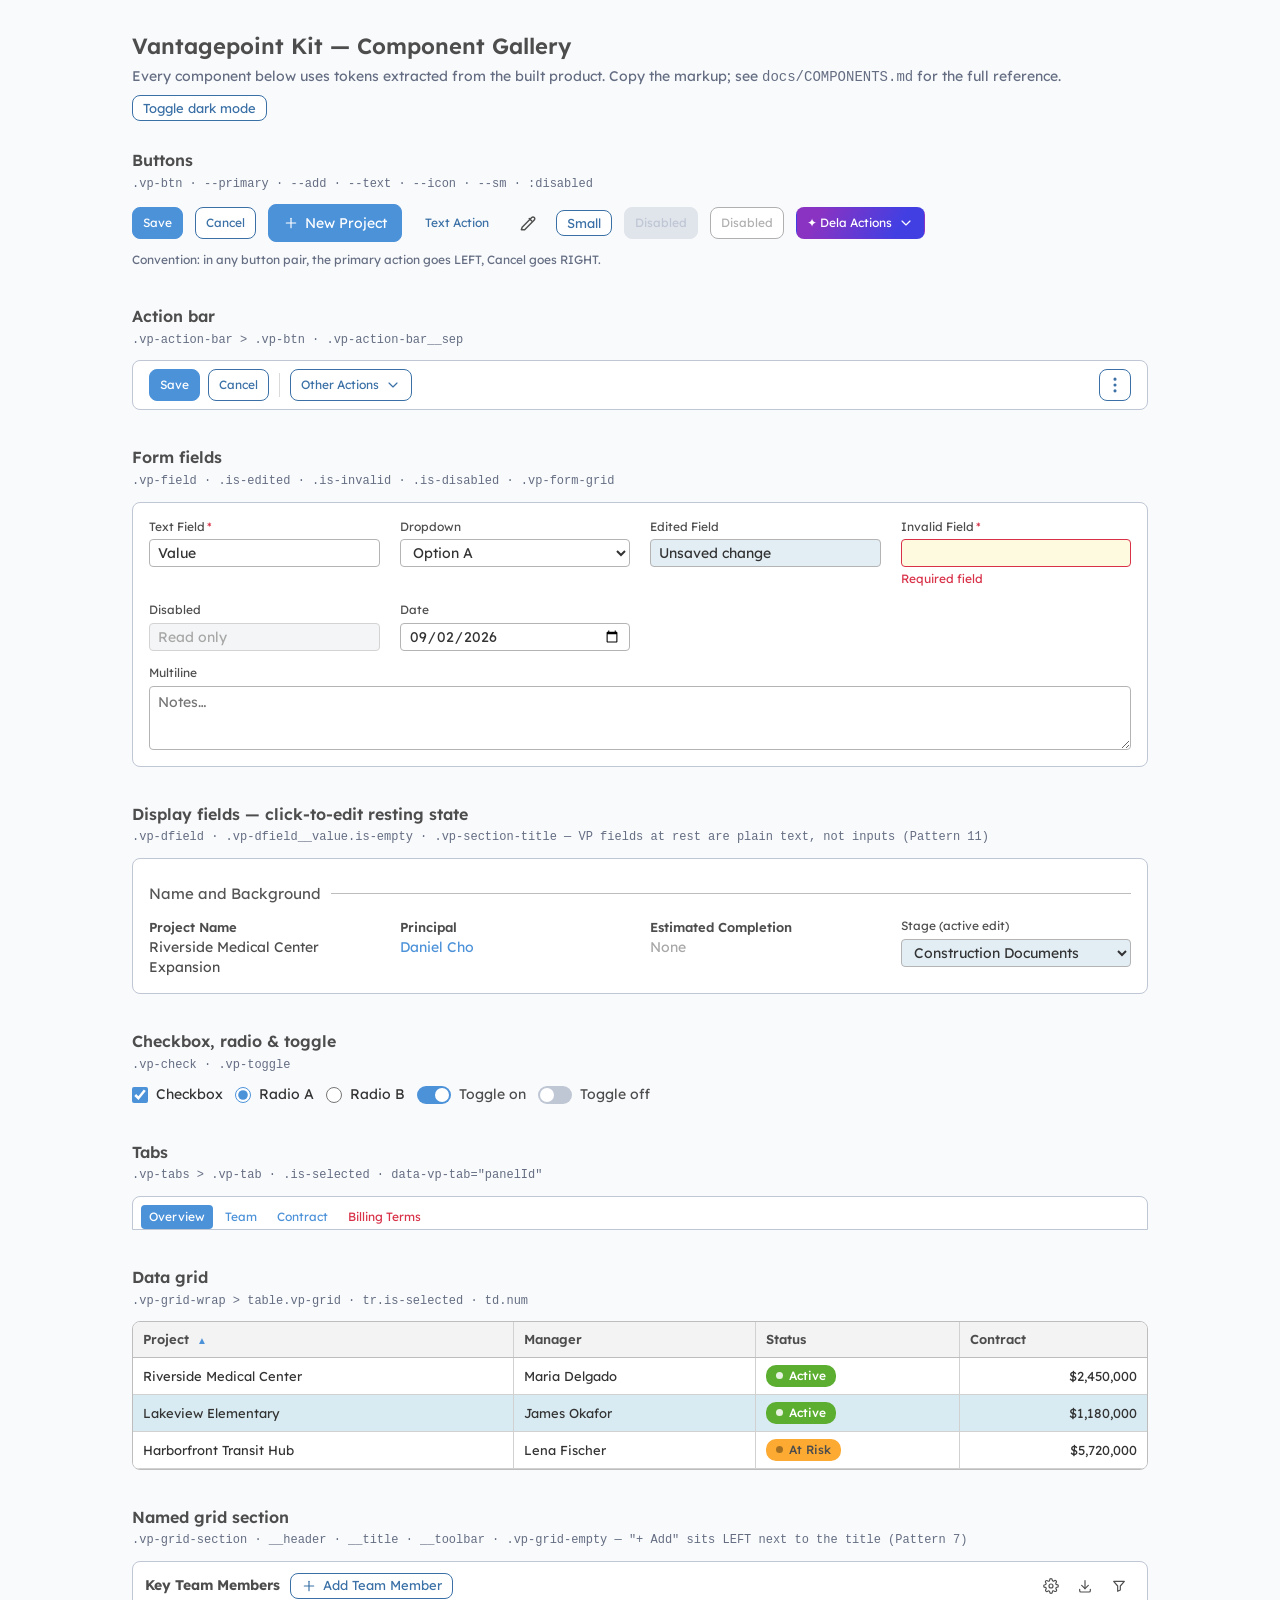
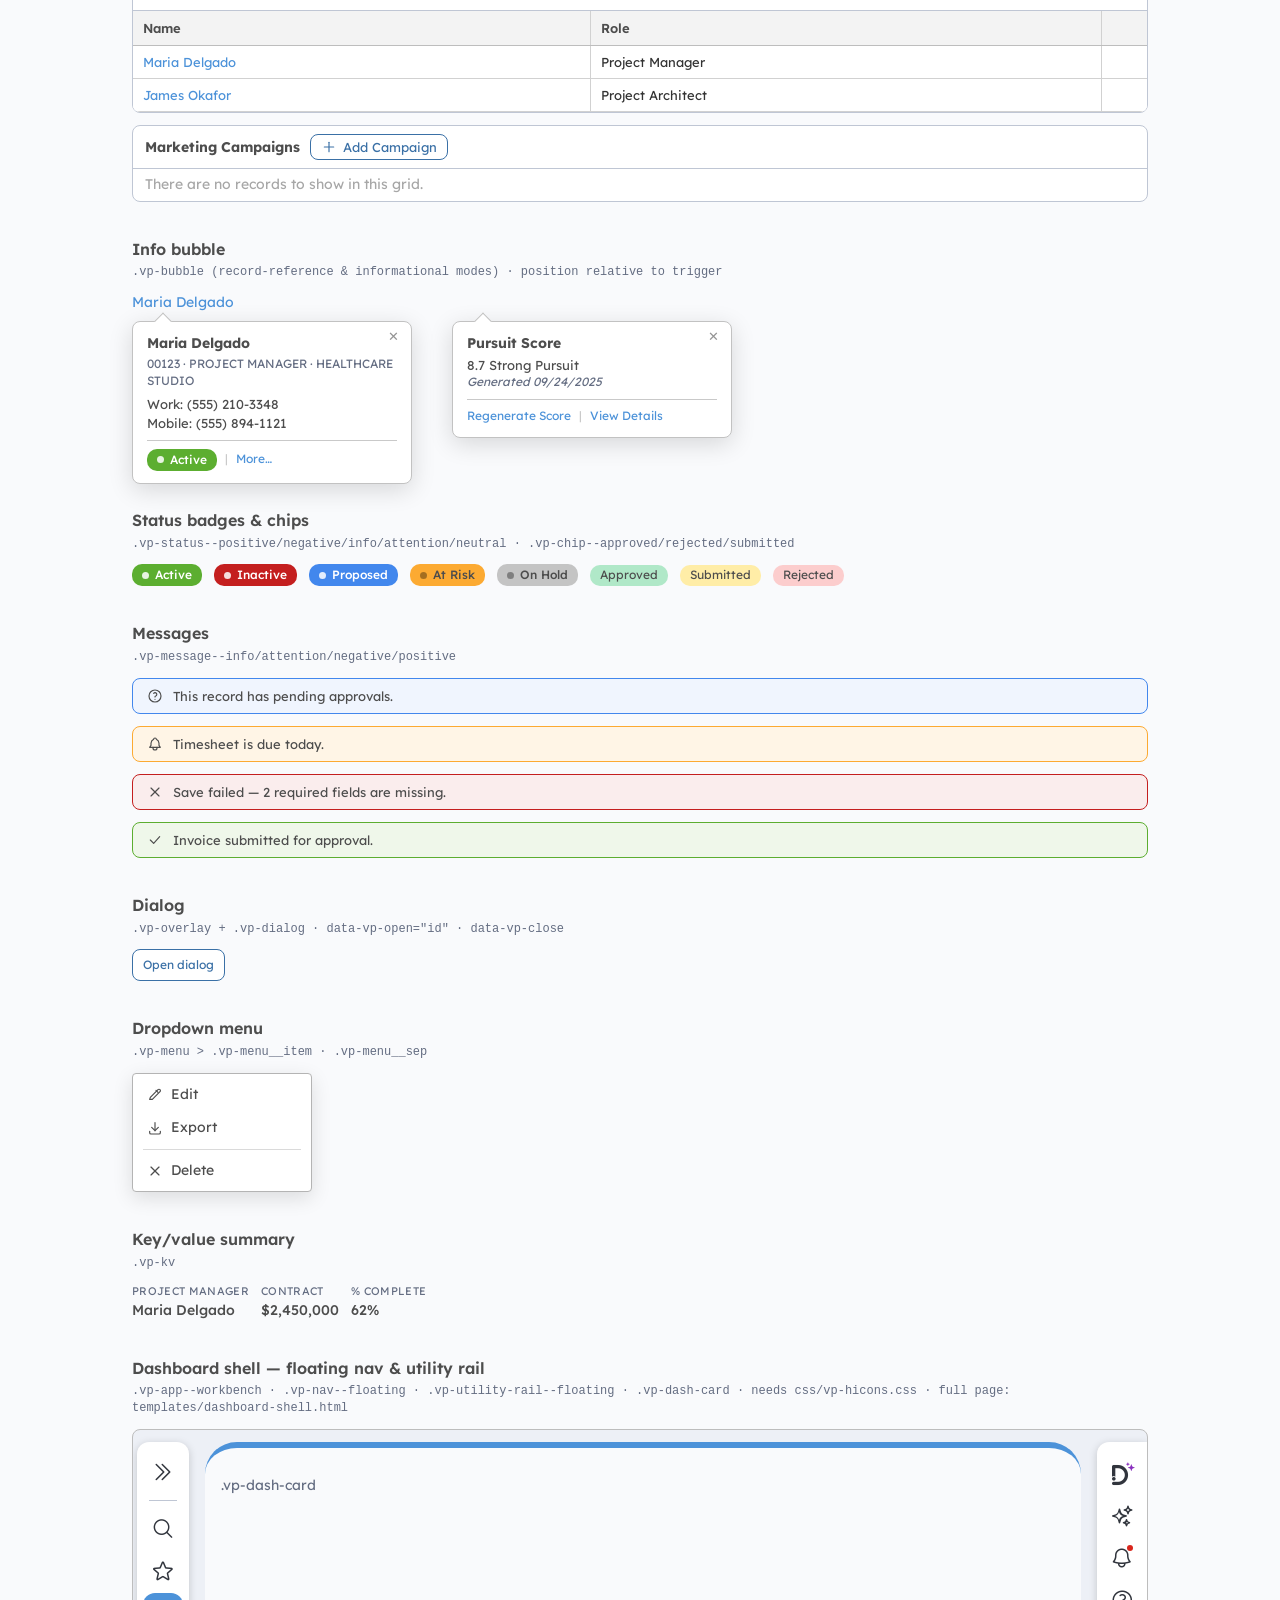
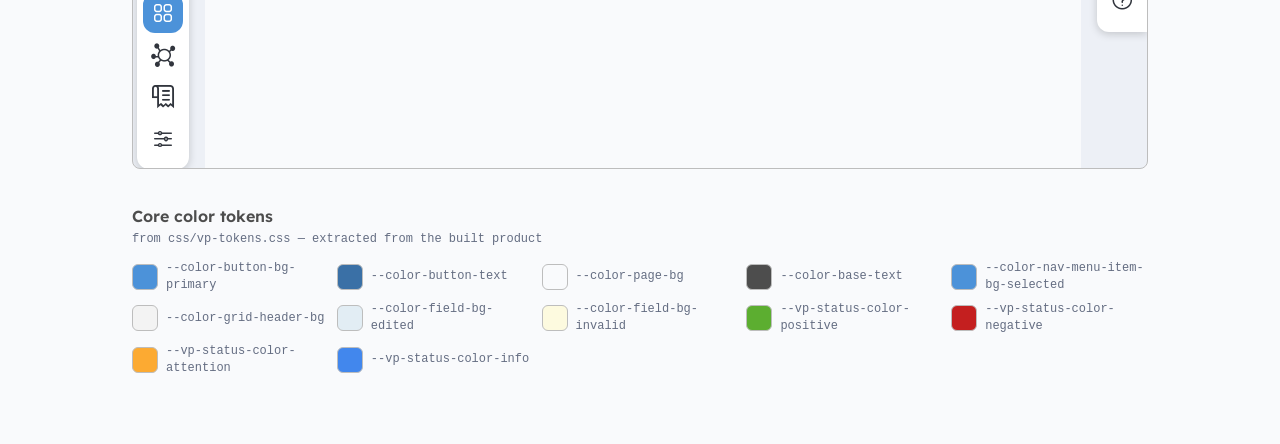
==== commit e8e60b6f: "Add dashboard shell variant and Figma toolkit Add a dashboard page shell and dashpart widget styles " ====
--- a/components.html
+++ b/components.html
@@ -10,6 +10,7 @@
 <link rel="stylesheet" href="css/vp-base.css">
 <link rel="stylesheet" href="css/vp-shell.css">
 <link rel="stylesheet" href="css/vp-components.css">
+<link rel="stylesheet" href="css/vp-hicons.css">
 <script defer src="js/vp-icons.js"></script>
 <script defer src="js/vp-kit.js"></script>
 <style>
@@ -28,6 +29,9 @@
     border: 1px solid var(--color-layout-border);
   }
   .swatch code { color: var(--color-banner-text); }
+  .shell-demo { display: flex; height: 340px; overflow: hidden; border: 1px solid var(--color-layout-border); border-radius: 8px; background: var(--color-workbench-bg); }
+  .shell-demo .vp-nav, .shell-demo .vp-utility-rail { margin-top: 12px; }
+  .shell-demo .vp-utility-rail--floating { margin-top: 12px; }
 </style>
 </head>
 <body>
@@ -144,28 +148,8 @@
 
 <div class="demo">
   <h2>Data grid</h2>
-  <span class="classes">.vp-grid-wrap &gt; table.vp-grid · tbody tr (33px) · td.num · tr.vp-filter-row</span>
-  <p class="vp-muted" style="font-size:1.2rem;margin-bottom:8px">Column headers are uppercase (measured). No vertical separators in header row. Body row height 33px, cell padding 6px.</p>
+  <span class="classes">.vp-grid-wrap &gt; table.vp-grid · tr.is-selected · td.num</span>
   <div class="vp-grid-wrap">
-    <table class="vp-grid">
-      <thead>
-        <tr><th>Project <span class="sort">▲</span></th><th>Manager</th><th>Status</th><th>Contract</th></tr>
-        <tr class="vp-filter-row">
-          <th><input type="text" placeholder="Filter…"></th>
-          <th><input type="text" placeholder="Filter…"></th>
-          <th><input type="text" placeholder="Filter…"></th>
-          <th><input type="text" placeholder="Filter…"></th>
-        </tr>
-      </thead>
-      <tbody>
-        <tr><td>Riverside Medical Center</td><td>Maria Delgado</td><td><span class="vp-status vp-status--positive">Active</span></td><td class="num">$2,450,000</td></tr>
-        <tr class="is-selected"><td>Lakeview Elementary</td><td>James Okafor</td><td><span class="vp-status vp-status--positive">Active</span></td><td class="num">$1,180,000</td></tr>
-        <tr><td>Harborfront Transit Hub</td><td>Lena Fischer</td><td><span class="vp-status vp-status--attention">At Risk</span></td><td class="num">$5,720,000</td></tr>
-      </tbody>
-    </table>
-  </div>
-  <p class="vp-muted" style="font-size:1.2rem;margin-top:8px">Without filter row (standard):</p>
-  <div class="vp-grid-wrap" style="margin-top:4px">
     <table class="vp-grid">
       <thead><tr><th>Project <span class="sort">▲</span></th><th>Manager</th><th>Status</th><th>Contract</th></tr></thead>
       <tbody>
@@ -291,6 +275,32 @@
 </div>
 
 <div class="demo">
+  <h2>Dashboard shell — floating nav &amp; utility rail</h2>
+  <span class="classes">.vp-app--workbench · .vp-nav--floating · .vp-utility-rail--floating · .vp-dash-card · needs css/vp-hicons.css · full page: templates/dashboard-shell.html</span>
+  <div class="shell-demo">
+    <nav class="vp-nav vp-nav--floating">
+      <button class="vp-nav__item" title="Expand"><i class="vp-hicon vp-hicon--chevrons-right"></i></button>
+      <div class="vp-nav__divider"></div>
+      <button class="vp-nav__item" title="Search"><i class="vp-hicon vp-hicon--search"></i></button>
+      <button class="vp-nav__item" title="Favorites"><i class="vp-hicon vp-hicon--star"></i></button>
+      <button class="vp-nav__item is-selected" title="Dashboards"><i class="vp-hicon vp-hicon--nav-dashboard"></i></button>
+      <button class="vp-nav__item" title="Hubs"><i class="vp-hicon vp-hicon--nav-hubs"></i></button>
+      <button class="vp-nav__item" title="Billing"><i class="vp-hicon vp-hicon--nav-billing"></i></button>
+      <button class="vp-nav__item" title="Settings"><i class="vp-hicon vp-hicon--nav-settings"></i></button>
+    </nav>
+    <div class="vp-dash-card" style="margin-top:12px"><div class="vp-dash-card__body"><span class="vp-muted">.vp-dash-card</span></div></div>
+    <aside class="vp-utility-rail vp-utility-rail--floating">
+      <button class="vp-utility-rail__item vp-utility-rail__item--dela" title="Ask Dela">
+        <i class="vp-hicon vp-dela"><span class="vp-hicon vp-hicon--dela-1"></span><span class="vp-hicon vp-hicon--dela-2"></span><span class="vp-hicon vp-hicon--dela-3"></span><span class="vp-hicon vp-hicon--dela-4"></span></i>
+      </button>
+      <button class="vp-utility-rail__item" title="Insights"><i class="vp-hicon vp-hicon--sparkles"></i></button>
+      <button class="vp-utility-rail__item" title="Notifications"><i class="vp-hicon vp-hicon--bell"></i><span class="vp-badge-dot"></span></button>
+      <button class="vp-utility-rail__item" title="Help"><i class="vp-hicon vp-hicon--help"></i></button>
+    </aside>
+  </div>
+</div>
+
+<div class="demo">
   <h2>Core color tokens</h2>
   <span class="classes">from css/vp-tokens.css — extracted from the built product</span>
   <div class="swatches">
--- a/css/vp-shell.css
+++ b/css/vp-shell.css
@@ -15,15 +15,7 @@
 /* --------------------------------------------------------------------------
    Top banner
    -------------------------------------------------------------------------- */
-/* Company color bar defaults — override --company-color (and optionally
-   --company-gradient) on the page or per element for a branded mockup. */
-:root {
-  --company-color: #4C92D9;
-  --company-gradient: transparent;
-}
-
 .vp-banner {
-  position: relative;
   display: flex;
   align-items: center;
   gap: 16px;
@@ -34,18 +26,6 @@
   border-bottom: 1px solid var(--color-app-nav-border);
   color: var(--color-banner-text);
   z-index: 20;
-}
-/* Company color indicator bar — 6px gradient band below the banner edge.
-   Matches the live product (position:absolute; bottom:-3px; height:6px). */
-.vp-banner::after {
-  content: '';
-  position: absolute;
-  left: 0;
-  bottom: -3px;
-  height: 6px;
-  width: 100%;
-  background: linear-gradient(90deg, var(--company-gradient) 0%, var(--company-color) 50%, var(--company-gradient) 100%);
-  z-index: 1;
 }
 
 .vp-banner__product {
@@ -61,7 +41,7 @@
 .vp-banner__logo {
   width: 24px;
   height: 24px;
-  border-radius: 50%;
+  border-radius: 6px;
   background: var(--color-banner-settings-icon-bg);
   color: #fff;
   display: grid;
@@ -354,7 +334,7 @@
   border-bottom: 1px solid var(--color-app-nav-border);
 }
 .vp-hub-toolbar__module {
-  font-size: var(--font-size-application-header, 1.8rem);
+  font-size: 1.5rem;
   font-weight: 600;
   color: var(--color-application-header-text, #5A6170);
   white-space: nowrap;
@@ -420,18 +400,17 @@
   font-size: 2.2rem;    /* measured: 22px/500 #555 */
   line-height: 1.3;
   font-weight: 500;
-  color: var(--color-title-header-text, #555555);
+  color: #555555;
 }
 .vp-record-header__id {
-  font-size: 1.5rem;
-  font-weight: 500;
-  color: var(--color-title-subheader-text, #555555);
+  font-size: 1.2rem;
+  color: var(--color-banner-text);
   margin-top: 2px;
 }
 .vp-record-header__modified {
   font-size: 1.3rem;    /* measured: 13px/500 #555 */
   font-weight: 500;
-  color: var(--color-title-secondary-subheader-text, #555555);
+  color: #555555;
   margin-top: 2px;
 }
 .vp-record-header__actions {
@@ -486,7 +465,7 @@
   background: var(--vp-status-color-positive);
 }
 .vp-record-sidebar__section {
-  padding: 10px 8px 0;
+  padding: 12px 14px 0;
 }
 .vp-record-sidebar__section-title {
   font-size: 1.3rem;
@@ -586,3 +565,73 @@
   margin-bottom: 12px;
 }
 .vp-panel__title { font-size: 1.5rem; font-weight: 600; color: var(--color-application-header-text); }
+
+/* --------------------------------------------------------------------------
+   Dashboard shell variant — floating nav + utility cards on a workbench
+   surface, gradient company bar under the banner, rounded dashboard card.
+   Icons come from css/vp-hicons.css (Harmony font).
+   -------------------------------------------------------------------------- */
+.vp-app--workbench,
+.vp-app--workbench .vp-app__body,
+.vp-app--workbench .vp-main { background: var(--color-workbench-bg); }
+
+.vp-banner { position: relative; }
+.vp-banner__indicator {
+  position: absolute;
+  left: 0;
+  bottom: -3px;
+  width: 100%;
+  height: 6px;
+  background: linear-gradient(90deg, transparent 0, var(--company-color, #008b8b) 50%, transparent 100%);
+  pointer-events: none;
+}
+.vp-banner__avatar-img { width: 36px; height: 36px; max-width: none; flex: none; object-fit: contain; }
+.vp-banner__logo-img { width: 200px; height: 34px; margin-left: 4px; flex: none; }
+.vp-app--workbench .vp-banner__actions { gap: 20px; }
+
+.vp-nav--floating,
+.vp-utility-rail--floating {
+  align-self: flex-start;
+  margin-top: 12px;
+  border: 0;
+  background: var(--color-nav-menu-bg);
+  box-shadow: 0 2px 8px rgba(0, 0, 0, 0.18);
+}
+.vp-nav--floating { margin-left: 4px; border-radius: 12px; padding: 10px 0; }
+.vp-nav--floating .vp-nav__bottom { margin-top: 0; }
+.vp-nav--floating .vp-nav__item.is-selected { color: #fff; }
+.vp-nav--floating .vp-icon { width: 24px; height: 24px; }
+.vp-nav--floating .vp-hicon { font-size: 2.4rem; }
+
+.vp-utility-rail--floating { margin-top: 86px; margin-right: 0; width: 50px; border-radius: 12px 0 0 12px; padding: 12px 0; }
+.vp-utility-rail--floating .vp-utility-rail__item { width: 40px; height: 40px; }
+.vp-utility-rail--floating .vp-utility-rail__item--dela { background: transparent; color: var(--color-nav-menu-item-icon); font-size: 1.8rem; }
+.vp-utility-rail--floating .vp-badge-dot { background: #d9261c; width: 6px; height: 6px; top: 7px; right: 9px; border: 0; }
+.vp-utility-rail--floating .vp-icon { width: 24px; height: 24px; }
+.vp-utility-rail--floating .vp-hicon { font-size: 2.4rem; }
+.vp-utility-rail--floating .vp-dela { font-size: 2.6rem; }
+
+/* Dashboard card: solid 6px top line in the primary blue following the large corners */
+.vp-dash-card {
+  flex: 1;
+  min-height: 0;
+  margin: 0 16px;
+  border-top: 6px solid var(--color-application-top-line);
+  border-radius: 32px 32px 0 0;
+  background: var(--color-page-bg);
+  overflow: auto;
+}
+.vp-dash-card__body { display: flex; flex-direction: column; gap: 10px; padding: 28px 16px 24px; max-width: 1170px; }
+
+/* Application header (title row) */
+.vp-app-header {
+  display: flex;
+  align-items: center;
+  justify-content: space-between;
+  flex: none;
+  min-height: 64px;
+  padding: 0 32px 0 34px;
+}
+.vp-app-header__title { font-size: var(--font-size-application-header); font-weight: 600; color: var(--color-application-header-text, #5A6170); }
+.vp-app-header__actions { display: flex; align-items: center; gap: 8px; font-size: 1.3rem; font-weight: 500; }
+.vp-app-header__actions .vp-toggle { gap: 8px; }
--- a/css/vp-components.css
+++ b/css/vp-components.css
@@ -338,7 +338,7 @@
   padding: 0 4px;
   flex: none;
 }
-/* measured from live product 09/2026: h24, 12px font, pad 0 8px, r4 pill, uppercase */
+/* measured from live product 09/2026: h24, 12px font, pad 0 8px, r4 pill */
 .vp-tab {
   border: 0;
   background: transparent;
@@ -351,8 +351,6 @@
   color: var(--color-tab-text);
   cursor: pointer;
   white-space: nowrap;
-  text-transform: uppercase;
-  letter-spacing: 0.03em;
 }
 .vp-tab:hover { background: var(--color-tab-bg-hover); }
 .vp-tab.is-selected {
@@ -364,11 +362,9 @@
 /* --------------------------------------------------------------------------
    Data grid — header #f3f3f3, 1px #D1D1D1 cell borders, hover #f0ffff,
    selected #D9EBF2
-   Verified from live product 09/2026: rows 33px, header 36px, td padding 6px 6px,
-   column headers uppercase, no vertical separators in header row.
    -------------------------------------------------------------------------- */
 .vp-grid-wrap {
-  background: var(--color-grid-body-bg, #F9F9F9);
+  background: var(--color-grid-bg);
   border: 1px solid var(--color-grid-border);
   border-radius: var(--border-radius-tile, 8px);
   overflow: auto;
@@ -378,33 +374,27 @@
   border-collapse: collapse;
   font-size: 1.3rem;
 }
-/* measured: 36px tall, uppercase labels, no right border between columns */
 .vp-grid th {
   position: sticky;
   top: 0;
-  height: 36px;
   background: var(--color-grid-header-bg);
   color: var(--color-grid-column-header-text);
-  font-size: 1.3rem;
   font-weight: 600;
   text-align: left;
-  text-transform: uppercase;
-  padding: 0 6px;
+  padding: 8px 10px;
   border-bottom: 1px solid var(--color-grid-border);
+  border-right: 1px solid var(--color-grid-cell-border);
   white-space: nowrap;
   z-index: 1;
 }
+.vp-grid th:last-child { border-right: 0; }
 .vp-grid th .sort {
   margin-left: 4px;
   font-size: 1rem;
   color: var(--color-tab-arrow-active);
-  text-transform: none;
-}
-/* measured: 33px row height, 6px padding, vertical-align top */
-.vp-grid tbody tr { height: 33px; }
+}
 .vp-grid td {
-  padding: 6px;
-  vertical-align: top;
+  padding: 7px 10px;
   border-bottom: 1px solid var(--color-grid-cell-border);
   border-right: 1px solid var(--color-grid-cell-border);
   color: var(--color-list-item-text);
@@ -419,34 +409,6 @@
   background: var(--color-grid-header-bg);
   font-weight: 600;
   border-top: 2px solid var(--color-grid-border);
-}
-
-/* Per-column filter row (second <tr> in <thead>, toggled with a toolbar button).
-   measured: 34px tall, inputs 29px, operator column 33px,
-   border color: --color-grid-border-filter-row */
-.vp-grid thead tr.vp-filter-row th {
-  height: 34px;
-  padding: 2px 0;
-  background: var(--color-grid-header-bg);
-  border-bottom: 1px solid var(--color-grid-border-filter-row);
-  border-right: 1px solid var(--color-grid-border-filter-row);
-  text-transform: none;
-  top: 36px;   /* stick below the column header row */
-}
-.vp-grid thead tr.vp-filter-row th:last-child {
-  border-right: 1px solid var(--color-grid-border-filter-row);
-}
-.vp-grid thead tr.vp-filter-row input {
-  width: 100%;
-  height: 29px;
-  border: none;
-  background: var(--color-field-bg);
-  padding: 0 6px;
-  font: inherit;
-  font-size: 1.3rem;
-  color: var(--color-field-text);
-  outline: none;
-  display: block;
 }
 
 /* --------------------------------------------------------------------------
@@ -938,3 +900,52 @@
   color: var(--color-banner-text);
 }
 .vp-kv__value { font-size: 1.4rem; color: var(--color-base-text); font-weight: 500; }
+
+/* --------------------------------------------------------------------------
+   Dashboard widget ("dashpart") — gray title bar, circled icon toolbar,
+   fixed-column grid. Measured from the built Dashboard page.
+   -------------------------------------------------------------------------- */
+.vp-widget {
+  background: var(--color-dashboard-dashpart-bg);
+  border: 1px solid var(--color-grid-border);
+  border-radius: var(--border-radius-tile, 8px);
+  overflow: hidden;
+}
+.vp-widget__header {
+  display: flex;
+  align-items: center;
+  gap: 8px;
+  height: 36px;
+  padding: 0 10px;
+  background: var(--color-dashboard-dashpart-header-bg);
+  color: var(--color-dashboard-dashpart-header-text);
+  border-bottom: 1px solid var(--color-grid-border);
+  font-size: 1.3rem;
+  font-weight: 600;
+}
+.vp-widget__meta { margin-left: auto; font-size: 1rem; font-weight: 400; color: var(--color-banner-text); }
+.vp-widget__meta + .vp-widget__tool { margin-left: 0; }
+.vp-widget__tool { margin-left: auto; width: 24px; height: 24px; display: grid; place-items: center; border: 0; background: transparent; color: var(--color-icon); cursor: pointer; padding: 0; }
+.vp-widget__meta ~ .vp-widget__tool ~ .vp-widget__tool { margin-left: 0; }
+.vp-widget__toolbar { display: flex; justify-content: flex-end; gap: 6px; padding: 10px 14px 8px; }
+.vp-widget__toolbar .vp-widget__tool { margin-left: 0; border: 1px solid var(--color-grid-border); border-radius: 50%; width: 22px; height: 22px; color: var(--color-link-text); }
+.vp-widget__body { padding: 0 16px 16px; }
+.vp-grid--fixed { table-layout: fixed; font-size: 1.2rem; }
+.vp-grid--fixed th { white-space: normal; vertical-align: middle; padding: 8px 10px; }
+.vp-grid--fixed td { white-space: normal; padding: 6px 10px; }
+.vp-grid--fixed th.num { text-align: right; }
+.vp-grid tr.is-totals td { background: var(--color-dashboard-total-row-bg); color: var(--color-dashboard-total-row-text); font-weight: 600; height: 36px; }
+.vp-grid .twisty { display: inline-flex; vertical-align: middle; margin-right: 6px; }
+.vp-widget .vp-grid-wrap { border: 0; border-radius: 0; overflow: visible; }
+.vp-widget .vp-grid th { position: static; background: var(--color-dashboard-dashpart-bg); border-right: 0; border-bottom: 0; }
+.vp-widget .vp-grid td { border-right: 1px solid var(--color-grid-cell-border); border-bottom: 1px solid var(--color-grid-cell-border); }
+.vp-widget .vp-grid td:last-child { border-right: 1px solid var(--color-grid-cell-border); }
+.vp-widget .vp-grid { border-left: 1px solid var(--color-grid-cell-border); border-top: 1px solid var(--color-grid-cell-border); }
+.vp-widget .vp-grid tbody tr:nth-child(n+2) td { height: 42px; }
+.vp-widget .vp-grid--zebra tbody tr:nth-child(odd) td { background: var(--color-grid-header-bg); }
+.vp-widget .vp-grid--zebra tbody tr { height: 30px; }
+.vp-widget .vp-grid--zebra tbody td { height: 30px !important; }
+.vp-widget .vp-grid--fixed th { padding: 6px 10px; line-height: 1.15; }
+
+.vp-widget--fill { height: 440px; }
+.vp-grid tr.is-totals td:first-child { padding-left: 34px; }
--- a/css/vp-hicons.css
+++ b/css/vp-hicons.css
@@ -0,0 +1,74 @@
+/* Harmony / Vantagepoint icon fonts — the real product glyphs.
+   Usage: <i class="vp-hicon vp-hicon--search"></i>  (nav-* use the Vantagepoint font) */
+@font-face { font-family: "Harmony"; src: url("../fonts/Harmony.woff2") format("woff2"); font-display: block; }
+@font-face { font-family: "Vantagepoint"; src: url("../fonts/Vantagepoint.woff2") format("woff2"); font-display: block; }
+.vp-hicon { font-family: "Harmony"; font-style: normal; font-weight: normal; font-size: 2.4rem; line-height: 1; display: inline-block; -webkit-font-smoothing: antialiased; }
+.vp-hicon::before { content: var(--g); }
+.vp-hicon[class*="vp-hicon--nav-"] { font-family: "Vantagepoint"; }
+.vp-hicon--sm { font-size: 1.6rem; }
+.vp-hicon--nav-my-stuff { --g: "\e90d"; }
+.vp-hicon--nav-dashboard { --g: "\e906"; }
+.vp-hicon--nav-hubs { --g: "\e90c"; }
+.vp-hicon--nav-resource-management { --g: "\e912"; }
+.vp-hicon--nav-proposals { --g: "\e910"; }
+.vp-hicon--nav-billing { --g: "\e901"; }
+.vp-hicon--nav-transaction { --g: "\e915"; }
+.vp-hicon--nav-cash-management { --g: "\e902"; }
+.vp-hicon--nav-accounting { --g: "\e900"; }
+.vp-hicon--nav-asset-management { --g: "\e91e"; }
+.vp-hicon--nav-general-ledger { --g: "\e90b"; }
+.vp-hicon--nav-payroll { --g: "\e90e"; }
+.vp-hicon--nav-purchasing { --g: "\e911"; }
+.vp-hicon--nav-utilities { --g: "\e917"; }
+.vp-hicon--nav-settings { --g: "\e913"; }
+.vp-hicon--search { --g: "\e941"; }
+.vp-hicon--star { --g: "\e9be"; }
+.vp-hicon--chevrons-right { --g: "\e96b"; }
+.vp-hicon--bell { --g: "\e961"; }
+.vp-hicon--help { --g: "\e906"; }
+.vp-hicon--filter { --g: "\e974"; }
+.vp-hicon--export { --g: "\e920"; }
+.vp-hicon--expand { --g: "\e95e"; }
+.vp-hicon--refresh { --g: "\e93a"; }
+.vp-hicon--ask-dela { --g: "\e9d6"; }
+.vp-hicon--chevron-down { --g: "\e924"; }
+.vp-hicon--dela-1 { --g: "\ea44"; }
+.vp-hicon--dela-2 { --g: "\ea45"; }
+.vp-hicon--dela-3 { --g: "\ea46"; }
+.vp-hicon--dela-4 { --g: "\ea47"; }
+.vp-hicon--pinned { --g: "\ea57"; }
+.vp-hicon--sparkles { --g: "\ea15"; }
+/* Dela multi-path glyph: <i class="vp-hicon vp-dela"><span class="vp-hicon vp-hicon--dela-1"></span>…x4</i> */
+.vp-dela { position: relative; width: 1em; height: 1em; }
+.vp-dela .vp-hicon { position: absolute; inset: 0; font-size: inherit; }
+.vp-dela .vp-hicon--dela-1, .vp-dela .vp-hicon--dela-2 { color: #8a30be; }
+/* Harmony-theme mappings (override the classic-set codepoints above) */
+.vp-hicon--search { --g: "\e9d9"; }
+.vp-hicon--star { --g: "\ea1c"; }
+.vp-hicon--bell { --g: "\e945"; }
+.vp-hicon--help { --g: "\ea00"; }
+.vp-hicon--filter { --g: "\e9b8"; }
+.vp-hicon--export { --g: "\e979"; }
+.vp-hicon--expand { --g: "\e91c"; }
+.vp-hicon--refresh { --g: "\e915"; }
+.vp-hicon--chevron-down { --g: "\e96d"; }
+.vp-hicon--ask-dela { --g: "\ea86"; }
+
+/* Harmony-theme nav glyphs: outline set from the Harmony font (the classic filled
+   set lives in the Vantagepoint font and is NOT what the Harmony theme shows). */
+.vp-hicon--nav-my-stuff { --g: "\ea2a"; }
+.vp-hicon--nav-dashboard { --g: "\ea1a"; }
+.vp-hicon--nav-hubs { --g: "\ea40"; }
+.vp-hicon--nav-resource-management { --g: "\ea3e"; }
+.vp-hicon--nav-proposals { --g: "\e95c"; }
+.vp-hicon--nav-billing { --g: "\ea3d"; }
+.vp-hicon--nav-transaction { --g: "\e91d"; }
+.vp-hicon--nav-cash-management { --g: "\e938"; }
+.vp-hicon--nav-accounting { --g: "\e957"; }
+.vp-hicon--nav-asset-management { --g: "\ea71"; }
+.vp-hicon--nav-general-ledger { --g: "\e94f"; }
+.vp-hicon--nav-payroll { --g: "\ea3f"; }
+.vp-hicon--nav-purchasing { --g: "\ea11"; }
+.vp-hicon--nav-utilities { --g: "\ea39"; }
+.vp-hicon--nav-settings { --g: "\e901"; }
+.vp-hicon[class*="vp-hicon--nav-"] { font-family: "Harmony"; }
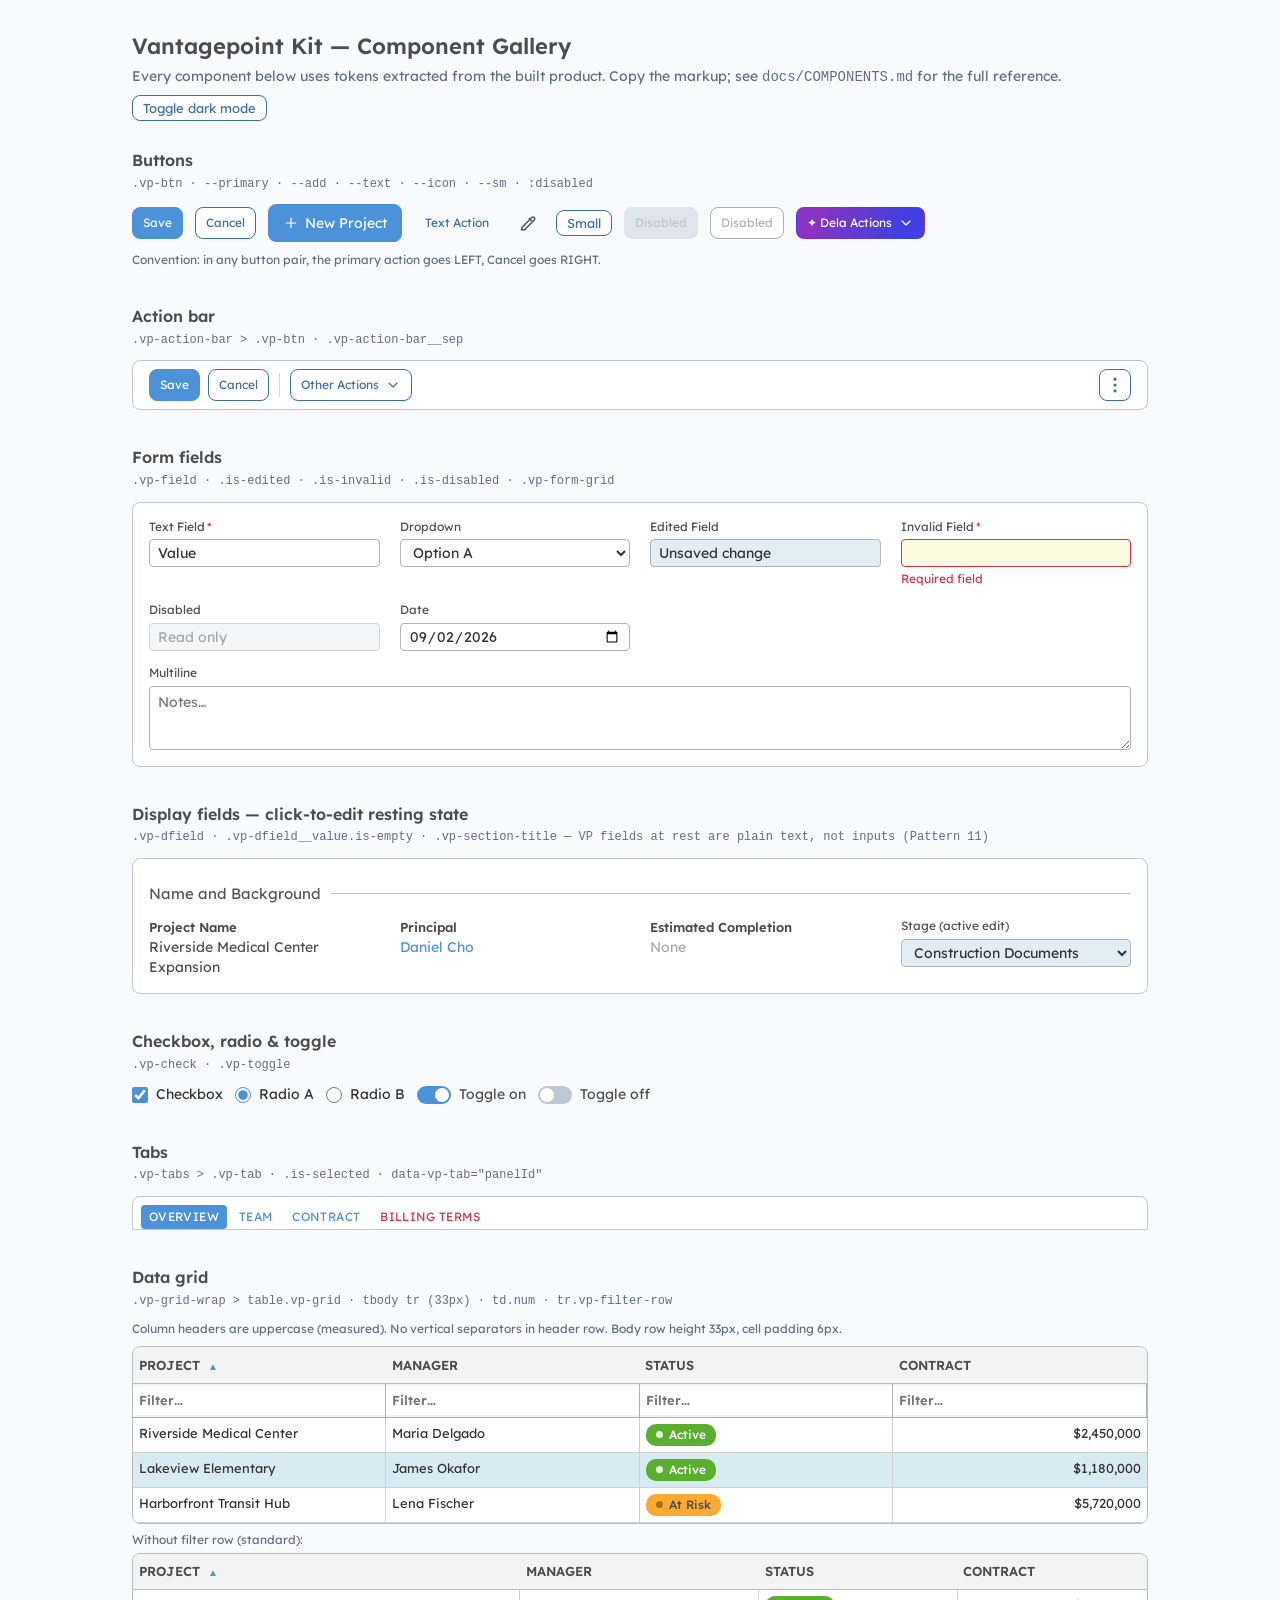
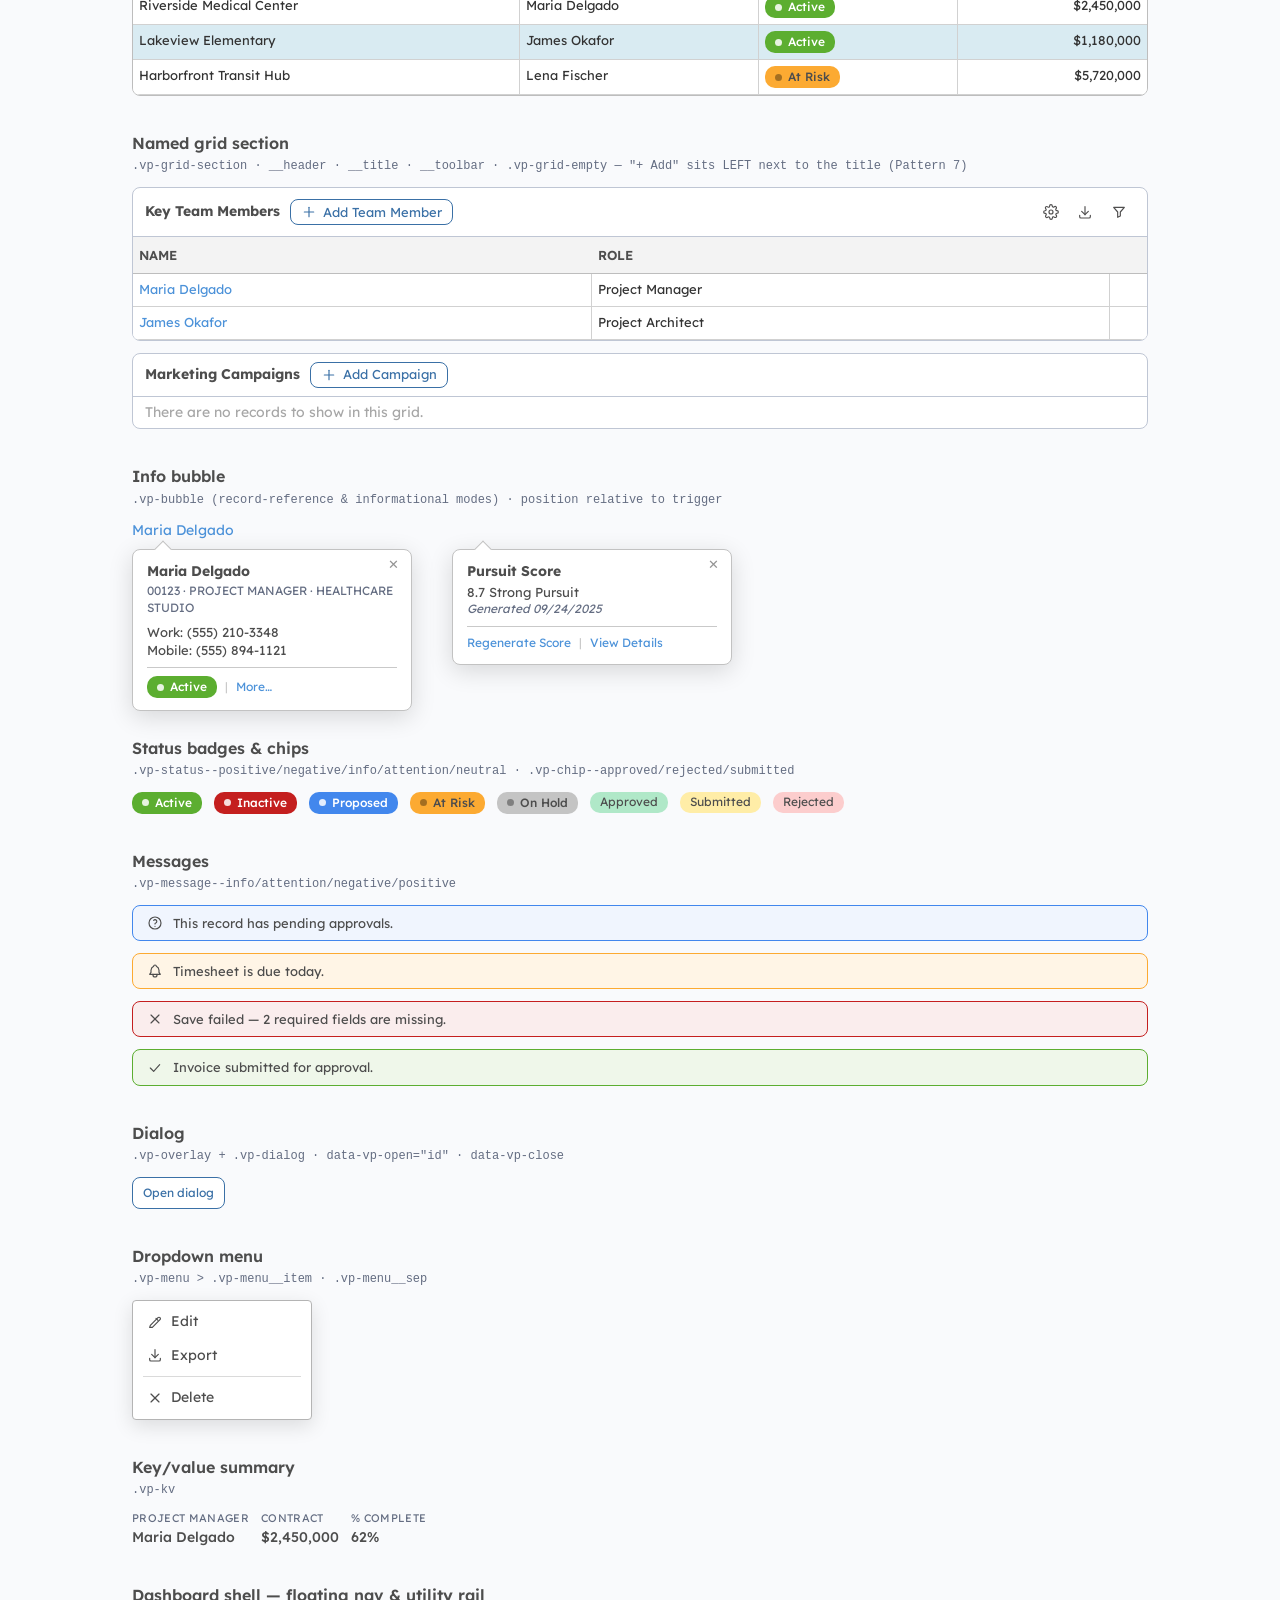
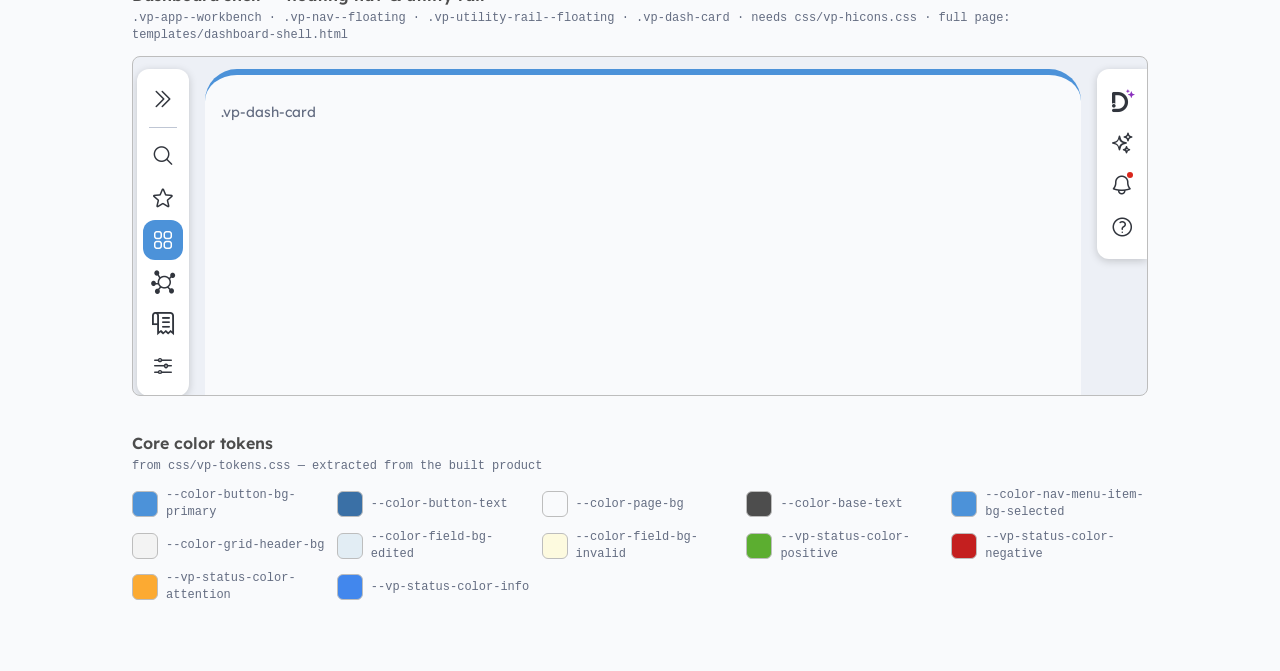
==== commit 0f5d28fa: "Merge remote-tracking branch 'origin/main'" ====
--- a/components.html
+++ b/components.html
@@ -148,8 +148,28 @@
 
 <div class="demo">
   <h2>Data grid</h2>
-  <span class="classes">.vp-grid-wrap &gt; table.vp-grid · tr.is-selected · td.num</span>
+  <span class="classes">.vp-grid-wrap &gt; table.vp-grid · tbody tr (33px) · td.num · tr.vp-filter-row</span>
+  <p class="vp-muted" style="font-size:1.2rem;margin-bottom:8px">Column headers are uppercase (measured). No vertical separators in header row. Body row height 33px, cell padding 6px.</p>
   <div class="vp-grid-wrap">
+    <table class="vp-grid">
+      <thead>
+        <tr><th>Project <span class="sort">▲</span></th><th>Manager</th><th>Status</th><th>Contract</th></tr>
+        <tr class="vp-filter-row">
+          <th><input type="text" placeholder="Filter…"></th>
+          <th><input type="text" placeholder="Filter…"></th>
+          <th><input type="text" placeholder="Filter…"></th>
+          <th><input type="text" placeholder="Filter…"></th>
+        </tr>
+      </thead>
+      <tbody>
+        <tr><td>Riverside Medical Center</td><td>Maria Delgado</td><td><span class="vp-status vp-status--positive">Active</span></td><td class="num">$2,450,000</td></tr>
+        <tr class="is-selected"><td>Lakeview Elementary</td><td>James Okafor</td><td><span class="vp-status vp-status--positive">Active</span></td><td class="num">$1,180,000</td></tr>
+        <tr><td>Harborfront Transit Hub</td><td>Lena Fischer</td><td><span class="vp-status vp-status--attention">At Risk</span></td><td class="num">$5,720,000</td></tr>
+      </tbody>
+    </table>
+  </div>
+  <p class="vp-muted" style="font-size:1.2rem;margin-top:8px">Without filter row (standard):</p>
+  <div class="vp-grid-wrap" style="margin-top:4px">
     <table class="vp-grid">
       <thead><tr><th>Project <span class="sort">▲</span></th><th>Manager</th><th>Status</th><th>Contract</th></tr></thead>
       <tbody>
--- a/css/vp-shell.css
+++ b/css/vp-shell.css
@@ -15,7 +15,15 @@
 /* --------------------------------------------------------------------------
    Top banner
    -------------------------------------------------------------------------- */
+/* Company color bar defaults — override --company-color (and optionally
+   --company-gradient) on the page or per element for a branded mockup. */
+:root {
+  --company-color: #4C92D9;
+  --company-gradient: transparent;
+}
+
 .vp-banner {
+  position: relative;
   display: flex;
   align-items: center;
   gap: 16px;
@@ -26,6 +34,18 @@
   border-bottom: 1px solid var(--color-app-nav-border);
   color: var(--color-banner-text);
   z-index: 20;
+}
+/* Company color indicator bar — 6px gradient band below the banner edge.
+   Matches the live product (position:absolute; bottom:-3px; height:6px). */
+.vp-banner::after {
+  content: '';
+  position: absolute;
+  left: 0;
+  bottom: -3px;
+  height: 6px;
+  width: 100%;
+  background: linear-gradient(90deg, var(--company-gradient) 0%, var(--company-color) 50%, var(--company-gradient) 100%);
+  z-index: 1;
 }
 
 .vp-banner__product {
@@ -41,7 +61,7 @@
 .vp-banner__logo {
   width: 24px;
   height: 24px;
-  border-radius: 6px;
+  border-radius: 50%;
   background: var(--color-banner-settings-icon-bg);
   color: #fff;
   display: grid;
@@ -334,7 +354,7 @@
   border-bottom: 1px solid var(--color-app-nav-border);
 }
 .vp-hub-toolbar__module {
-  font-size: 1.5rem;
+  font-size: var(--font-size-application-header, 1.8rem);
   font-weight: 600;
   color: var(--color-application-header-text, #5A6170);
   white-space: nowrap;
@@ -400,17 +420,18 @@
   font-size: 2.2rem;    /* measured: 22px/500 #555 */
   line-height: 1.3;
   font-weight: 500;
-  color: #555555;
+  color: var(--color-title-header-text, #555555);
 }
 .vp-record-header__id {
-  font-size: 1.2rem;
-  color: var(--color-banner-text);
+  font-size: 1.5rem;
+  font-weight: 500;
+  color: var(--color-title-subheader-text, #555555);
   margin-top: 2px;
 }
 .vp-record-header__modified {
   font-size: 1.3rem;    /* measured: 13px/500 #555 */
   font-weight: 500;
-  color: #555555;
+  color: var(--color-title-secondary-subheader-text, #555555);
   margin-top: 2px;
 }
 .vp-record-header__actions {
@@ -465,7 +486,7 @@
   background: var(--vp-status-color-positive);
 }
 .vp-record-sidebar__section {
-  padding: 12px 14px 0;
+  padding: 10px 8px 0;
 }
 .vp-record-sidebar__section-title {
   font-size: 1.3rem;
--- a/css/vp-components.css
+++ b/css/vp-components.css
@@ -338,7 +338,7 @@
   padding: 0 4px;
   flex: none;
 }
-/* measured from live product 09/2026: h24, 12px font, pad 0 8px, r4 pill */
+/* measured from live product 09/2026: h24, 12px font, pad 0 8px, r4 pill, uppercase */
 .vp-tab {
   border: 0;
   background: transparent;
@@ -351,6 +351,8 @@
   color: var(--color-tab-text);
   cursor: pointer;
   white-space: nowrap;
+  text-transform: uppercase;
+  letter-spacing: 0.03em;
 }
 .vp-tab:hover { background: var(--color-tab-bg-hover); }
 .vp-tab.is-selected {
@@ -362,9 +364,11 @@
 /* --------------------------------------------------------------------------
    Data grid — header #f3f3f3, 1px #D1D1D1 cell borders, hover #f0ffff,
    selected #D9EBF2
+   Verified from live product 09/2026: rows 33px, header 36px, td padding 6px 6px,
+   column headers uppercase, no vertical separators in header row.
    -------------------------------------------------------------------------- */
 .vp-grid-wrap {
-  background: var(--color-grid-bg);
+  background: var(--color-grid-body-bg, #F9F9F9);
   border: 1px solid var(--color-grid-border);
   border-radius: var(--border-radius-tile, 8px);
   overflow: auto;
@@ -374,27 +378,33 @@
   border-collapse: collapse;
   font-size: 1.3rem;
 }
+/* measured: 36px tall, uppercase labels, no right border between columns */
 .vp-grid th {
   position: sticky;
   top: 0;
+  height: 36px;
   background: var(--color-grid-header-bg);
   color: var(--color-grid-column-header-text);
+  font-size: 1.3rem;
   font-weight: 600;
   text-align: left;
-  padding: 8px 10px;
+  text-transform: uppercase;
+  padding: 0 6px;
   border-bottom: 1px solid var(--color-grid-border);
-  border-right: 1px solid var(--color-grid-cell-border);
   white-space: nowrap;
   z-index: 1;
 }
-.vp-grid th:last-child { border-right: 0; }
 .vp-grid th .sort {
   margin-left: 4px;
   font-size: 1rem;
   color: var(--color-tab-arrow-active);
-}
+  text-transform: none;
+}
+/* measured: 33px row height, 6px padding, vertical-align top */
+.vp-grid tbody tr { height: 33px; }
 .vp-grid td {
-  padding: 7px 10px;
+  padding: 6px;
+  vertical-align: top;
   border-bottom: 1px solid var(--color-grid-cell-border);
   border-right: 1px solid var(--color-grid-cell-border);
   color: var(--color-list-item-text);
@@ -409,6 +419,34 @@
   background: var(--color-grid-header-bg);
   font-weight: 600;
   border-top: 2px solid var(--color-grid-border);
+}
+
+/* Per-column filter row (second <tr> in <thead>, toggled with a toolbar button).
+   measured: 34px tall, inputs 29px, operator column 33px,
+   border color: --color-grid-border-filter-row */
+.vp-grid thead tr.vp-filter-row th {
+  height: 34px;
+  padding: 2px 0;
+  background: var(--color-grid-header-bg);
+  border-bottom: 1px solid var(--color-grid-border-filter-row);
+  border-right: 1px solid var(--color-grid-border-filter-row);
+  text-transform: none;
+  top: 36px;   /* stick below the column header row */
+}
+.vp-grid thead tr.vp-filter-row th:last-child {
+  border-right: 1px solid var(--color-grid-border-filter-row);
+}
+.vp-grid thead tr.vp-filter-row input {
+  width: 100%;
+  height: 29px;
+  border: none;
+  background: var(--color-field-bg);
+  padding: 0 6px;
+  font: inherit;
+  font-size: 1.3rem;
+  color: var(--color-field-text);
+  outline: none;
+  display: block;
 }
 
 /* --------------------------------------------------------------------------
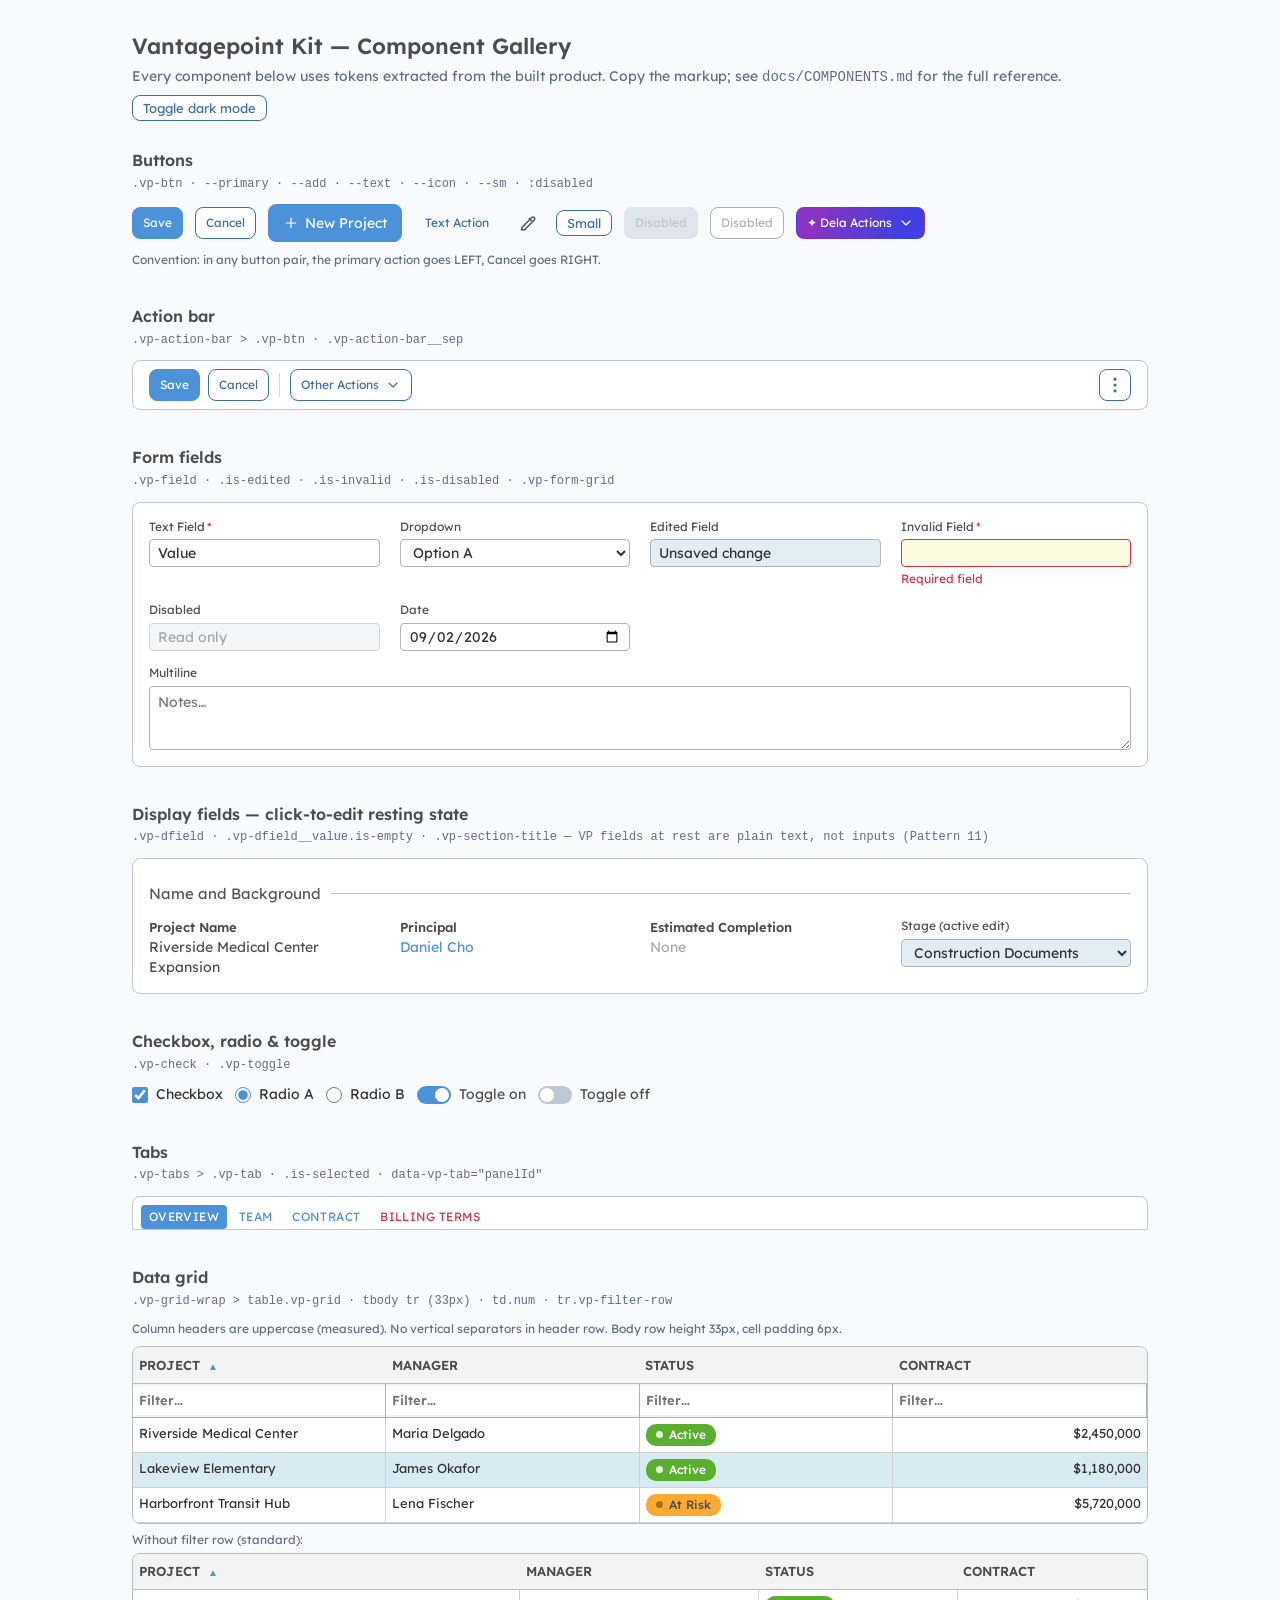
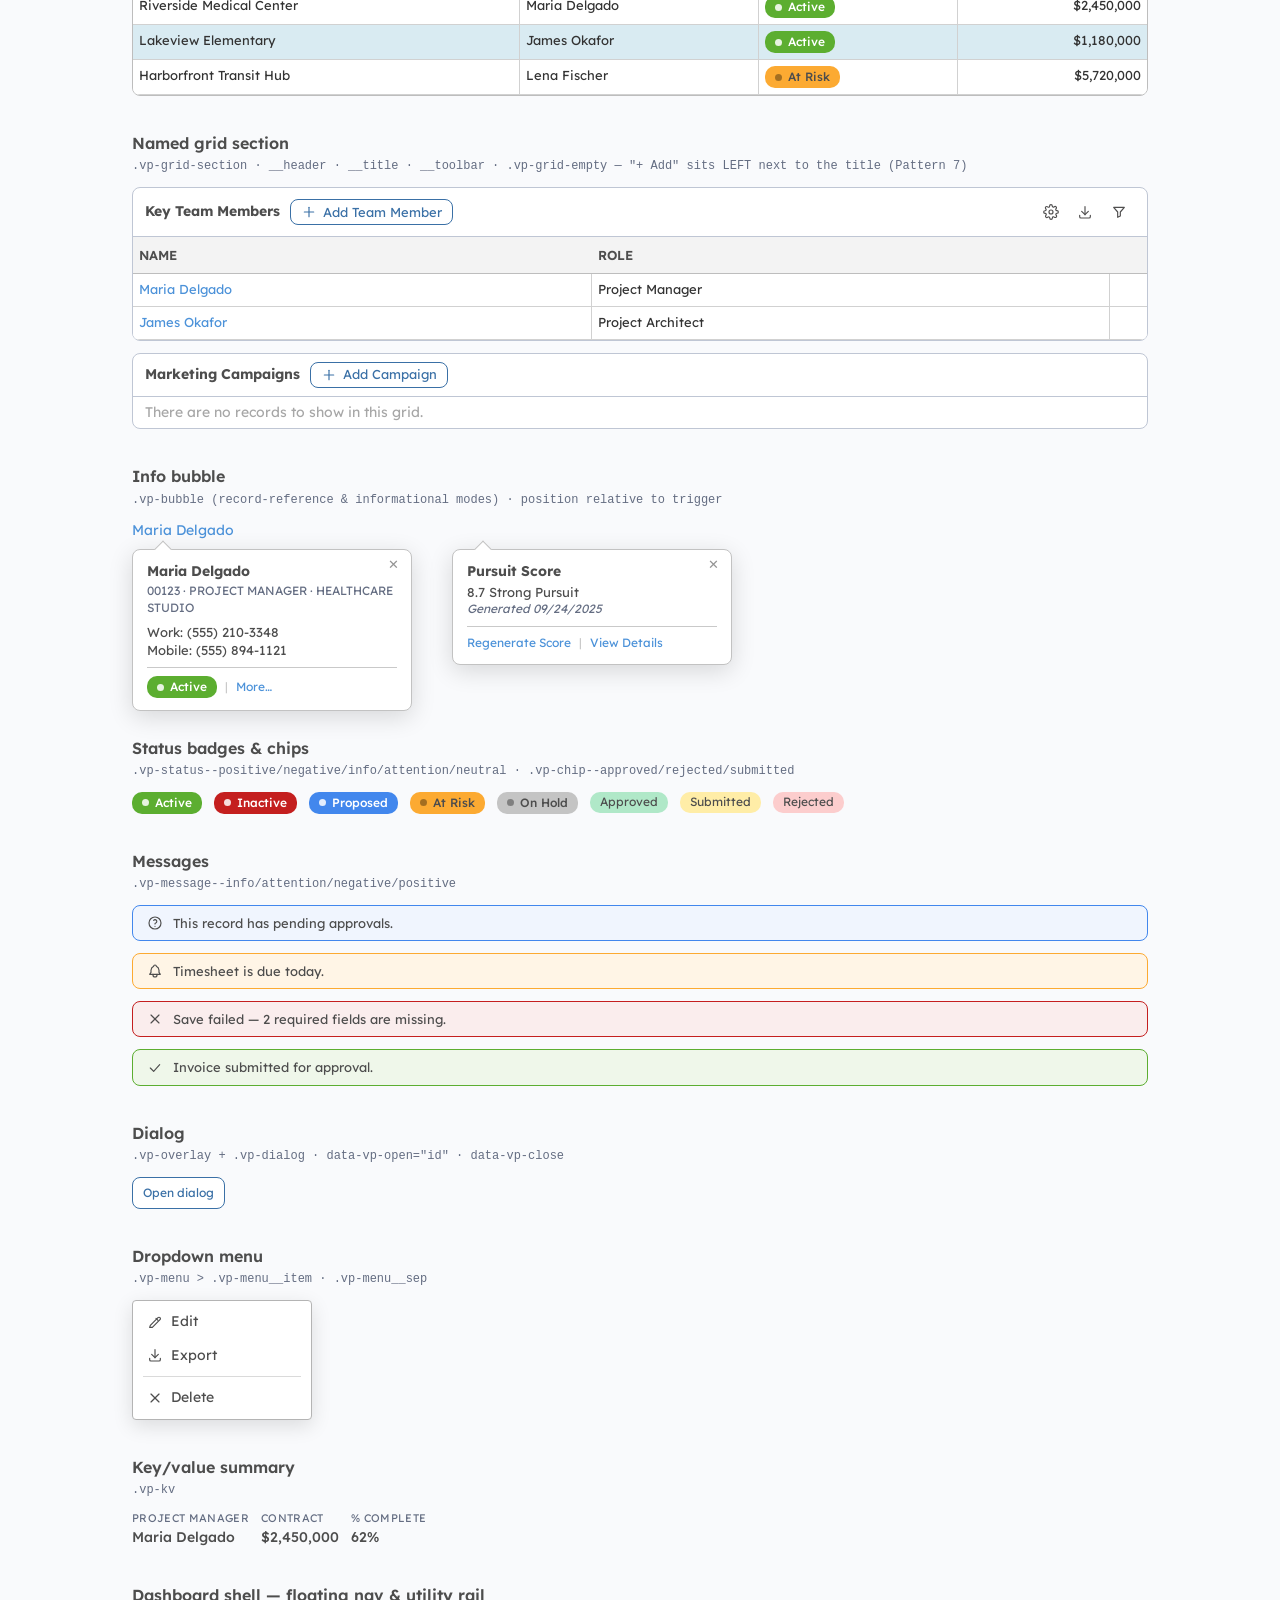
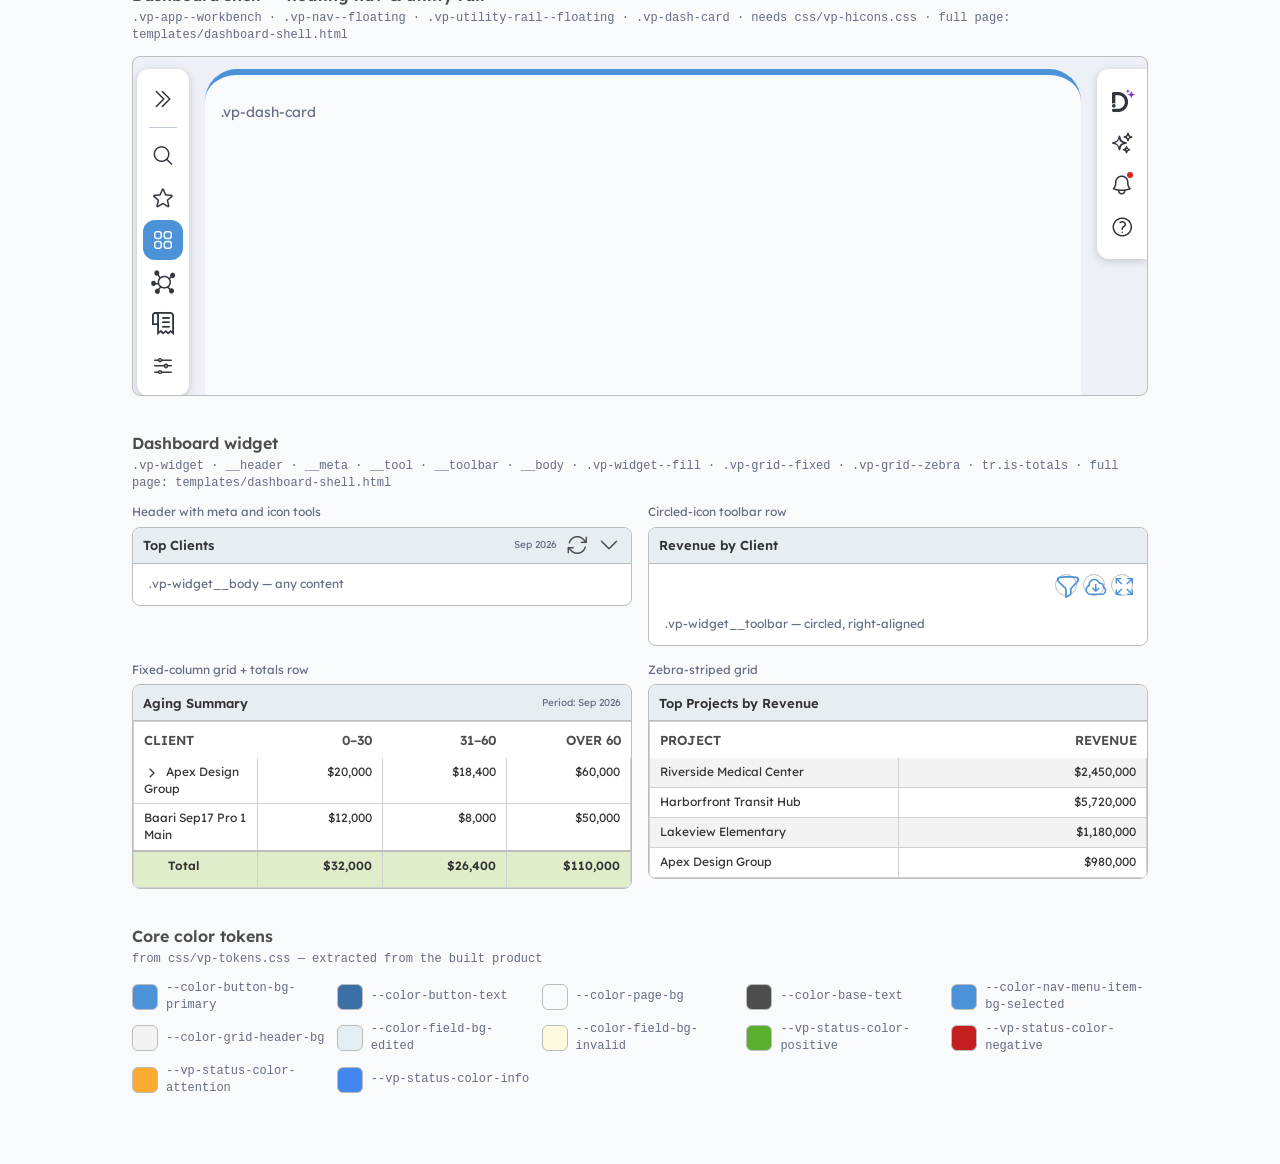
==== commit 42728b80: "Document dashboard widgets and sync all agent guides - Add full widget reference to docs/COMPONENTS." ====
--- a/components.html
+++ b/components.html
@@ -321,6 +321,99 @@
 </div>
 
 <div class="demo">
+  <h2>Dashboard widget</h2>
+  <span class="classes">.vp-widget · __header · __meta · __tool · __toolbar · __body · .vp-widget--fill · .vp-grid--fixed · .vp-grid--zebra · tr.is-totals · full page: templates/dashboard-shell.html</span>
+  <div style="display:grid; grid-template-columns:1fr 1fr; gap:16px; align-items:start">
+
+    <!-- Header with meta + icon tools -->
+    <div>
+      <p class="vp-muted" style="font-size:1.2rem;margin-bottom:6px">Header with meta and icon tools</p>
+      <div class="vp-widget">
+        <div class="vp-widget__header">
+          Top Clients
+          <span class="vp-widget__meta">Sep 2026</span>
+          <button class="vp-widget__tool" title="Refresh"><i class="vp-hicon vp-hicon--refresh"></i></button>
+          <button class="vp-widget__tool" title="Options"><i class="vp-hicon vp-hicon--chevron-down"></i></button>
+        </div>
+        <div class="vp-widget__body" style="padding:12px 16px">
+          <p class="vp-muted" style="font-size:1.2rem">.vp-widget__body — any content</p>
+        </div>
+      </div>
+    </div>
+
+    <!-- Circled toolbar row -->
+    <div>
+      <p class="vp-muted" style="font-size:1.2rem;margin-bottom:6px">Circled-icon toolbar row</p>
+      <div class="vp-widget">
+        <div class="vp-widget__header">Revenue by Client</div>
+        <div class="vp-widget__toolbar">
+          <button class="vp-widget__tool" title="Filter"><i class="vp-hicon vp-hicon--filter"></i></button>
+          <button class="vp-widget__tool" title="Export"><i class="vp-hicon vp-hicon--export"></i></button>
+          <button class="vp-widget__tool" title="Expand"><i class="vp-hicon vp-hicon--expand"></i></button>
+        </div>
+        <div class="vp-widget__body" style="padding:12px 16px">
+          <p class="vp-muted" style="font-size:1.2rem">.vp-widget__toolbar — circled, right-aligned</p>
+        </div>
+      </div>
+    </div>
+
+    <!-- Fixed grid with totals row -->
+    <div>
+      <p class="vp-muted" style="font-size:1.2rem;margin-bottom:6px">Fixed-column grid + totals row</p>
+      <div class="vp-widget">
+        <div class="vp-widget__header">
+          Aging Summary
+          <span class="vp-widget__meta">Period: Sep 2026</span>
+        </div>
+        <div class="vp-grid-wrap">
+          <table class="vp-grid vp-grid--fixed">
+            <thead>
+              <tr><th>Client</th><th class="num">0–30</th><th class="num">31–60</th><th class="num">Over 60</th></tr>
+            </thead>
+            <tbody>
+              <tr>
+                <td><span class="twisty"><svg class="vp-icon vp-icon--sm"><use href="#i-chevron-right"/></svg></span>Apex Design Group</td>
+                <td class="num">$20,000</td><td class="num">$18,400</td><td class="num">$60,000</td>
+              </tr>
+              <tr>
+                <td>Baari Sep17 Pro 1 Main</td>
+                <td class="num">$12,000</td><td class="num">$8,000</td><td class="num">$50,000</td>
+              </tr>
+            </tbody>
+            <tfoot>
+              <tr class="is-totals">
+                <td>Total</td>
+                <td class="num">$32,000</td><td class="num">$26,400</td><td class="num">$110,000</td>
+              </tr>
+            </tfoot>
+          </table>
+        </div>
+      </div>
+    </div>
+
+    <!-- Zebra grid -->
+    <div>
+      <p class="vp-muted" style="font-size:1.2rem;margin-bottom:6px">Zebra-striped grid</p>
+      <div class="vp-widget">
+        <div class="vp-widget__header">Top Projects by Revenue</div>
+        <div class="vp-grid-wrap">
+          <table class="vp-grid vp-grid--fixed vp-grid--zebra">
+            <thead><tr><th>Project</th><th class="num">Revenue</th></tr></thead>
+            <tbody>
+              <tr><td>Riverside Medical Center</td><td class="num">$2,450,000</td></tr>
+              <tr><td>Harborfront Transit Hub</td><td class="num">$5,720,000</td></tr>
+              <tr><td>Lakeview Elementary</td><td class="num">$1,180,000</td></tr>
+              <tr><td>Apex Design Group</td><td class="num">$980,000</td></tr>
+            </tbody>
+          </table>
+        </div>
+      </div>
+    </div>
+
+  </div>
+</div>
+
+<div class="demo">
   <h2>Core color tokens</h2>
   <span class="classes">from css/vp-tokens.css — extracted from the built product</span>
   <div class="swatches">
@@ -347,7 +440,7 @@
     <button class="vp-btn vp-btn--icon vp-dialog__close" data-vp-close><svg class="vp-icon"><use href="#i-x"/></svg></button>
   </div>
   <div class="vp-dialog__body">
-    <p>Dialog body content. 16px corner radius per the product token <code>--border-radius-dialog</code>.</p>
+    <p>Dialog body content. Note: shipped dialogs render at <strong>4px radius</strong> — the <code>--border-radius-dialog</code> token says 16px but the built product overrides it (verified in TUNING.md).</p>
   </div>
   <!-- VP convention: primary LEFT, Cancel RIGHT -->
   <div class="vp-dialog__footer">
